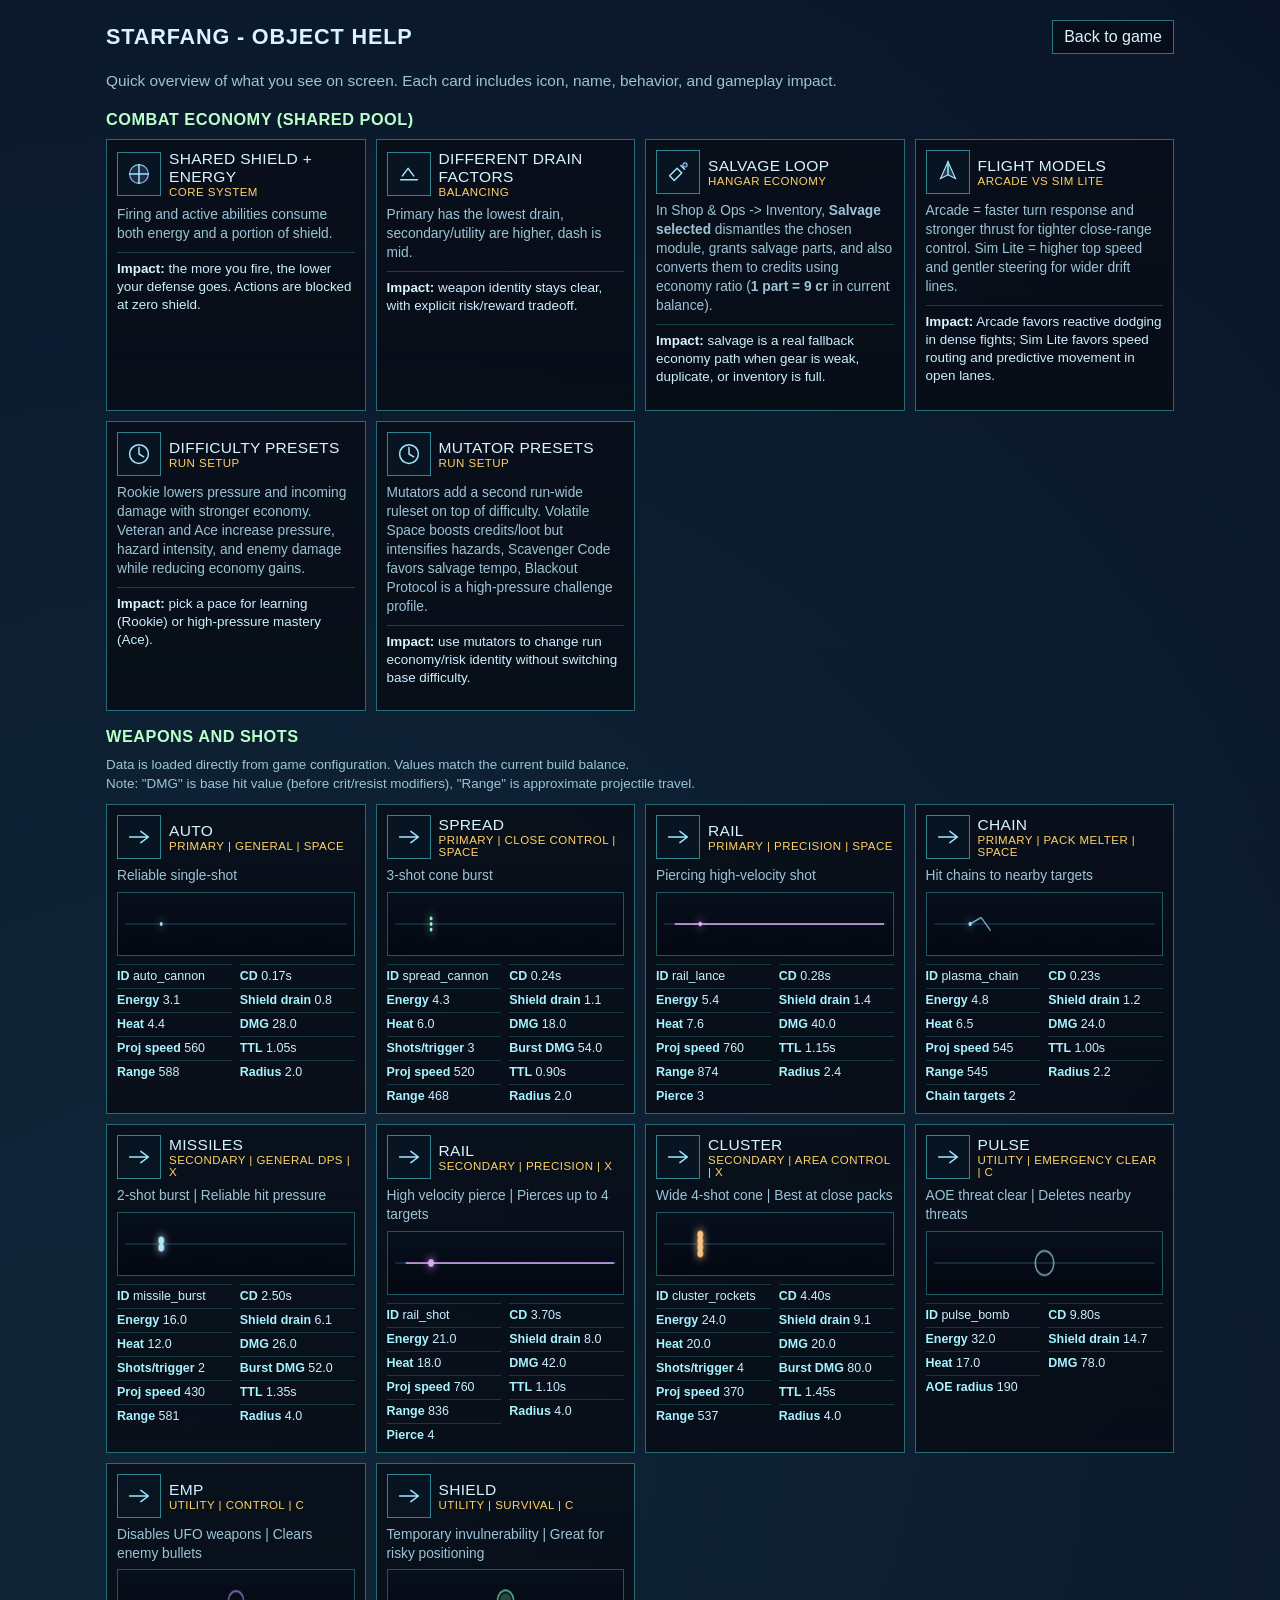
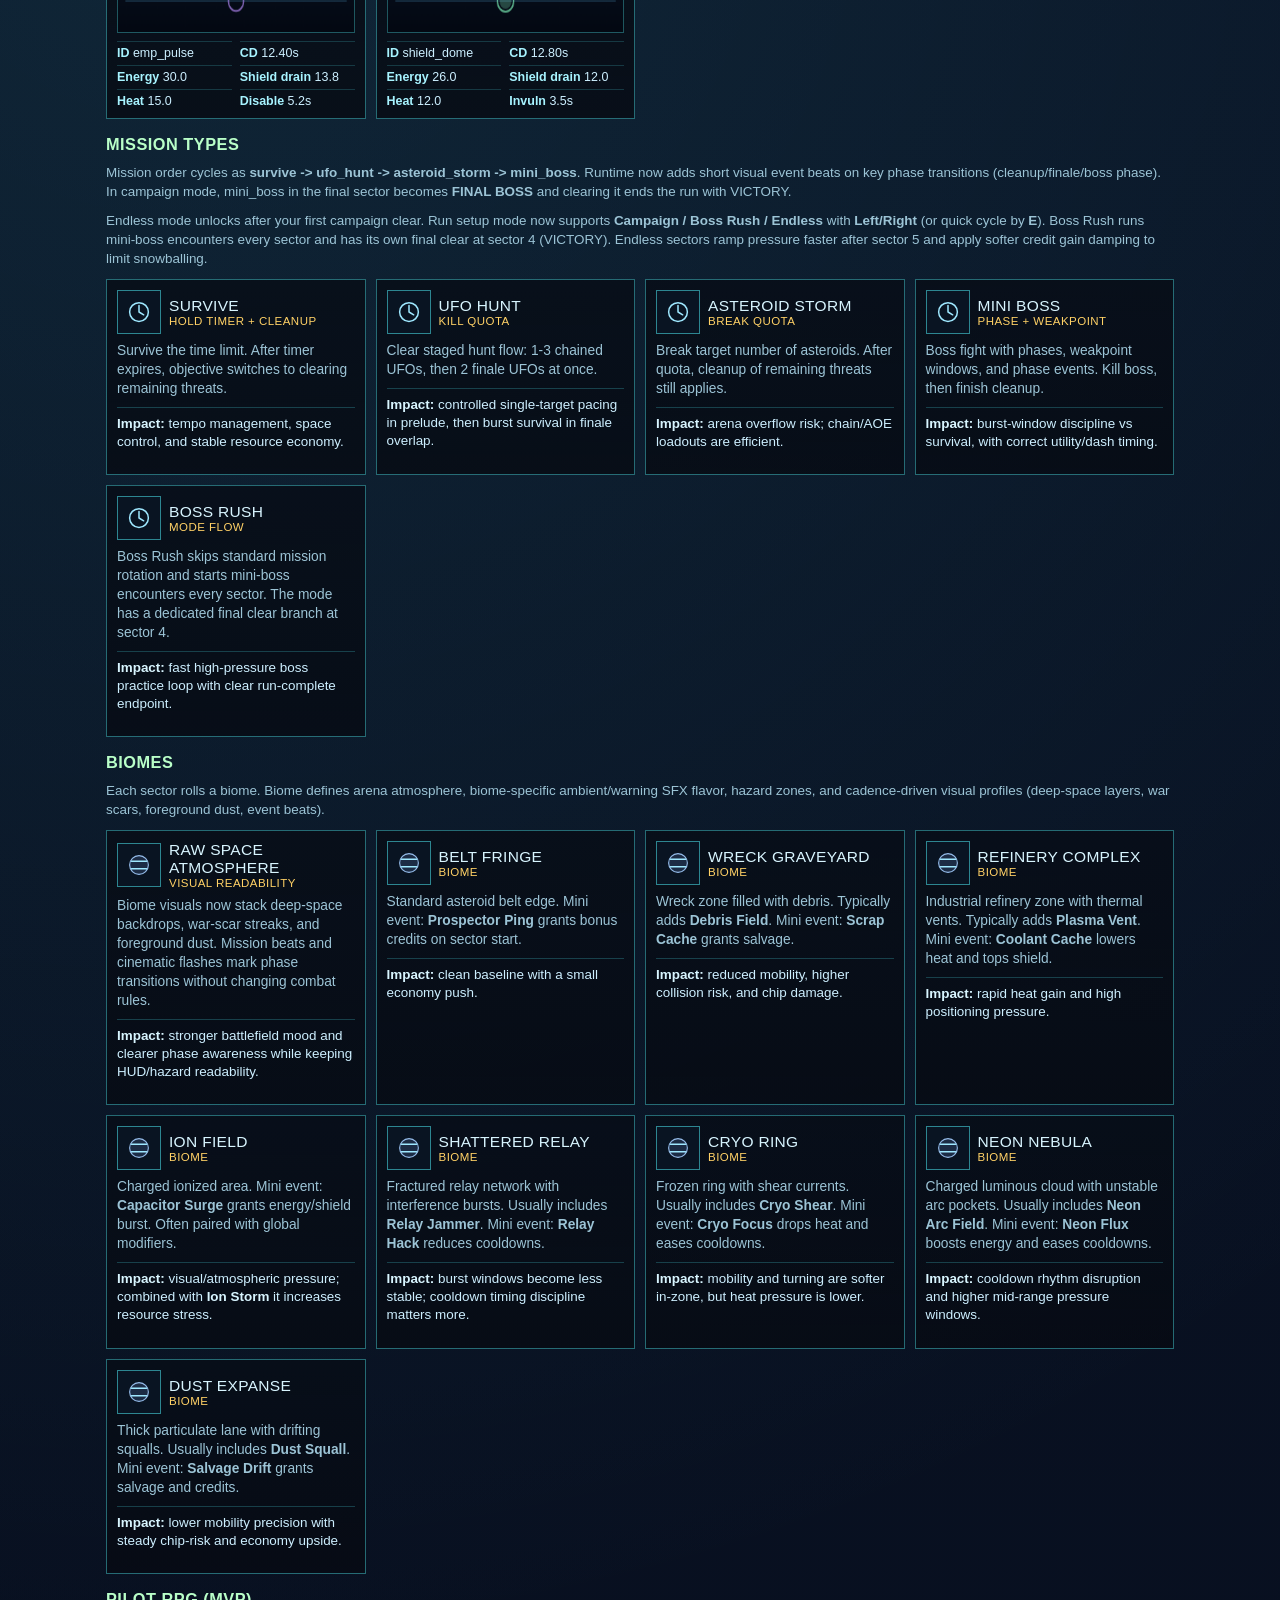
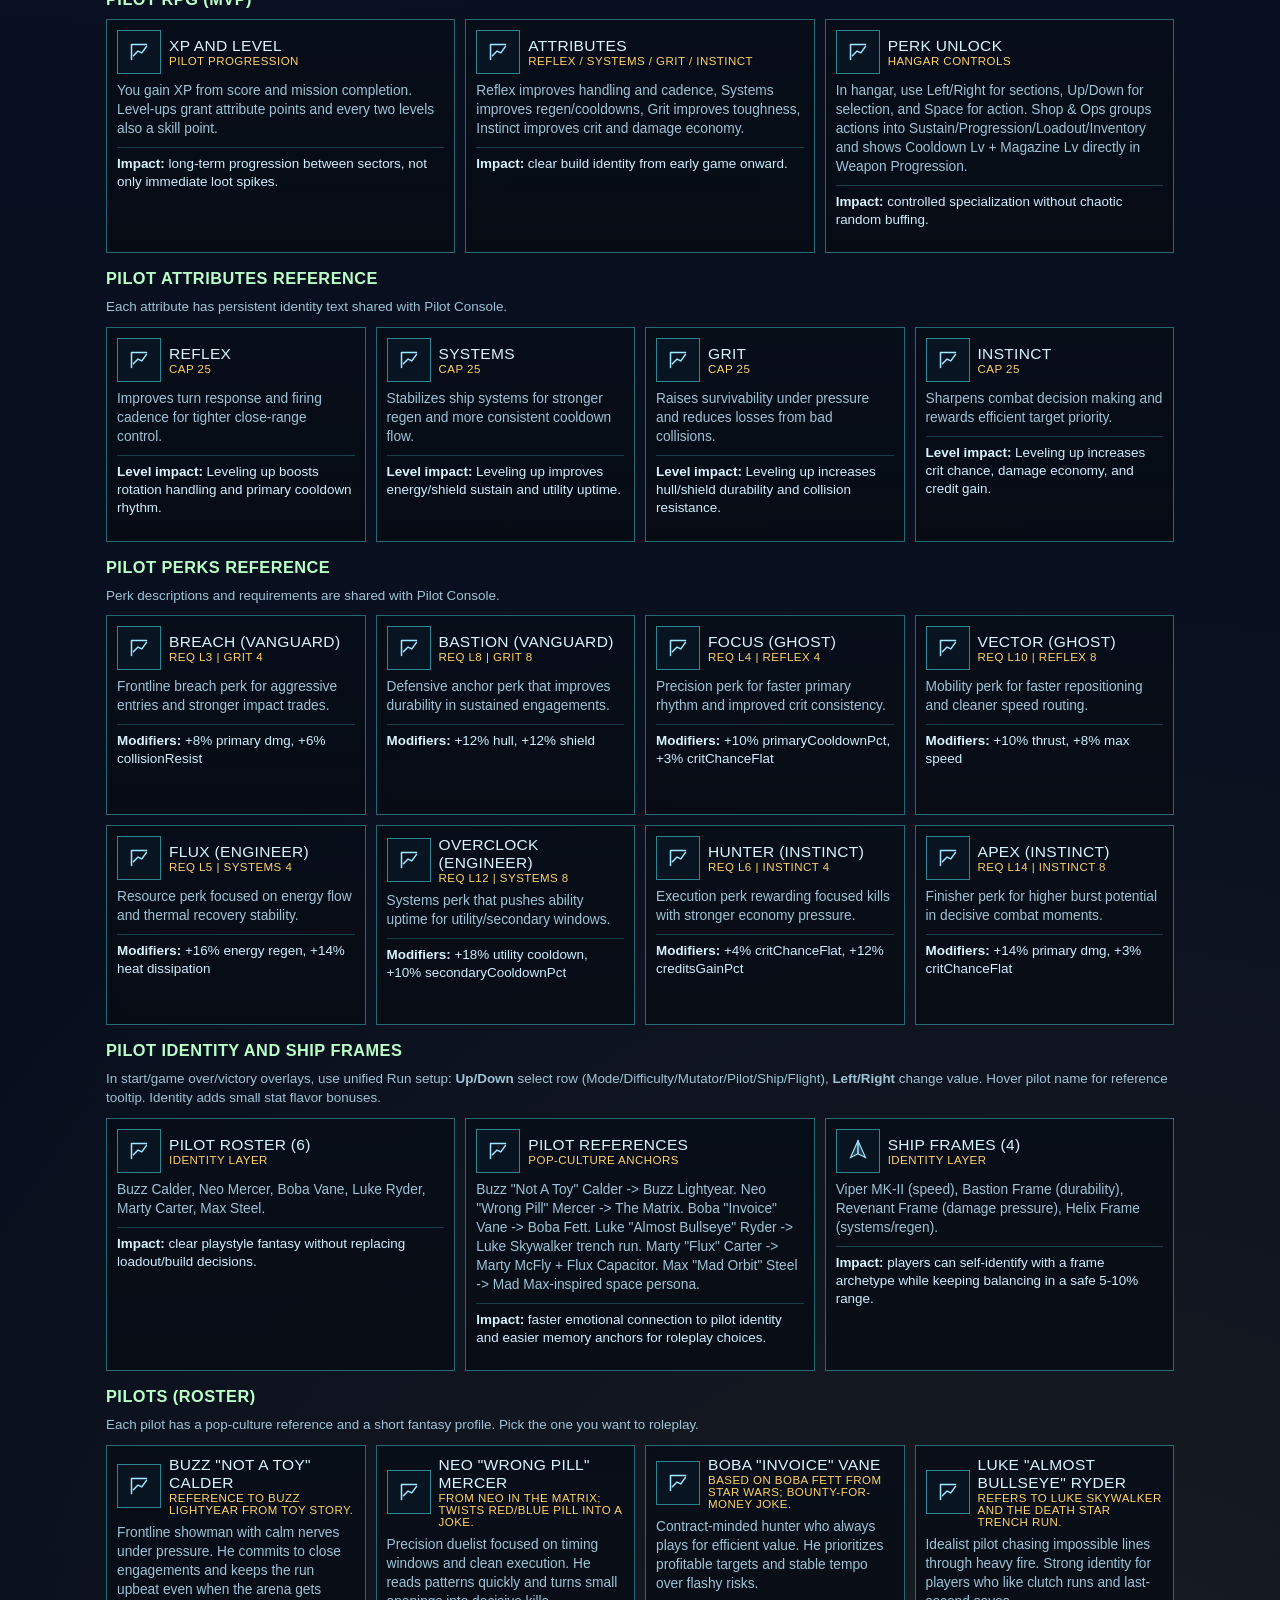
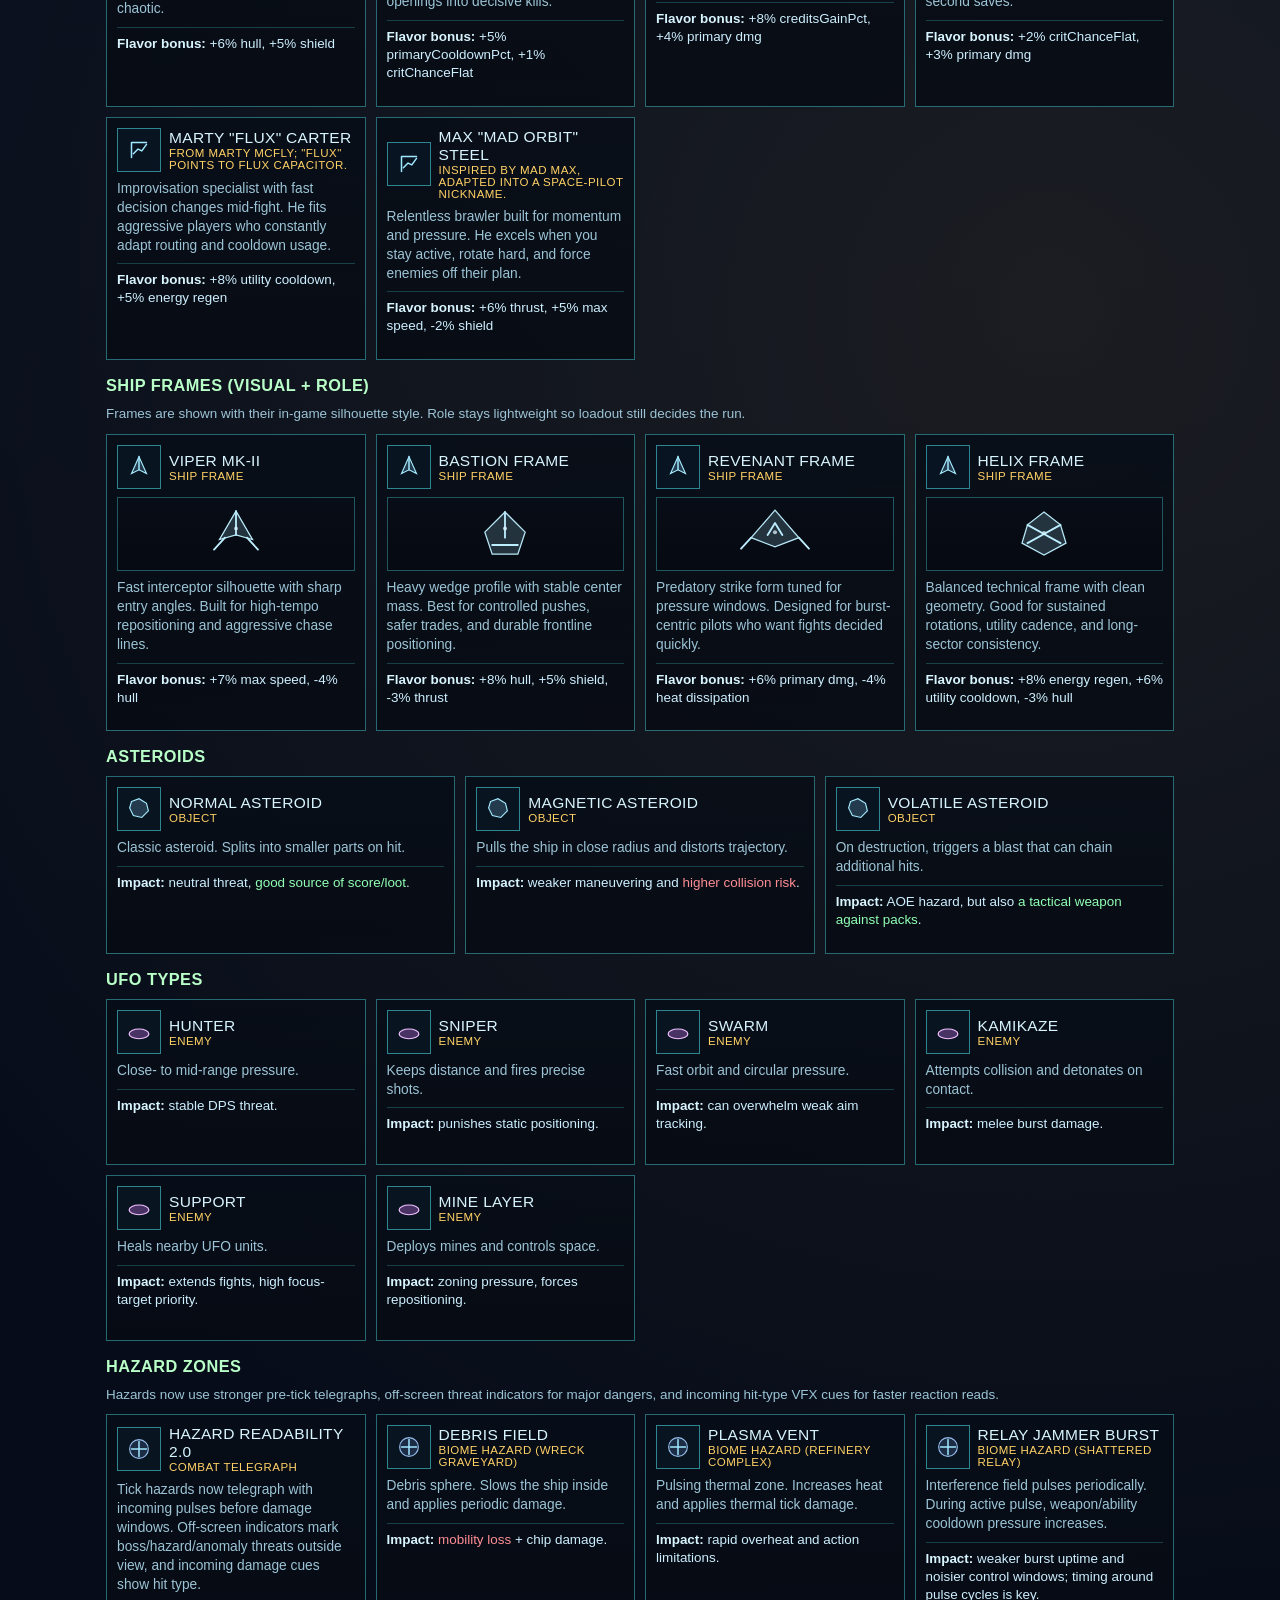
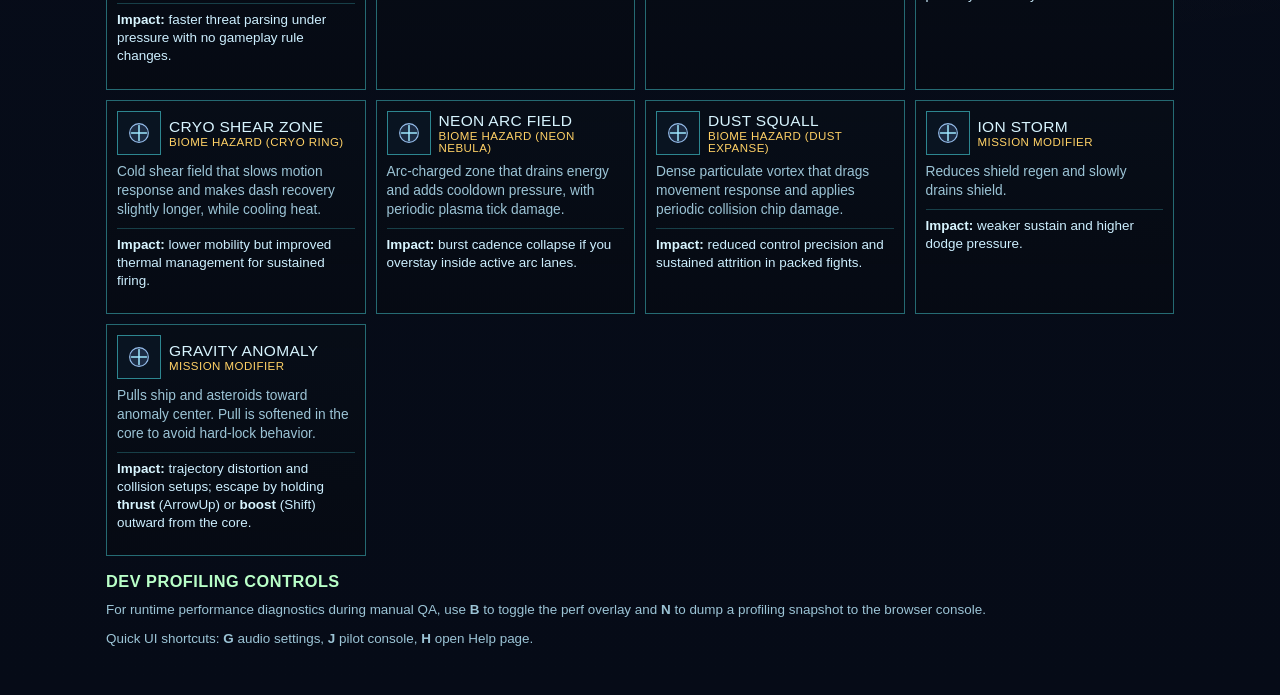
==== help.html @ f537389c "Expand biome roster to 8 with Neon and Dust full gameplay/audio/render pack [build:202603.10.2308]" ====
<!DOCTYPE html>
<html lang="en">
<head>
  <meta charset="UTF-8">
  <meta name="viewport" content="width=device-width, initial-scale=1.0">
  <meta http-equiv="Content-Security-Policy" content="default-src 'self'; script-src 'self' 'unsafe-inline'; style-src 'self' 'unsafe-inline'; img-src 'self' data:; object-src 'none'; base-uri 'self'; frame-ancestors 'self'; form-action 'self'">
  <meta name="referrer" content="no-referrer">
  <title>STARFANG - Help</title>
  <style>
    :root {
      --bg: #060b17;
      --bg2: #0a1428;
      --line: #53f7ff;
      --text: #d8f5ff;
      --muted: #9cc4d6;
      --warn: #ffd166;
      --bad: #ff8d95;
      --ok: #91ffb4;
    }
    * { box-sizing: border-box; }
    body {
      margin: 0;
      font-family: "Trebuchet MS", "Lucida Sans Unicode", sans-serif;
      color: var(--text);
      background:
        radial-gradient(circle at 15% 20%, rgba(83, 247, 255, 0.09), transparent 32%),
        radial-gradient(circle at 82% 72%, rgba(255, 209, 102, 0.08), transparent 26%),
        linear-gradient(180deg, var(--bg2), var(--bg));
    }
    .wrap {
      width: min(1100px, 100%);
      margin: 0 auto;
      padding: 20px 16px 36px;
    }
    .top {
      display: flex;
      gap: 12px;
      align-items: center;
      justify-content: space-between;
      flex-wrap: wrap;
      margin-bottom: 16px;
    }
    h1 {
      margin: 0;
      font-size: 1.35rem;
      letter-spacing: 0.04em;
      text-transform: uppercase;
    }
    .back {
      color: var(--text);
      text-decoration: none;
      border: 1px solid rgba(83, 247, 255, 0.45);
      padding: 7px 11px;
      background: rgba(6, 10, 18, 0.7);
    }
    .hint {
      margin: 0 0 18px;
      color: var(--muted);
      font-size: 0.96rem;
      line-height: 1.45;
    }
    .section {
      margin-top: 16px;
    }
    .section h2 {
      margin: 0 0 10px;
      font-size: 1.02rem;
      color: #b9ffc8;
      letter-spacing: 0.03em;
      text-transform: uppercase;
    }
    .grid {
      display: grid;
      grid-template-columns: repeat(auto-fit, minmax(240px, 1fr));
      gap: 10px;
    }
    .card {
      border: 1px solid rgba(83, 247, 255, 0.4);
      background: linear-gradient(180deg, rgba(7, 13, 23, 0.86), rgba(6, 10, 18, 0.8));
      padding: 10px;
      min-height: 166px;
    }
    .head {
      display: grid;
      grid-template-columns: 44px 1fr;
      gap: 8px;
      align-items: center;
      margin-bottom: 8px;
    }
    .icon {
      width: 44px;
      height: 44px;
      border: 1px solid rgba(83, 247, 255, 0.5);
      display: grid;
      place-items: center;
      background: rgba(10, 22, 36, 0.85);
    }
    .glyph {
      width: 30px;
      height: 30px;
      display: block;
    }
    .g-stroke {
      fill: none;
      stroke: #9fe8ff;
      stroke-width: 1.6;
      stroke-linecap: round;
      stroke-linejoin: round;
    }
    .g-fill {
      fill: rgba(140, 215, 255, 0.2);
      stroke: #a6ecff;
      stroke-width: 1.2;
    }
    .g-hot {
      fill: rgba(255, 145, 112, 0.32);
      stroke: #ffc58a;
      stroke-width: 1.2;
    }
    .g-ufo {
      fill: rgba(223, 122, 255, 0.3);
      stroke: #f0c1ff;
      stroke-width: 1.3;
    }
    .g-hazard {
      fill: rgba(132, 174, 255, 0.16);
      stroke: rgba(164, 206, 255, 0.9);
      stroke-width: 1.2;
    }
    .name {
      margin: 0;
      font-size: 0.97rem;
      letter-spacing: 0.02em;
      text-transform: uppercase;
    }
    .tag {
      color: var(--warn);
      font-size: 0.72rem;
      letter-spacing: 0.04em;
      text-transform: uppercase;
    }
    .line {
      margin: 7px 0 0;
      font-size: 0.86rem;
      color: var(--muted);
      line-height: 1.38;
    }
    .impact {
      margin-top: 8px;
      font-size: 0.84rem;
      line-height: 1.34;
      border-top: 1px solid rgba(83, 247, 255, 0.22);
      padding-top: 7px;
      color: #cdefff;
    }
    .impact strong { color: var(--text); }
    .bad { color: var(--bad); }
    .ok { color: var(--ok); }
    .small-hint {
      margin: 0 0 10px;
      color: var(--muted);
      font-size: 0.84rem;
      line-height: 1.4;
    }
    .weapon-card {
      min-height: 230px;
    }
    .identity-card {
      min-height: 200px;
    }
    .ship-preview {
      width: 100%;
      height: 74px;
      border: 1px solid rgba(83, 247, 255, 0.32);
      background: linear-gradient(180deg, rgba(7, 13, 23, 0.9), rgba(5, 9, 16, 0.92));
      margin: 8px 0;
      display: grid;
      place-items: center;
    }
    .ship-glyph {
      width: 110px;
      height: 58px;
      display: block;
    }
    .ship-stroke {
      fill: none;
      stroke: #bdeeff;
      stroke-width: 2;
      stroke-linecap: round;
      stroke-linejoin: round;
    }
    .ship-fill {
      fill: rgba(166, 232, 255, 0.18);
      stroke: rgba(190, 240, 255, 0.96);
      stroke-width: 1.4;
    }
    .ship-core {
      fill: rgba(220, 245, 255, 0.74);
    }
    .weapon-preview {
      width: 100%;
      height: 64px;
      border: 1px solid rgba(83, 247, 255, 0.32);
      background: linear-gradient(180deg, rgba(7, 13, 23, 0.9), rgba(5, 9, 16, 0.92));
      margin: 6px 0 8px;
      display: block;
    }
    .stats {
      margin: 4px 0 0;
      display: grid;
      grid-template-columns: repeat(2, minmax(0, 1fr));
      gap: 5px 8px;
      font-size: 0.78rem;
      color: #ccefff;
    }
    .stat {
      border-top: 1px solid rgba(83, 247, 255, 0.18);
      padding-top: 4px;
      white-space: nowrap;
      overflow: hidden;
      text-overflow: ellipsis;
    }
    .stat b {
      color: #a7f3ff;
      font-weight: 700;
    }
  </style>
</head>
<body>
  <main class="wrap">
    <div class="top">
      <h1 data-i18n="help.page_title">STARFANG - Object Help</h1>
      <a class="back" href="./index.html" data-i18n="help.back_to_game">Back to game</a>
    </div>
    <p class="hint" data-i18n="help.page_hint">
      Quick overview of what you see on screen. Each card includes icon, name, behavior, and gameplay impact.
    </p>

    <div id="helpSections"></div>
  </main>

  <script src="./js/version.js"></script>
  <script src="./js/content-data.js"></script>
  <script src="./js/balance-data.js"></script>
  <script src="./js/balance-presets.js"></script>
  <script src="./js/config.js"></script>
  <script src="./js/i18n.js"></script>
  <script>
    (() => {
      if (window.Asteroids?.i18n) window.Asteroids.i18n.applyTranslations(document);
      const tr = (key, params = {}) => (typeof window.Asteroids?.t === "function" ? window.Asteroids.t(key, params) : key);
      const setRichText = (node, value) => {
        if (!node) return;
        if (typeof window.Asteroids?.i18n?.setRichText === "function") {
          window.Asteroids.i18n.setRichText(node, value);
          return;
        }
        node.textContent = String(value ?? "");
      };
      document.title = tr("help.document_title");

      const cfg = window.Asteroids?.GAME_CONFIG;
      const asteroidTypes = window.Asteroids?.ASTEROID_TYPES || {};
      const root = document.getElementById("helpSections");
      if (!cfg || !root) return;

      const hasTranslation = (key) => tr(key) !== key;

      const iconSvg = (iconKey) => {
        const map = {
          shared_pool: '<svg viewBox="0 0 32 32" class="glyph"><circle class="g-hazard" cx="16" cy="16" r="10"/><path class="g-stroke" d="M16 6 L16 26 M6 16 L26 16"/></svg>',
          drain_factors: '<svg viewBox="0 0 32 32" class="glyph"><path d="M7 22 L25 22" class="g-stroke"/><path d="M9 18 L15 10 L21 18" class="g-stroke"/></svg>',
          mission: '<svg viewBox="0 0 32 32" class="glyph"><circle class="g-stroke" cx="16" cy="16" r="10"/><path class="g-stroke" d="M16 9 L16 16 L21 19"/></svg>',
          asteroid: '<svg viewBox="0 0 32 32" class="glyph"><path class="g-fill" d="M8 8 L16 5 L24 10 L26 18 L19 25 L10 23 L6 15 Z"/></svg>',
          biome: '<svg viewBox="0 0 32 32" class="glyph"><circle class="g-hazard" cx="16" cy="16" r="10"/><path class="g-stroke" d="M8 12 L24 12 M8 20 L24 20"/></svg>',
          pilot: '<svg viewBox="0 0 32 32" class="glyph"><path class="g-stroke" d="M8 24 L8 8 L24 8"/><path class="g-stroke" d="M10 20 L15 15 L19 17 L24 10"/></svg>',
          ship: '<svg viewBox="0 0 32 32" class="glyph"><path class="g-fill" d="M16 5 L24 23 L16 19 L8 23 Z"/><path class="g-stroke" d="M16 5 L16 19"/></svg>',
          salvage: '<svg viewBox="0 0 32 32" class="glyph"><path class="g-stroke" d="M7 20 L15 12 L20 17 L12 25 Z"/><path class="g-stroke" d="M19 9 L23 13"/><circle class="g-hazard" cx="23.5" cy="8.5" r="2.2"/></svg>',
          ufo: '<svg viewBox="0 0 32 32" class="glyph"><ellipse class="g-ufo" cx="16" cy="18" rx="10.5" ry="5.2"/></svg>',
          hazard: '<svg viewBox="0 0 32 32" class="glyph"><circle class="g-hazard" cx="16" cy="16" r="10"/><path class="g-stroke" d="M8 16 L24 16 M16 8 L16 24"/></svg>',
          dev: '<svg viewBox="0 0 32 32" class="glyph"><path class="g-stroke" d="M6 26 L6 8 L26 8"/><path class="g-stroke" d="M9 21 L13 17 L17 18 L23 12"/></svg>'
        };
        return map[iconKey] || map.asteroid;
      };

      const cardIconByKey = {
        shared_pool: "shared_pool",
        salvage_loop: "salvage",
        drain_factors: "drain_factors",
        flight_models: "ship",
        difficulty_presets: "mission",
        mutator_presets: "mission",
        mission_survive: "mission",
        mission_ufo_hunt: "mission",
        mission_asteroid_storm: "mission",
        mission_mini_boss: "mission",
        boss_rush_mode: "mission",
        raw_space_atmosphere: "biome",
        biome_belt_fringe: "biome",
        biome_wreck_graveyard: "biome",
        biome_refinery: "biome",
        biome_ion_field: "biome",
        biome_shattered_relay: "biome",
        biome_cryo_ring: "biome",
        biome_neon_nebula: "biome",
        biome_dust_expanse: "biome",
        pilot_xp: "pilot",
        pilot_attributes: "pilot",
        pilot_perk_unlock: "pilot",
        identity_pilots: "pilot",
        identity_references: "pilot",
        identity_ships: "ship",
        asteroid_normal: "asteroid",
        asteroid_magnetic: "asteroid",
        asteroid_volatile: "asteroid",
        ufo_hunter: "ufo",
        ufo_sniper: "ufo",
        ufo_swarm: "ufo",
        ufo_kamikaze: "ufo",
        ufo_support: "ufo",
        ufo_mine_layer: "ufo",
        hazard_readability_telegraph: "hazard",
        hazard_debris_field: "hazard",
        hazard_plasma_vent: "hazard",
        hazard_gravity_anomaly: "hazard",
        hazard_ion_storm: "hazard",
        hazard_relay_jammer_burst: "hazard",
        hazard_cryo_shear_zone: "hazard",
        hazard_neon_arc_field: "hazard",
        hazard_dust_squall: "hazard"
      };

      const appendCard = (grid, cardKey) => {
        const nameKey = `help.card.${cardKey}.name`;
        if (!hasTranslation(nameKey)) return;
        const card = document.createElement("article");
        card.className = "card";

        const head = document.createElement("div");
        head.className = "head";
        const icon = cardIconByKey[cardKey] || "asteroid";
        const iconNode = document.createElement("div");
        iconNode.className = "icon";
        iconNode.innerHTML = iconSvg(icon);
        const titleWrap = document.createElement("div");
        const name = document.createElement("p");
        name.className = "name";
        name.textContent = tr(nameKey);
        const tag = document.createElement("div");
        tag.className = "tag";
        tag.textContent = tr(`help.card.${cardKey}.tag`);
        titleWrap.appendChild(name);
        titleWrap.appendChild(tag);
        head.appendChild(iconNode);
        head.appendChild(titleWrap);

        const line = document.createElement("p");
        line.className = "line";
        setRichText(line, tr(`help.card.${cardKey}.line`));

        const impact = document.createElement("p");
        impact.className = "impact";
        setRichText(impact, tr(`help.card.${cardKey}.impact`));

        card.appendChild(head);
        card.appendChild(line);
        card.appendChild(impact);
        grid.appendChild(card);
      };

      const appendSection = (opts) => {
        const section = document.createElement("section");
        section.className = "section";

        const title = document.createElement("h2");
        title.textContent = tr(opts.titleKey);
        section.appendChild(title);

        if (opts.hintKey) {
          const hint = document.createElement("p");
          hint.className = "small-hint";
          if (opts.hintHtml) setRichText(hint, tr(opts.hintKey));
          else hint.textContent = tr(opts.hintKey);
          section.appendChild(hint);
        }

        if (Array.isArray(opts.extraHints)) {
          for (const extra of opts.extraHints) {
            const hint = document.createElement("p");
            hint.className = "small-hint";
            if (extra.html) setRichText(hint, tr(extra.key));
            else hint.textContent = tr(extra.key);
            section.appendChild(hint);
          }
        }

        if (Array.isArray(opts.cards) && opts.cards.length > 0) {
          const grid = document.createElement("div");
          grid.className = "grid";
          for (const cardKey of opts.cards) appendCard(grid, cardKey);
          section.appendChild(grid);
        }

        root.appendChild(section);
        return section;
      };

      const toMissionCard = (type) => {
        if (type === "ufo_hunt") return "mission_ufo_hunt";
        if (type === "asteroid_storm") return "mission_asteroid_storm";
        if (type === "mini_boss") return "mission_mini_boss";
        return "mission_survive";
      };

      const biomeCardById = {
        belt: "biome_belt_fringe",
        graveyard: "biome_wreck_graveyard",
        refinery: "biome_refinery",
        ion_field: "biome_ion_field",
        shattered_relay: "biome_shattered_relay",
        cryo_ring: "biome_cryo_ring",
        neon_nebula: "biome_neon_nebula",
        dust_expanse: "biome_dust_expanse"
      };

      const hazardCardBySource = {
        debris_field: "hazard_debris_field",
        plasma_vent: "hazard_plasma_vent",
        gravity_anomaly: "hazard_gravity_anomaly",
        ion_storm: "hazard_ion_storm",
        relay_jammer_burst: "hazard_relay_jammer_burst",
        cryo_shear_zone: "hazard_cryo_shear_zone",
        neon_arc_field: "hazard_neon_arc_field",
        dust_squall: "hazard_dust_squall"
      };

      const shipFrameSvg = (shipId) => {
        const map = {
          viper_mk2:
            '<svg viewBox="0 0 120 60" class="ship-glyph"><path class="ship-fill" d="M60 5 L78 36 L60 31 L42 36 Z"/><path class="ship-stroke" d="M60 5 L60 31"/><path class="ship-stroke" d="M48 34 L36 47 M72 34 L84 47"/><circle class="ship-core" cx="60" cy="24" r="2.1"/></svg>',
          bastion_frame:
            '<svg viewBox="0 0 120 60" class="ship-glyph"><path class="ship-fill" d="M60 6 L82 28 L74 52 L46 52 L38 28 Z"/><path class="ship-stroke" d="M46 42 L74 42"/><path class="ship-stroke" d="M60 6 L60 34"/><circle class="ship-core" cx="60" cy="24" r="2.2"/></svg>',
          revenant_frame:
            '<svg viewBox="0 0 120 60" class="ship-glyph"><path class="ship-fill" d="M60 4 L86 34 L60 44 L34 34 Z"/><path class="ship-stroke" d="M34 34 L23 46 M86 34 L97 46"/><path class="ship-stroke" d="M52 31 L60 18 L68 31"/><circle class="ship-core" cx="60" cy="28" r="2.2"/></svg>',
          helix_frame:
            '<svg viewBox="0 0 120 60" class="ship-glyph"><path class="ship-fill" d="M60 6 L78 20 L84 40 L60 53 L36 40 L42 20 Z"/><path class="ship-stroke" d="M42 20 L78 40"/><path class="ship-stroke" d="M78 20 L42 40"/><circle class="ship-core" cx="60" cy="29" r="2.2"/></svg>'
        };
        return map[shipId] || map.viper_mk2;
      };

      const modifierLabel = {
        maxSpeedPct: "max speed",
        hullPct: "hull",
        shieldPct: "shield",
        thrustPct: "thrust",
        primaryDamagePct: "primary dmg",
        heatDissipationPct: "heat dissipation",
        energyRegenPct: "energy regen",
        utilityCooldownPct: "utility cooldown"
      };

      const formatModifierValue = (value) => {
        if (!Number.isFinite(value)) return "0%";
        const pct = Math.round(value * 100);
        return `${pct > 0 ? "+" : ""}${pct}%`;
      };

      const formatModifierLine = (modifiers = {}) => {
        const entries = Object.entries(modifiers)
          .filter(([, value]) => Number.isFinite(value) && value !== 0)
          .map(([key, value]) => `${formatModifierValue(value)} ${modifierLabel[key] || key}`);
        return entries.length ? entries.join(", ") : "-";
      };

      const appendPilotRosterSection = () => {
        const section = appendSection({
          titleKey: "help.section.pilot_roster",
          hintKey: "help.section.pilot_roster_hint"
        });
        const grid = document.createElement("div");
        grid.className = "grid";

        const pilots = cfg.identity?.pilots || [];
        for (const pilot of pilots) {
          const card = document.createElement("article");
          card.className = "card identity-card";

          const head = document.createElement("div");
          head.className = "head";
          const iconNode = document.createElement("div");
          iconNode.className = "icon";
          iconNode.innerHTML = iconSvg("pilot");
          const titleWrap = document.createElement("div");
          const name = document.createElement("p");
          name.className = "name";
          name.textContent = tr(`identity.pilot.${pilot.id}.callsign`);
          const tag = document.createElement("div");
          tag.className = "tag";
          tag.textContent = tr(`identity.pilot.${pilot.id}.reference`);
          titleWrap.appendChild(name);
          titleWrap.appendChild(tag);
          head.appendChild(iconNode);
          head.appendChild(titleWrap);

          const line = document.createElement("p");
          line.className = "line";
          line.textContent = tr(`help.pilot.${pilot.id}.bio`);

          const impact = document.createElement("p");
          impact.className = "impact";
          impact.innerHTML = `<strong>${tr("help.identity.flavor_bonus")}:</strong> ${formatModifierLine(pilot.modifiers || {})}`;

          card.appendChild(head);
          card.appendChild(line);
          card.appendChild(impact);
          grid.appendChild(card);
        }

        section.appendChild(grid);
      };

      const appendShipFrameSection = () => {
        const section = appendSection({
          titleKey: "help.section.ship_frames",
          hintKey: "help.section.ship_frames_hint"
        });
        const grid = document.createElement("div");
        grid.className = "grid";

        const ships = cfg.identity?.ships || [];
        for (const ship of ships) {
          const card = document.createElement("article");
          card.className = "card identity-card";

          const head = document.createElement("div");
          head.className = "head";
          const iconNode = document.createElement("div");
          iconNode.className = "icon";
          iconNode.innerHTML = iconSvg("ship");
          const titleWrap = document.createElement("div");
          const name = document.createElement("p");
          name.className = "name";
          name.textContent = tr(`identity.ship.${ship.id}.name`);
          const tag = document.createElement("div");
          tag.className = "tag";
          tag.textContent = tr("help.identity.ship_tag");
          titleWrap.appendChild(name);
          titleWrap.appendChild(tag);
          head.appendChild(iconNode);
          head.appendChild(titleWrap);

          const preview = document.createElement("div");
          preview.className = "ship-preview";
          preview.innerHTML = shipFrameSvg(ship.id);

          const line = document.createElement("p");
          line.className = "line";
          line.textContent = tr(`help.ship.${ship.id}.bio`);

          const impact = document.createElement("p");
          impact.className = "impact";
          impact.innerHTML = `<strong>${tr("help.identity.flavor_bonus")}:</strong> ${formatModifierLine(ship.modifiers || {})}`;

          card.appendChild(head);
          card.appendChild(preview);
          card.appendChild(line);
          card.appendChild(impact);
          grid.appendChild(card);
        }

        section.appendChild(grid);
      };

      const appendPilotAttributeReferenceSection = () => {
        const section = appendSection({
          titleKey: "help.section.pilot_attributes_ref",
          hintKey: "help.section.pilot_attributes_ref_hint"
        });
        const grid = document.createElement("div");
        grid.className = "grid";
        const order = ["reflex", "systems", "grit", "instinct"];
        for (const key of order) {
          const card = document.createElement("article");
          card.className = "card identity-card";
          const head = document.createElement("div");
          head.className = "head";
          const iconNode = document.createElement("div");
          iconNode.className = "icon";
          iconNode.innerHTML = iconSvg("pilot");
          const titleWrap = document.createElement("div");
          const name = document.createElement("p");
          name.className = "name";
          name.textContent = tr(`pilot.attribute.${key}.name`);
          const tag = document.createElement("div");
          tag.className = "tag";
          const cap = Math.max(1, Math.floor(cfg.pilot?.attributeCaps?.[key] || 25));
          tag.textContent = `Cap ${cap}`;
          titleWrap.appendChild(name);
          titleWrap.appendChild(tag);
          head.appendChild(iconNode);
          head.appendChild(titleWrap);
          const line = document.createElement("p");
          line.className = "line";
          line.textContent = tr(`pilot.attribute.${key}.desc`);
          const impact = document.createElement("p");
          impact.className = "impact";
          impact.innerHTML = `<strong>Level impact:</strong> ${tr(`pilot.attribute.${key}.effect`)}`;
          card.appendChild(head);
          card.appendChild(line);
          card.appendChild(impact);
          grid.appendChild(card);
        }
        section.appendChild(grid);
      };

      const appendPilotPerkReferenceSection = () => {
        const section = appendSection({
          titleKey: "help.section.pilot_perks_ref",
          hintKey: "help.section.pilot_perks_ref_hint"
        });
        const grid = document.createElement("div");
        grid.className = "grid";
        const perks = cfg.pilot?.perks || [];
        for (const perk of perks) {
          const card = document.createElement("article");
          card.className = "card identity-card";
          const head = document.createElement("div");
          head.className = "head";
          const iconNode = document.createElement("div");
          iconNode.className = "icon";
          iconNode.innerHTML = iconSvg("pilot");
          const titleWrap = document.createElement("div");
          const name = document.createElement("p");
          name.className = "name";
          name.textContent = `${perk.label} (${String(perk.branch || "").toUpperCase()})`;
          const tag = document.createElement("div");
          tag.className = "tag";
          const reqAttrKey = Object.keys(perk.requires || {})[0] || "reflex";
          const reqAttrVal = Math.floor(perk.requires?.[reqAttrKey] || 0);
          tag.textContent = `Req L${Math.floor(perk.levelReq || 1)} | ${tr(`pilot.attribute.${reqAttrKey}.name`)} ${reqAttrVal}`;
          titleWrap.appendChild(name);
          titleWrap.appendChild(tag);
          head.appendChild(iconNode);
          head.appendChild(titleWrap);
          const line = document.createElement("p");
          line.className = "line";
          line.textContent = tr(`pilot.perk.${perk.id}.desc`);
          const impact = document.createElement("p");
          impact.className = "impact";
          impact.innerHTML = `<strong>Modifiers:</strong> ${formatModifierLine(perk.modifiers || {})}`;
          card.appendChild(head);
          card.appendChild(line);
          card.appendChild(impact);
          grid.appendChild(card);
        }
        section.appendChild(grid);
      };

      appendSection({
        titleKey: "help.section.combat_economy",
          cards: ["shared_pool", "drain_factors", "salvage_loop", "flight_models", "difficulty_presets", "mutator_presets"]
        });

      const weaponSection = appendSection({
        titleKey: "help.section.weapons",
        hintKey: "help.section.weapons_hint",
        hintHtml: true
      });
      const weaponCardsMount = document.createElement("div");
      weaponCardsMount.id = "weaponCards";
      weaponCardsMount.className = "grid";
      weaponSection.appendChild(weaponCardsMount);

      const missionCards = Array.from(new Set((cfg.mission?.order || []).map(toMissionCard)));
      if (!missionCards.includes("mission_mini_boss")) missionCards.push("mission_mini_boss");
      if (!missionCards.includes("boss_rush_mode")) missionCards.push("boss_rush_mode");
      appendSection({
        titleKey: "help.section.mission_types",
        hintKey: "help.section.mission_types_hint",
        hintHtml: true,
        extraHints: [{ key: "help.section.mission_endless_hint", html: true }],
        cards: missionCards
      });

      const biomes = cfg.missionDirector?.biomes || [];
      const biomeCards = ["raw_space_atmosphere"];
      for (const biome of biomes) {
        const key = biomeCardById[biome.id];
        if (key && !biomeCards.includes(key)) biomeCards.push(key);
      }
      appendSection({
        titleKey: "help.section.biomes",
        hintKey: "help.section.biomes_hint",
        cards: biomeCards
      });

      appendSection({
        titleKey: "help.section.pilot_rpg",
        cards: ["pilot_xp", "pilot_attributes", "pilot_perk_unlock"]
      });
      appendPilotAttributeReferenceSection();
      appendPilotPerkReferenceSection();

      appendSection({
        titleKey: "help.section.pilot_identity",
        hintKey: "help.section.pilot_identity_hint",
        hintHtml: true,
        cards: ["identity_pilots", "identity_references", "identity_ships"]
      });
      appendPilotRosterSection();
      appendShipFrameSection();

      const asteroidCards = ["asteroid_normal"];
      for (const type of Object.keys(asteroidTypes)) {
        if (type === "normal") continue;
        const key = `asteroid_${type}`;
        if (!asteroidCards.includes(key)) asteroidCards.push(key);
      }
      appendSection({
        titleKey: "help.section.asteroids",
        cards: asteroidCards
      });

      const ufoCards = [];
      for (const mode of Object.keys(cfg.ufo?.modeWeights || {})) {
        const key = `ufo_${mode}`;
        if (!ufoCards.includes(key)) ufoCards.push(key);
      }
      appendSection({
        titleKey: "help.section.ufo_types",
        cards: ufoCards
      });

      const hazards = ["hazard_readability_telegraph"];
      for (const biome of biomes) {
        const key = hazardCardBySource[biome.hazards?.type];
        if (key && !hazards.includes(key)) hazards.push(key);
      }
      for (const modifierKey of Object.keys(cfg.missionDirector?.modifiers || {})) {
        const key = hazardCardBySource[modifierKey];
        if (key && !hazards.includes(key)) hazards.push(key);
      }
      appendSection({
        titleKey: "help.section.hazards",
        hintKey: "help.section.hazards_hint",
        hintHtml: true,
        cards: hazards
      });

      appendSection({
        titleKey: "help.section.dev_profiling",
        hintKey: "help.section.dev_profiling_hint",
        hintHtml: true,
        extraHints: [{ key: "help.section.ui_shortcuts_hint", html: true }]
      });

      const previews = [];
      const slotDefs = [
        { slot: "primary", label: tr("help.weapon.slot.primary"), hotkey: "Space", action: "primary" },
        { slot: "secondary", label: tr("help.weapon.slot.secondary"), hotkey: "X", action: "secondary" },
        { slot: "utility", label: tr("help.weapon.slot.utility"), hotkey: "C", action: "utility" }
      ];

      function toFixed(value, digits = 1) {
        if (!Number.isFinite(value)) return "-";
        return Number(value).toFixed(digits);
      }

      function calcShieldDrain(action, energyCost) {
        const shared = cfg.ship.sharedPool || {};
        if (!shared.enabled) return 0;
        const factorByAction = {
          primary: shared.primaryShieldCostFactor ?? 0,
          secondary: shared.secondaryShieldCostFactor ?? 0,
          utility: shared.utilityShieldCostFactor ?? 0,
          dash: shared.dashShieldCostFactor ?? 0
        };
        return (energyCost || 0) * (factorByAction[action] || 0);
      }

      function calcRange(spec) {
        const speed = spec.projectileSpeed;
        const ttl = spec.ttlSeconds;
        if (!Number.isFinite(speed) || !Number.isFinite(ttl)) return null;
        return Math.round(speed * ttl);
      }

      function createStat(label, value) {
        const div = document.createElement("div");
        div.className = "stat";
        const key = document.createElement("b");
        key.textContent = label;
        div.appendChild(key);
        div.appendChild(document.createTextNode(` ${value}`));
        return div;
      }

      function colorForKind(kind) {
        if (kind.includes("rail")) return "rgba(228,172,255,0.95)";
        if (kind.includes("spread")) return "rgba(162,255,214,0.95)";
        if (kind.includes("chain")) return "rgba(148,226,255,0.95)";
        if (kind.includes("cluster")) return "rgba(255,202,136,0.95)";
        if (kind.includes("emp")) return "rgba(187,142,255,0.95)";
        if (kind.includes("shield")) return "rgba(132,255,194,0.95)";
        return "rgba(180,238,255,0.95)";
      }

      function drawPreview(preview, timeMs) {
        const { canvas, spec, slot } = preview;
        const ctx = canvas.getContext("2d");
        const w = canvas.width;
        const h = canvas.height;
        const t = (timeMs % 1300) / 1300;
        const pulse = 0.68 + Math.sin(timeMs / 130) * 0.24;

        ctx.clearRect(0, 0, w, h);
        const bg = ctx.createLinearGradient(0, 0, 0, h);
        bg.addColorStop(0, "rgba(8,16,30,0.95)");
        bg.addColorStop(1, "rgba(3,8,18,0.98)");
        ctx.fillStyle = bg;
        ctx.fillRect(0, 0, w, h);

        ctx.strokeStyle = "rgba(102,199,255,0.32)";
        ctx.lineWidth = 1;
        ctx.beginPath();
        ctx.moveTo(10, h / 2);
        ctx.lineTo(w - 10, h / 2);
        ctx.stroke();

        const kind = spec.kind || "auto";
        const color = colorForKind(kind);
        const baseX = 24;
        const travelX = baseX + t * (w - 50);
        const count = spec.count || 1;

        if (slot === "utility") {
          const radius = kind === "pulse" ? 10 + 20 * t : kind === "emp" ? 8 + 18 * t : 10 + 8 * t;
          ctx.strokeStyle = color;
          ctx.lineWidth = 2;
          ctx.globalAlpha = 0.25 + 0.5 * (1 - t);
          ctx.beginPath();
          ctx.arc(w / 2, h / 2, radius, 0, Math.PI * 2);
          ctx.stroke();
          ctx.globalAlpha = 1;
          if (kind === "shield") {
            ctx.fillStyle = "rgba(138,255,201,0.25)";
            ctx.beginPath();
            ctx.arc(w / 2, h / 2, 8, 0, Math.PI * 2);
            ctx.fill();
          }
          return;
        }

        for (let i = 0; i < count; i += 1) {
          const spread = spec.spread || 0;
          const rel = count === 1 ? 0 : i / (count - 1) - 0.5;
          const y = h / 2 + rel * Math.sin(spread) * 48;
          if (kind === "rail") {
            ctx.strokeStyle = color;
            ctx.globalAlpha = 0.8;
            ctx.lineWidth = 2;
            ctx.beginPath();
            ctx.moveTo(baseX, y);
            ctx.lineTo(w - 12, y);
            ctx.stroke();
            ctx.globalAlpha = 1;
          }

          ctx.fillStyle = color;
          ctx.shadowColor = color;
          ctx.shadowBlur = 10;
          ctx.beginPath();
          ctx.arc(travelX, y, Math.max(2, spec.radius || 2), 0, Math.PI * 2);
          ctx.fill();
          ctx.shadowBlur = 0;
        }

        if (kind === "chain") {
          ctx.strokeStyle = "rgba(151,232,255,0.85)";
          ctx.lineWidth = 1.4;
          ctx.beginPath();
          ctx.moveTo(travelX, h / 2);
          ctx.lineTo(travelX + 15, h / 2 - 8 * pulse);
          ctx.lineTo(travelX + 28, h / 2 + 8 * pulse);
          ctx.stroke();
        }
      }

      function buildWeaponCard(slotDef, id, spec) {
        const card = document.createElement("article");
        card.className = "card weapon-card";

        const head = document.createElement("div");
        head.className = "head";
        const icon = document.createElement("div");
        icon.className = "icon";
        icon.innerHTML =
          '<svg viewBox="0 0 32 32" class="glyph"><path class="g-stroke" d="M6 16 L26 16 M18 10 L26 16 L18 22"/></svg>';
        const info = document.createElement("div");
        const name = document.createElement("p");
        name.className = "name";
        name.textContent = spec.label;
        const tag = document.createElement("div");
        tag.className = "tag";
        tag.textContent = `${slotDef.label} | ${spec.role} | ${slotDef.hotkey}`;
        info.appendChild(name);
        info.appendChild(tag);
        head.appendChild(icon);
        head.appendChild(info);

        const desc = document.createElement("p");
        desc.className = "line";
        desc.textContent = `${spec.effectText || ""}${spec.impactText ? ` | ${spec.impactText}` : ""}`;

        const preview = document.createElement("canvas");
        preview.className = "weapon-preview";
        preview.width = 320;
        preview.height = 64;

        const stats = document.createElement("div");
        stats.className = "stats";

        const cooldown = spec.cooldownSeconds;
        const energy = spec.energyCost || 0;
        const heat = spec.heatGain || 0;
        const shieldDrain = calcShieldDrain(slotDef.action, energy);
        const count = spec.count || 1;
        const dmg = spec.bossDamage;
        const ttl = spec.ttlSeconds;
        const speed = spec.projectileSpeed;
        const range = calcRange(spec);

        stats.appendChild(createStat(tr("help.weapon.stat.id"), id));
        stats.appendChild(createStat(tr("help.weapon.stat.cooldown"), `${toFixed(cooldown, 2)}s`));
        stats.appendChild(createStat(tr("help.weapon.stat.energy"), toFixed(energy, 1)));
        stats.appendChild(createStat(tr("help.weapon.stat.shield_drain"), toFixed(shieldDrain, 1)));
        stats.appendChild(createStat(tr("help.weapon.stat.heat"), toFixed(heat, 1)));

        if (Number.isFinite(dmg)) stats.appendChild(createStat(tr("help.weapon.stat.dmg"), toFixed(dmg, 1)));
        if (count > 1) stats.appendChild(createStat(tr("help.weapon.stat.shots_per_trigger"), String(count)));
        if (count > 1 && Number.isFinite(dmg)) stats.appendChild(createStat(tr("help.weapon.stat.burst_dmg"), toFixed(dmg * count, 1)));
        if (Number.isFinite(speed)) stats.appendChild(createStat(tr("help.weapon.stat.proj_speed"), Math.round(speed).toString()));
        if (Number.isFinite(ttl)) stats.appendChild(createStat(tr("help.weapon.stat.ttl"), `${toFixed(ttl, 2)}s`));
        if (Number.isFinite(range)) stats.appendChild(createStat(tr("help.weapon.stat.range"), range.toString()));
        if (Number.isFinite(spec.radius)) stats.appendChild(createStat(tr("help.weapon.stat.radius"), toFixed(spec.radius, 1)));
        if ((spec.pierce || 0) > 0) stats.appendChild(createStat(tr("help.weapon.stat.pierce"), String(spec.pierce)));
        if ((spec.chainTargets || 0) > 0) stats.appendChild(createStat(tr("help.weapon.stat.chain_targets"), String(spec.chainTargets)));
        if ((spec.pulseRadius || 0) > 0) stats.appendChild(createStat(tr("help.weapon.stat.aoe_radius"), String(Math.round(spec.pulseRadius))));
        if ((spec.disableSeconds || 0) > 0) stats.appendChild(createStat(tr("help.weapon.stat.disable"), `${toFixed(spec.disableSeconds, 1)}s`));
        if ((spec.shieldSeconds || 0) > 0) stats.appendChild(createStat(tr("help.weapon.stat.invuln"), `${toFixed(spec.shieldSeconds, 1)}s`));

        card.appendChild(head);
        card.appendChild(desc);
        card.appendChild(preview);
        card.appendChild(stats);
        previews.push({ canvas: preview, spec, slot: slotDef.slot });
        weaponCardsMount.appendChild(card);
      }

      for (const slotDef of slotDefs) {
        const byId = cfg.loadout[slotDef.slot] || {};
        for (const id of Object.keys(byId)) buildWeaponCard(slotDef, id, byId[id]);
      }

      function animate(timeMs) {
        for (const preview of previews) drawPreview(preview, timeMs);
        requestAnimationFrame(animate);
      }
      requestAnimationFrame(animate);
    })();
  </script>
</body>
</html>
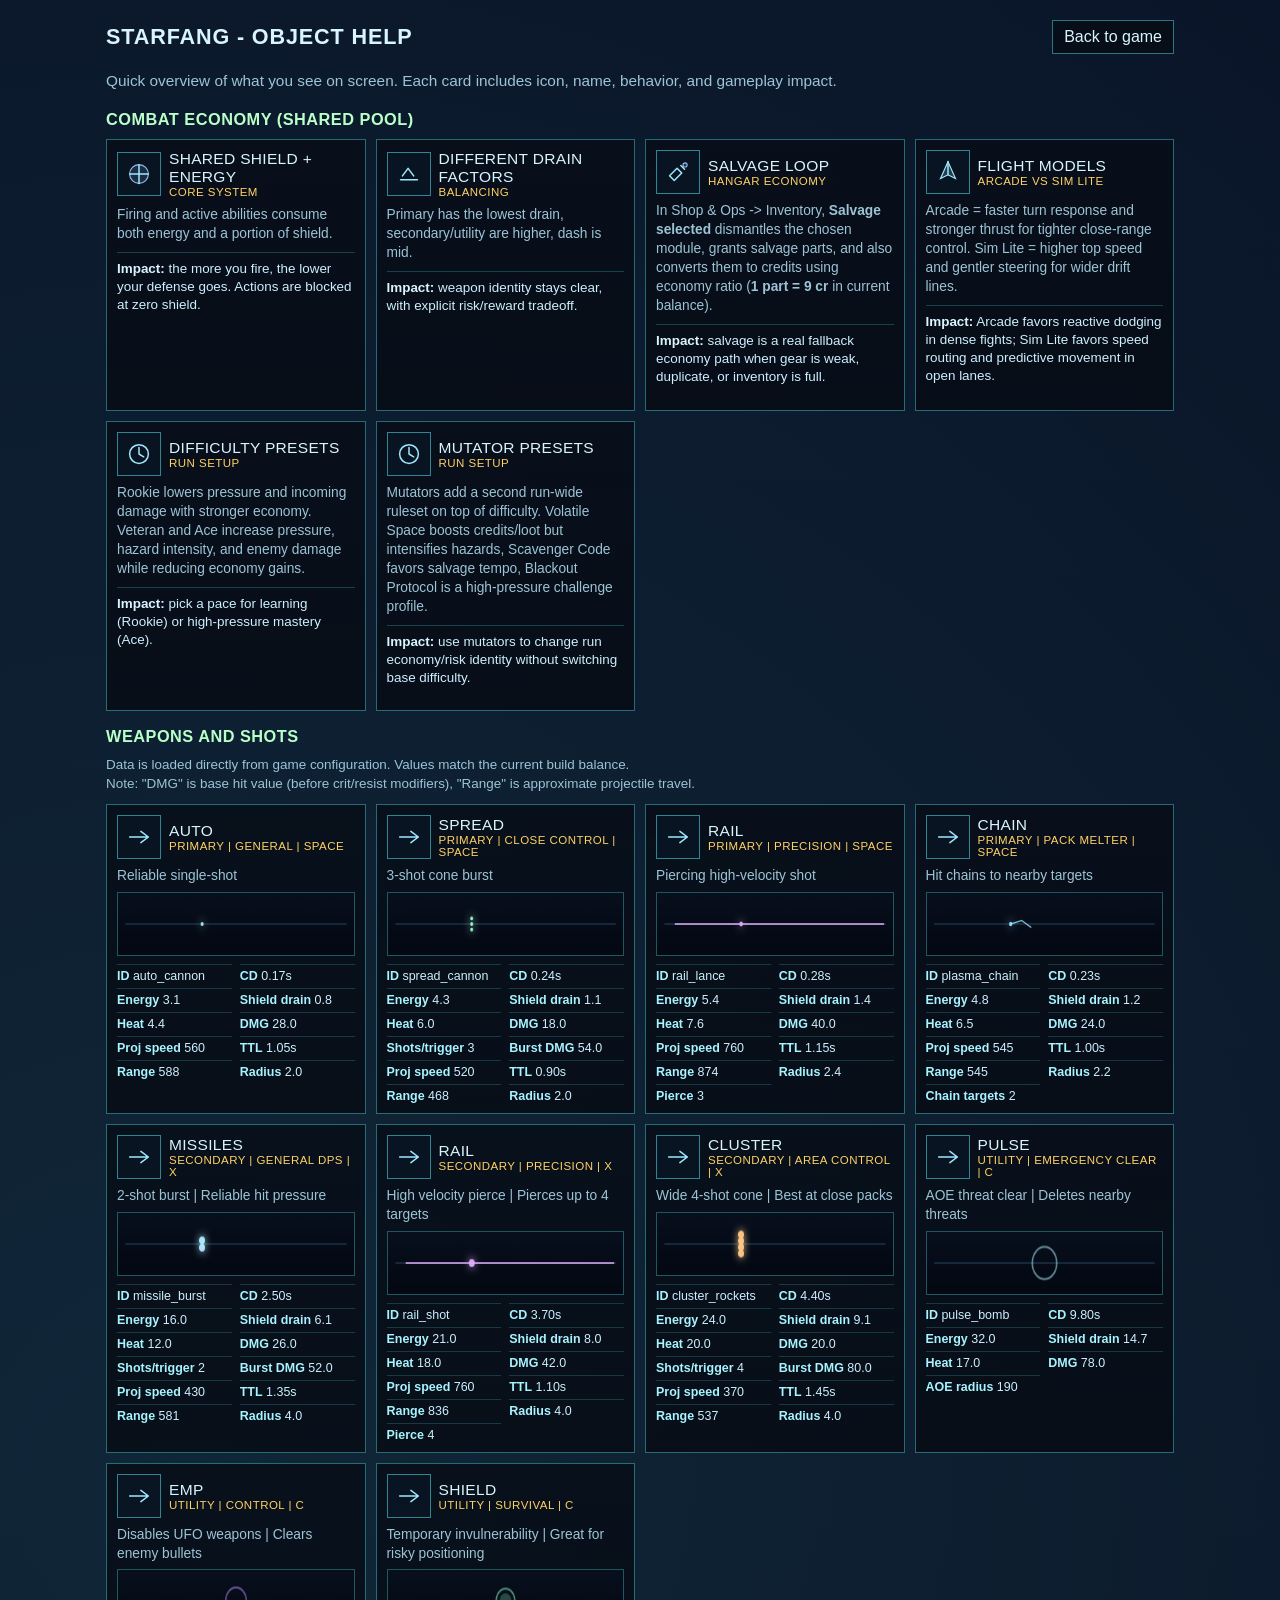
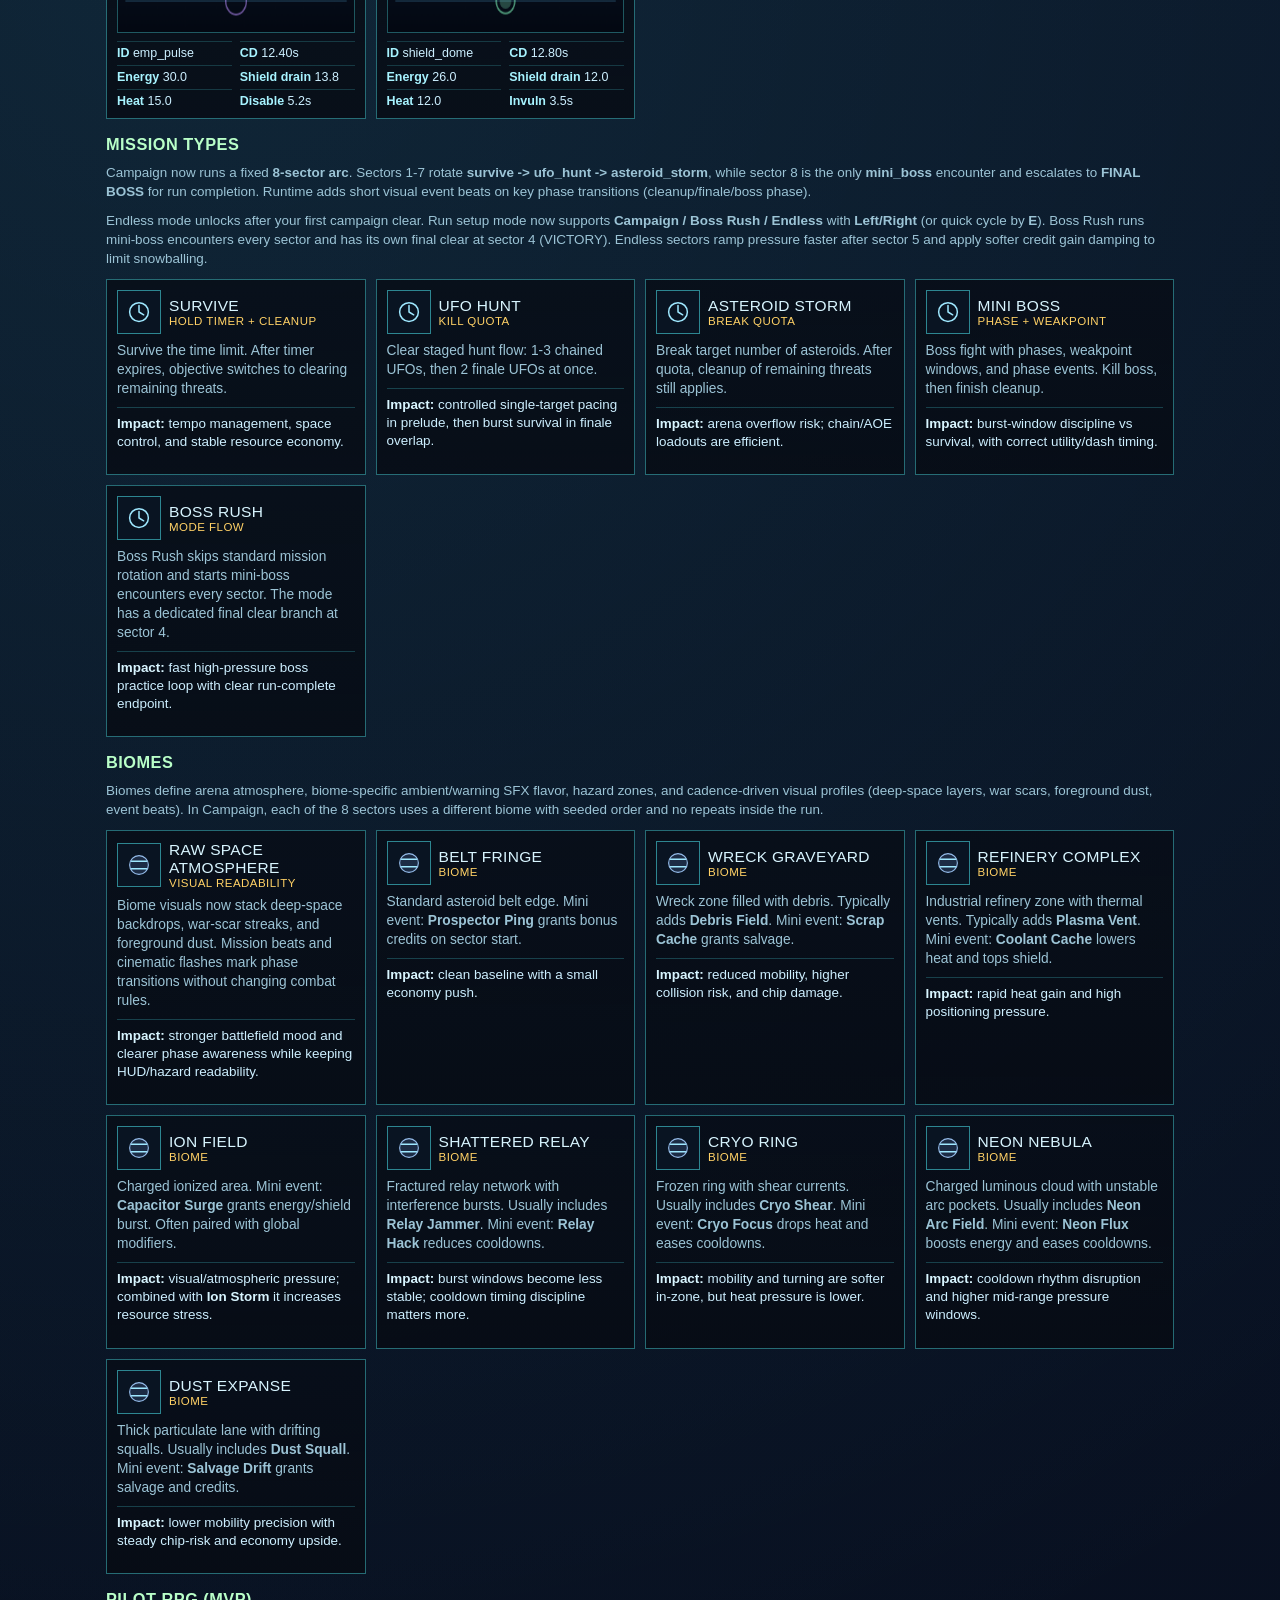
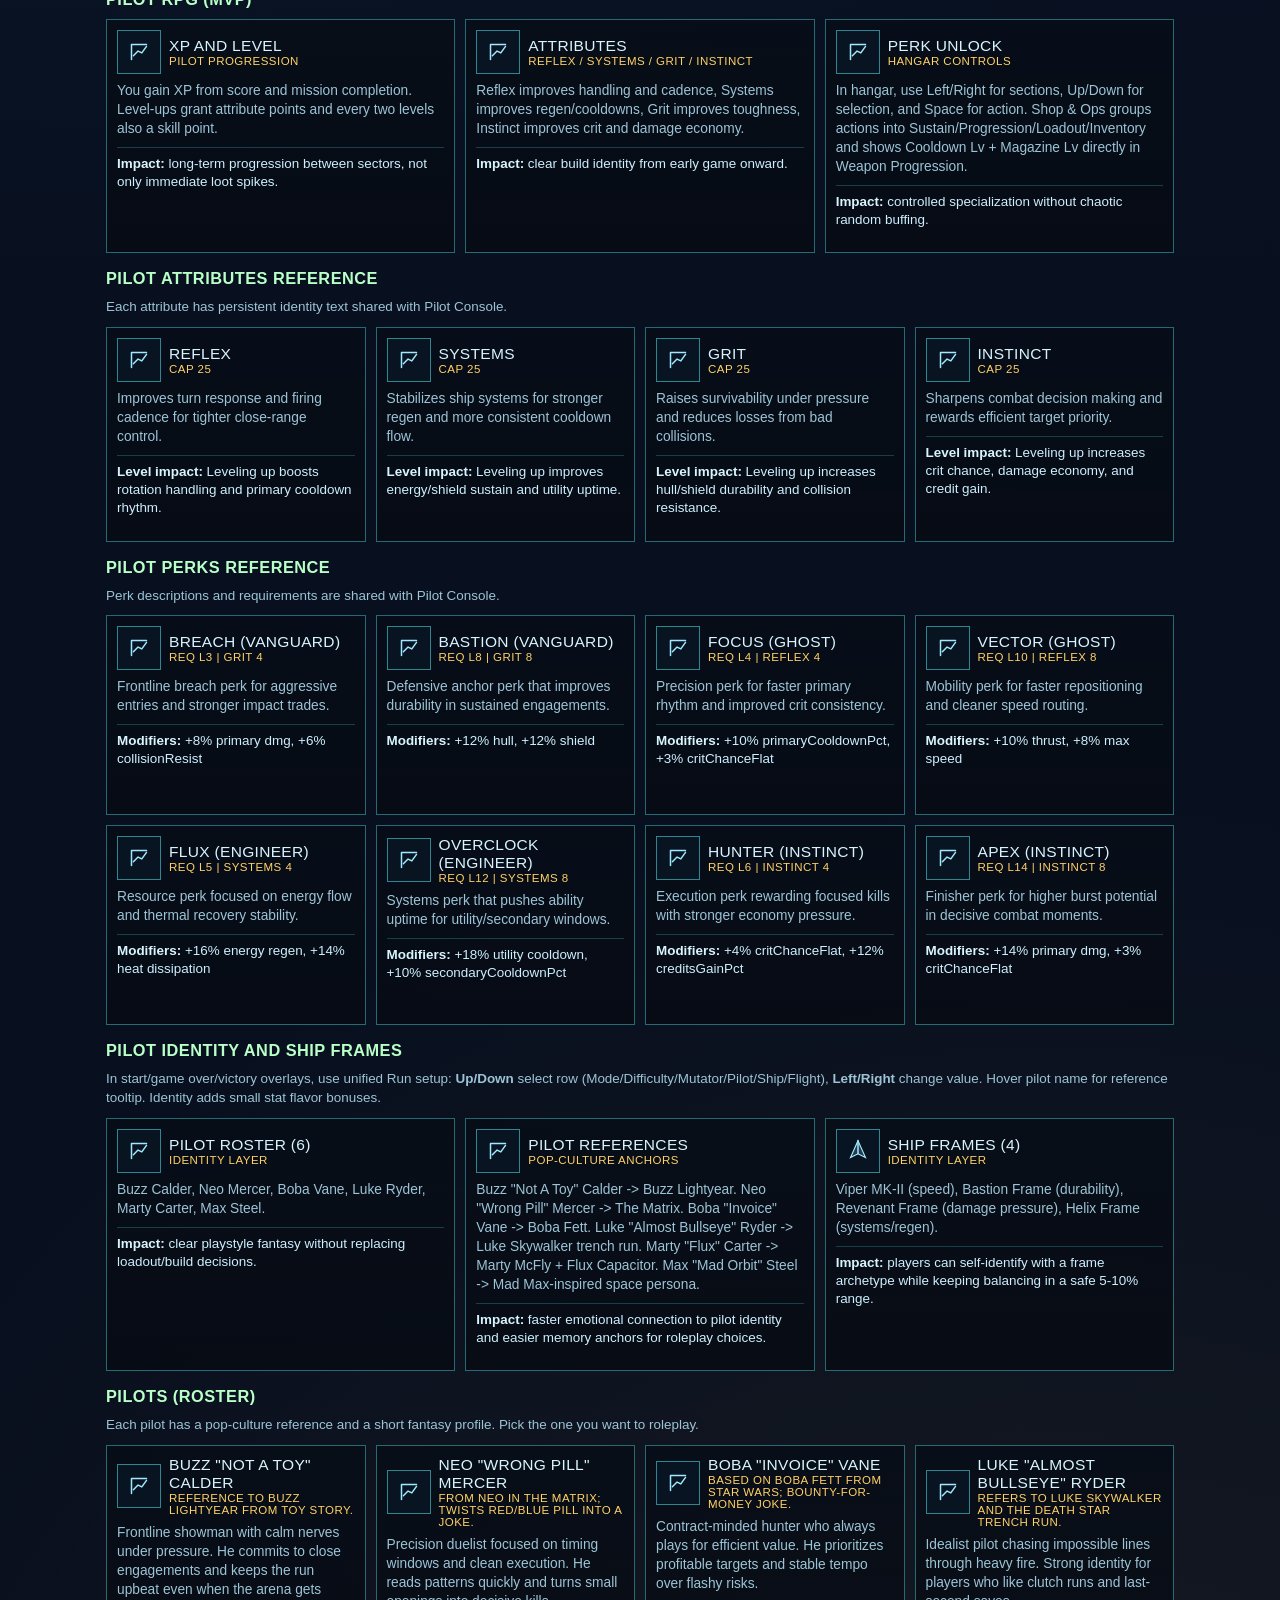
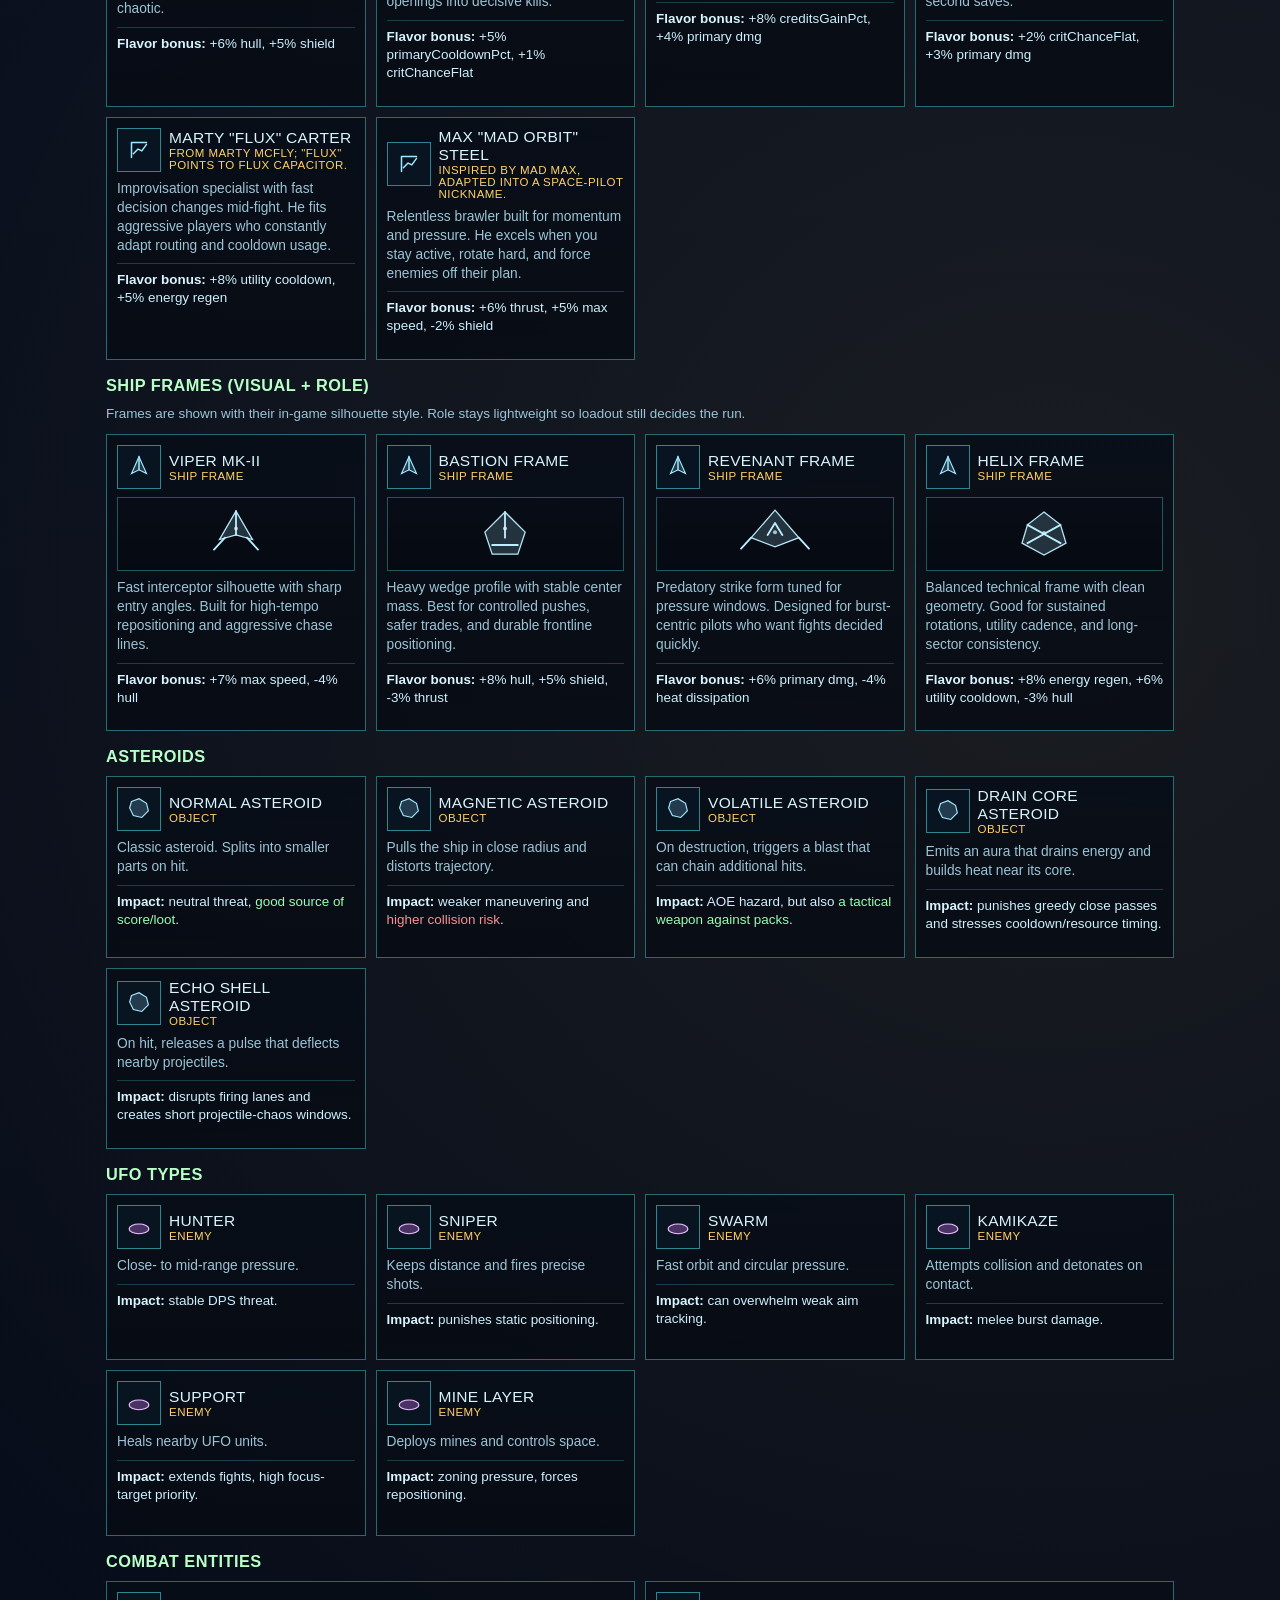
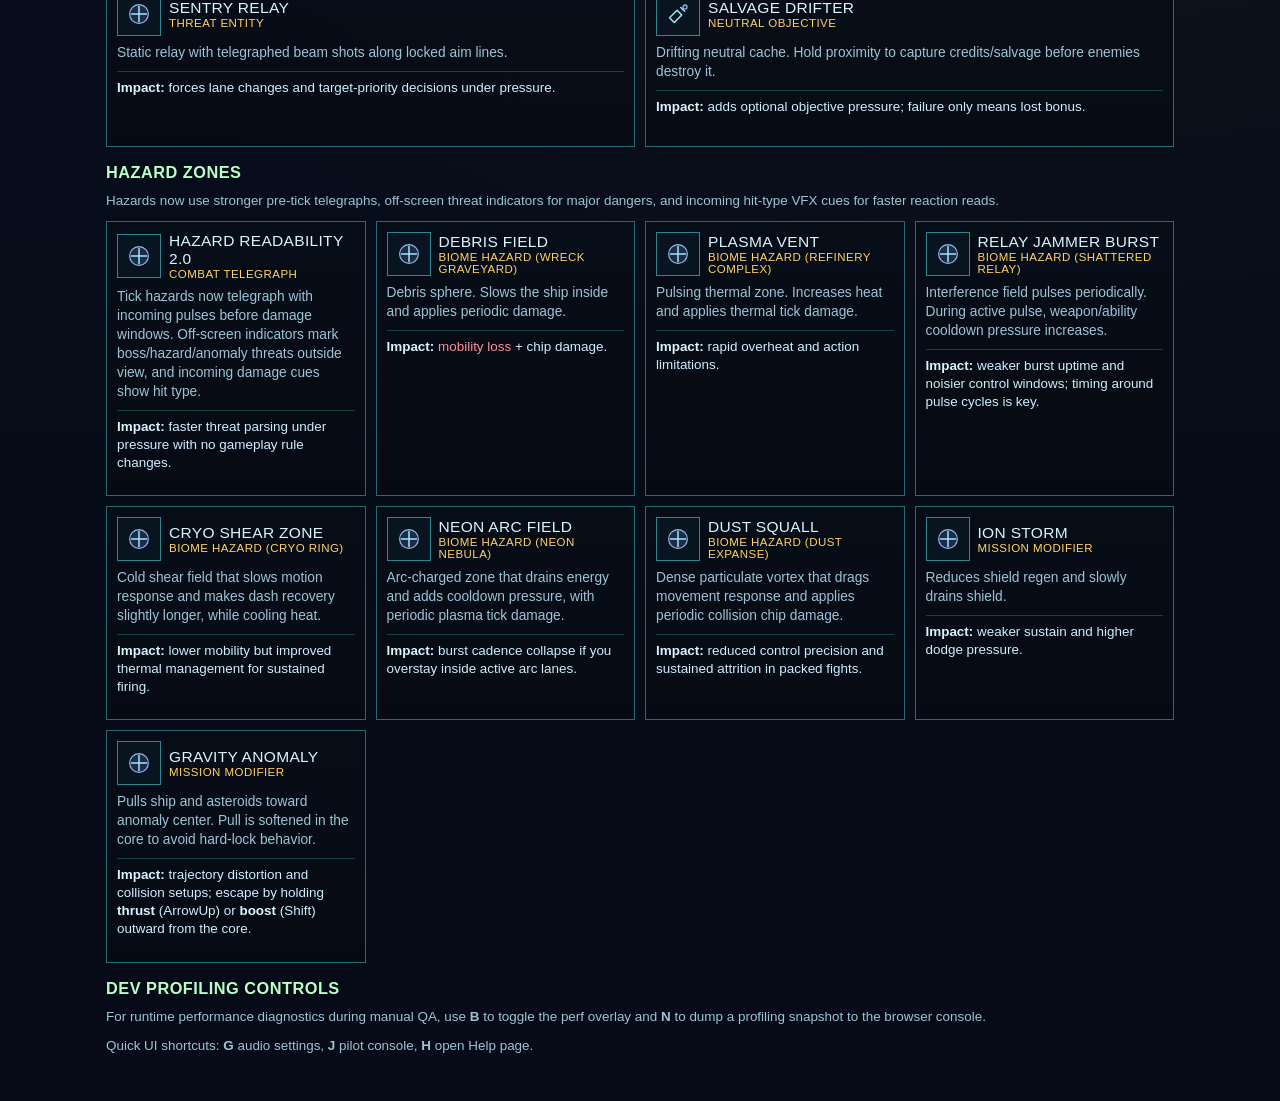
==== commit a2833f9e: "Add drain/echo asteroids and mission entities for sentry relay and salvage drifter [build:202603.10." ====
--- a/help.html
+++ b/help.html
@@ -313,6 +313,10 @@
         asteroid_normal: "asteroid",
         asteroid_magnetic: "asteroid",
         asteroid_volatile: "asteroid",
+        asteroid_drain_core: "asteroid",
+        asteroid_echo_shell: "asteroid",
+        entity_sentry_relay: "hazard",
+        entity_salvage_drifter: "salvage",
         ufo_hunter: "ufo",
         ufo_sniper: "ufo",
         ufo_swarm: "ufo",
@@ -731,6 +735,11 @@
         cards: ufoCards
       });
 
+      appendSection({
+        titleKey: "help.section.entities",
+        cards: ["entity_sentry_relay", "entity_salvage_drifter"]
+      });
+
       const hazards = ["hazard_readability_telegraph"];
       for (const biome of biomes) {
         const key = hazardCardBySource[biome.hazards?.type];
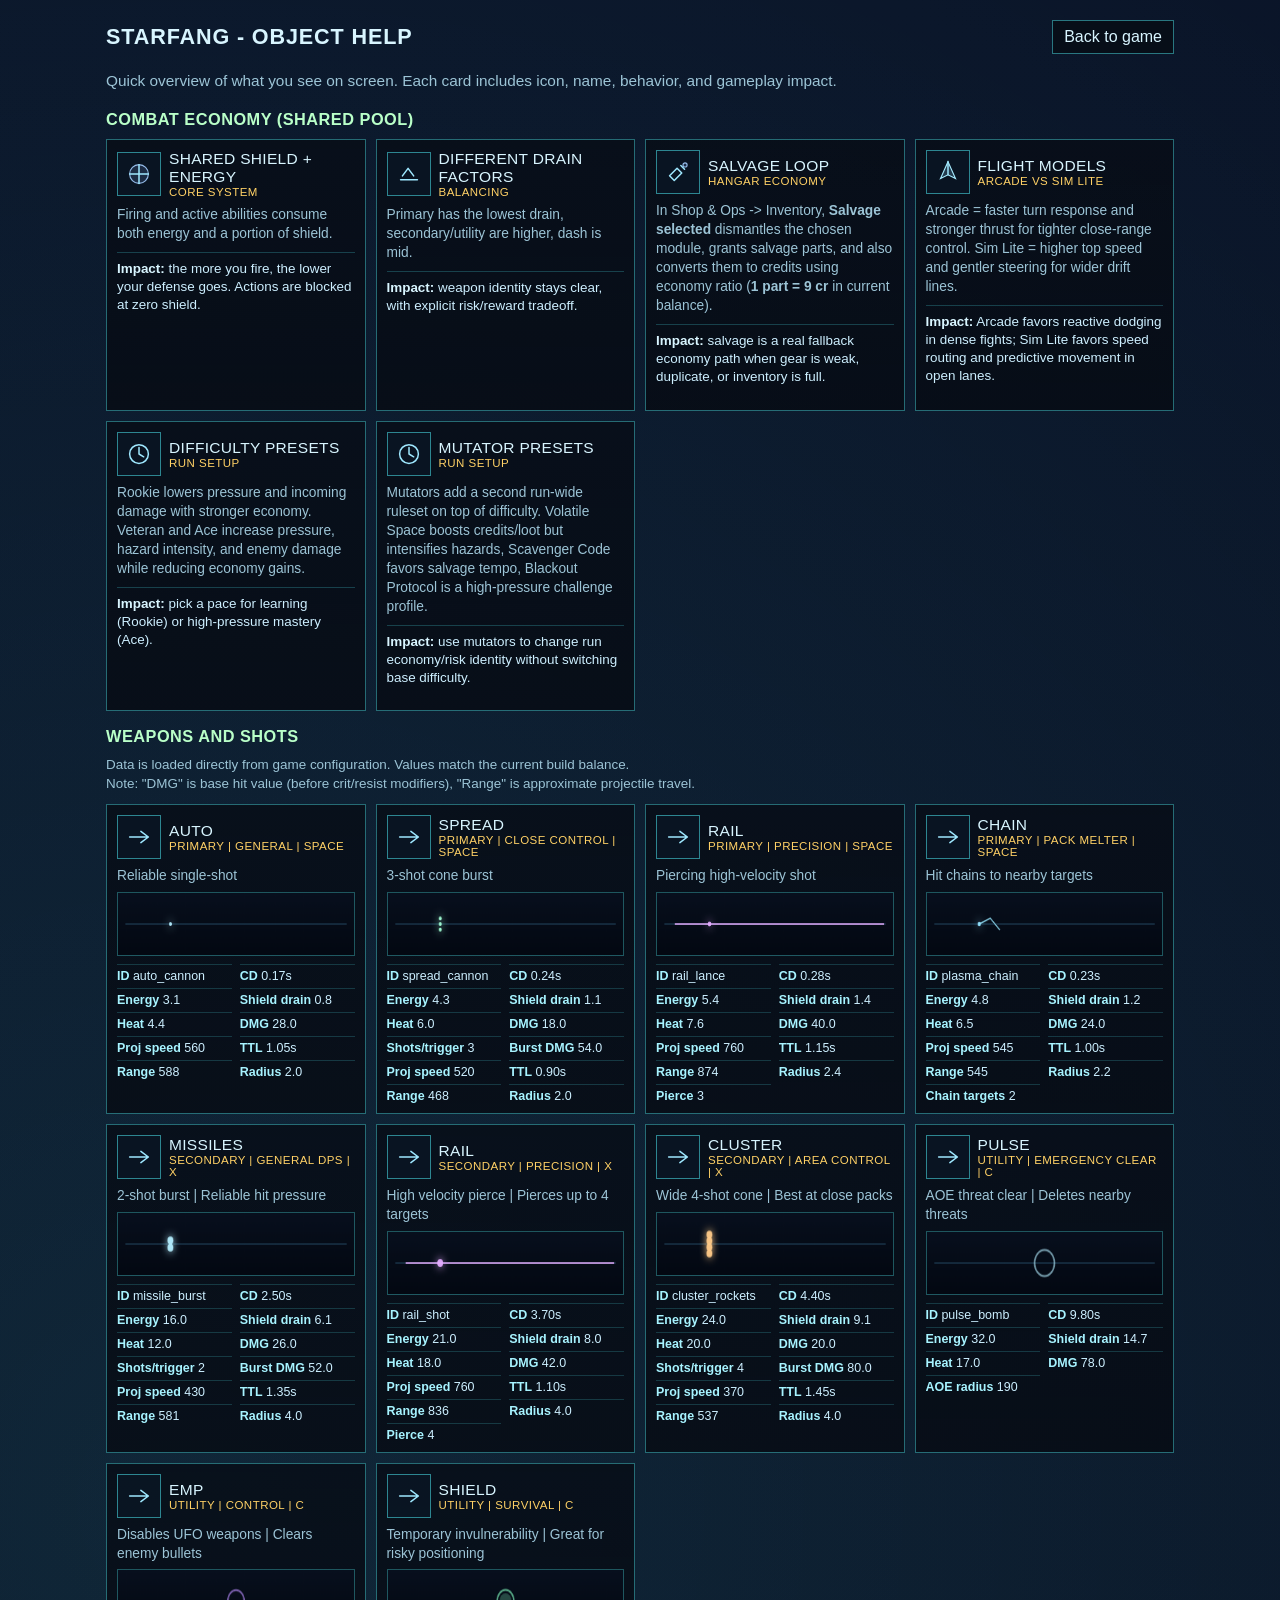
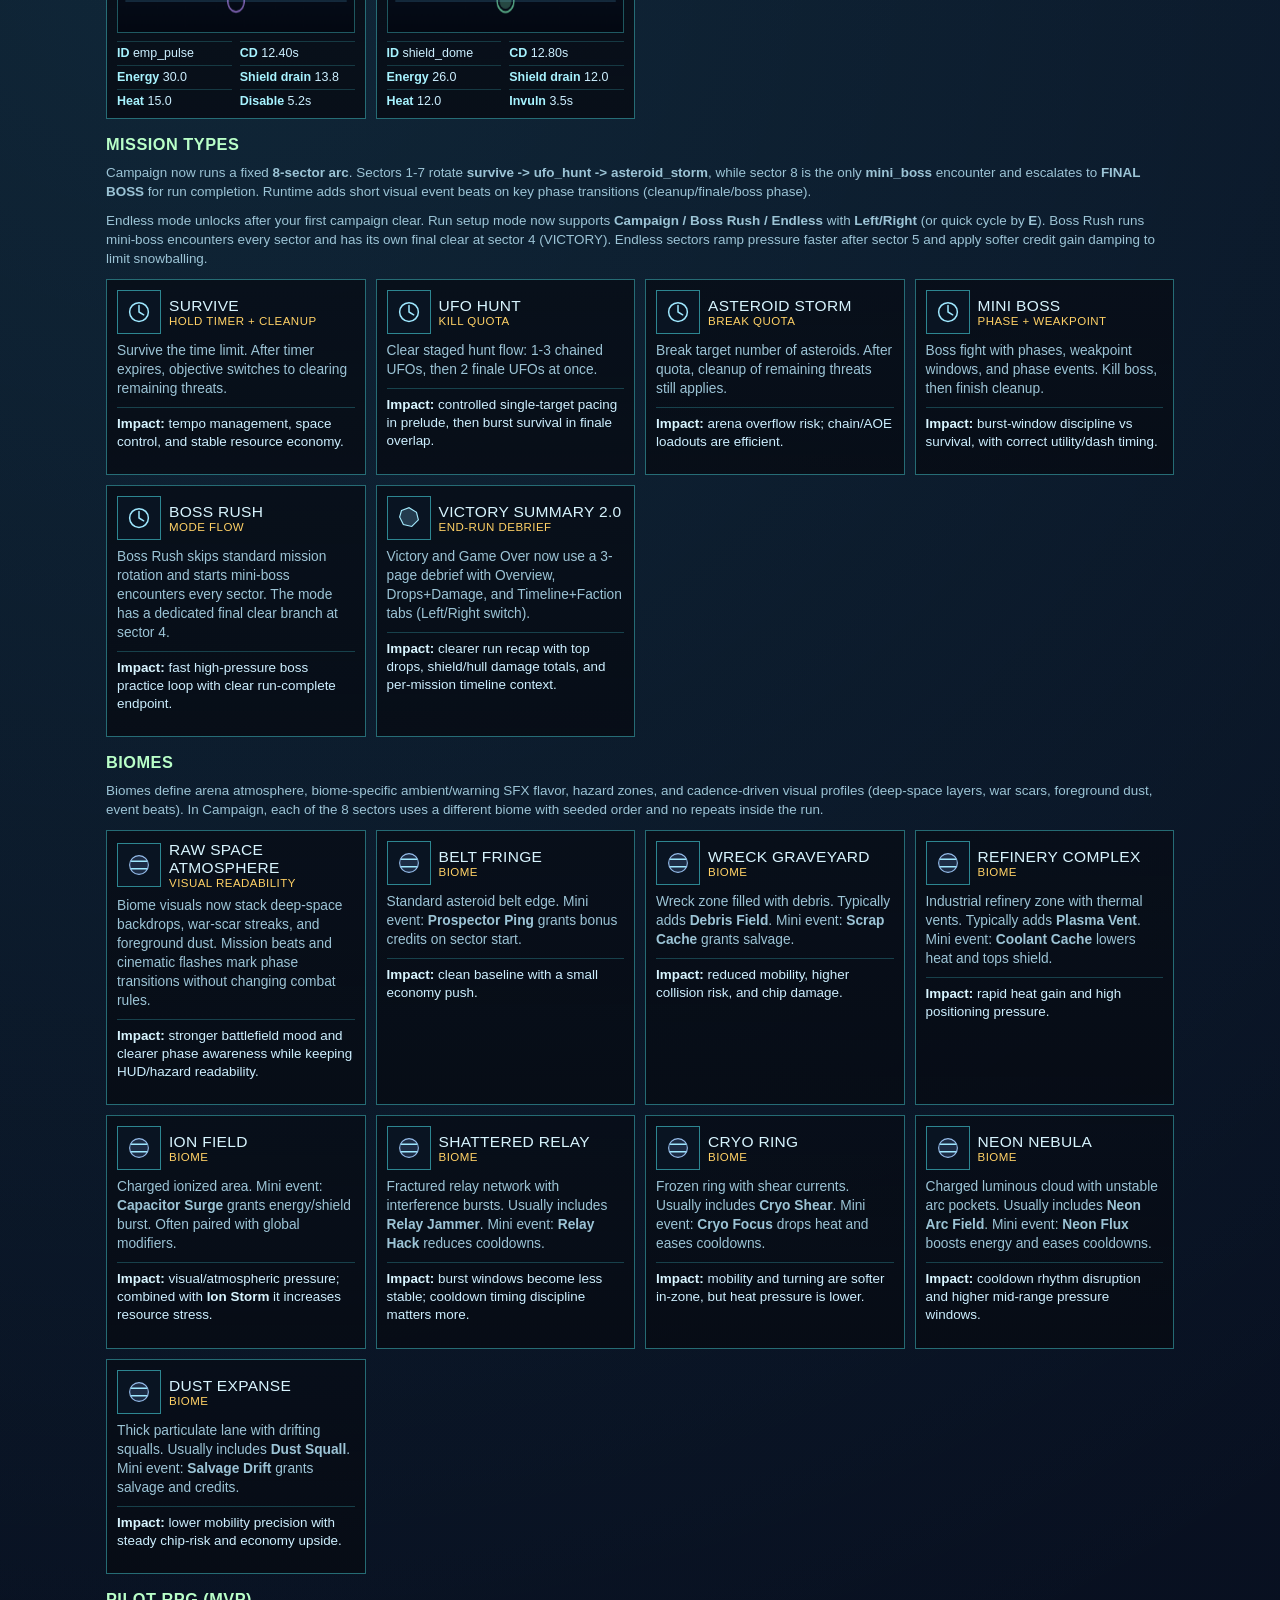
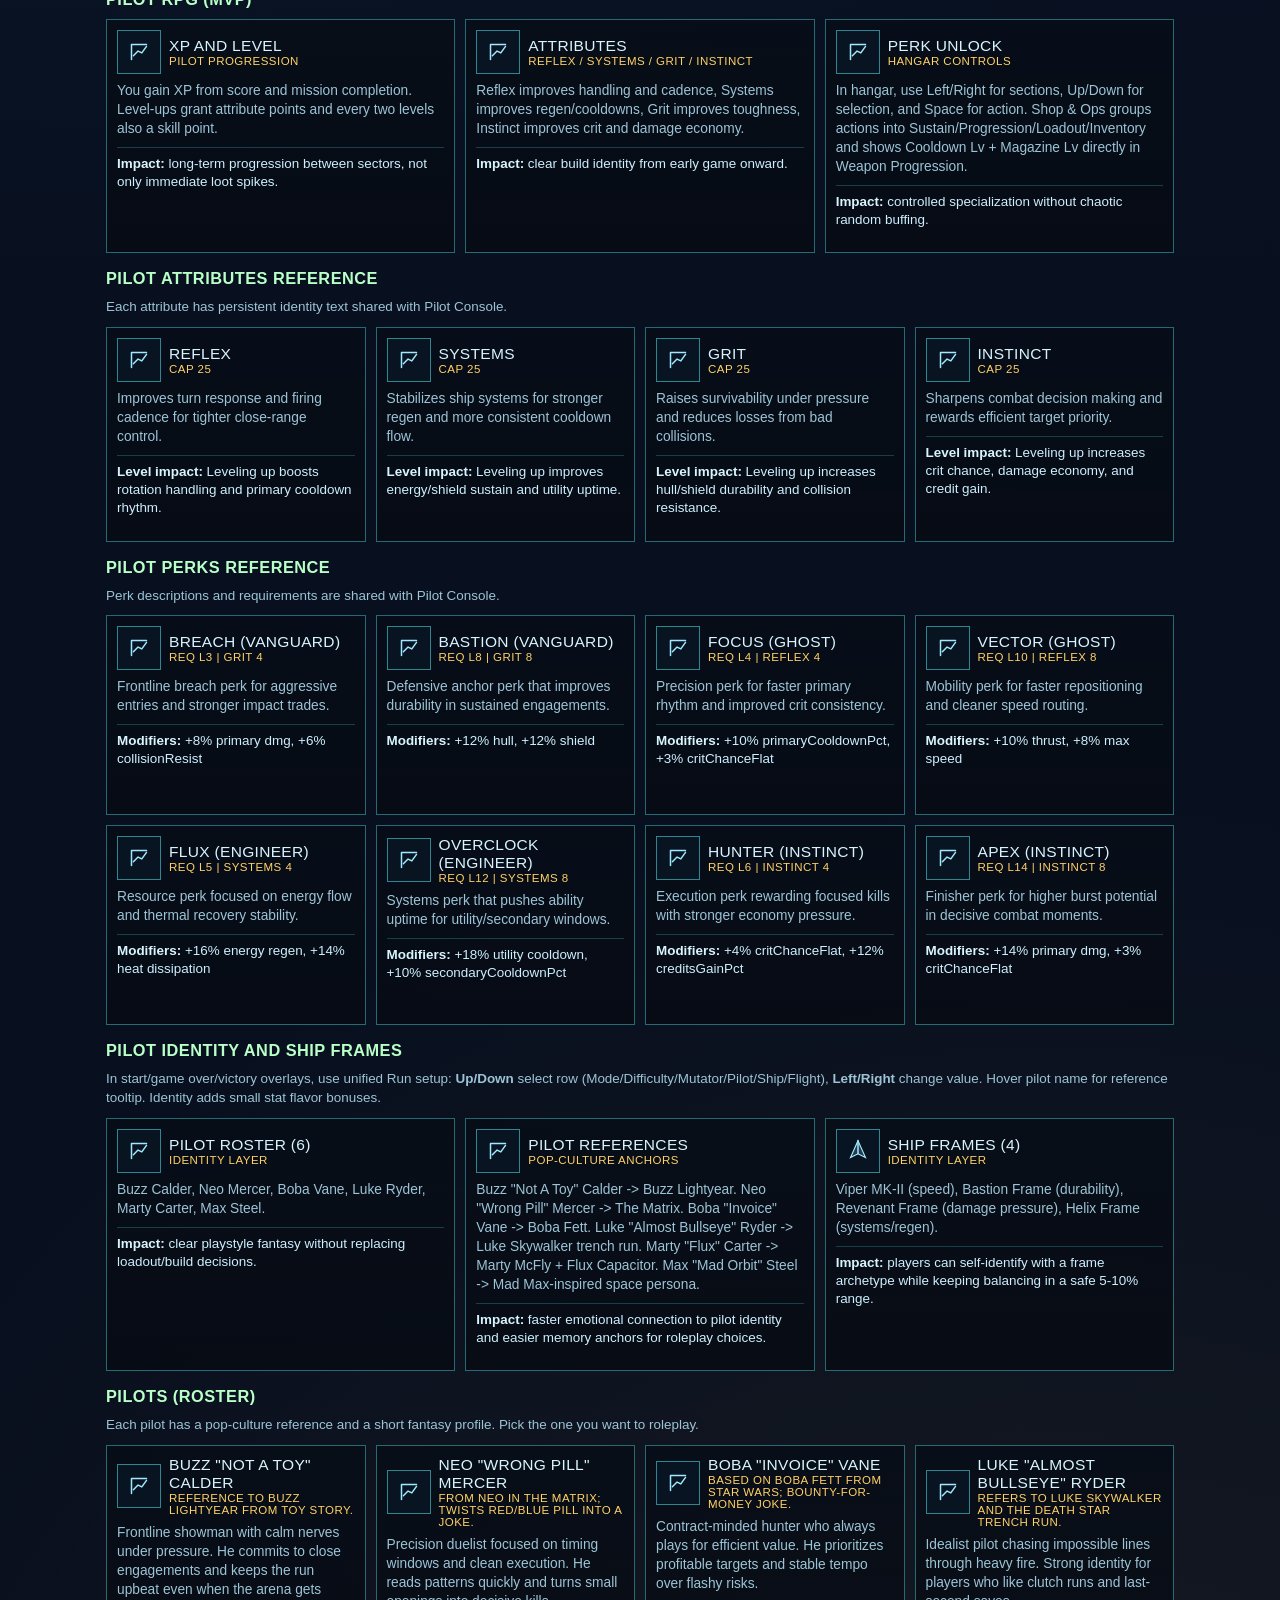
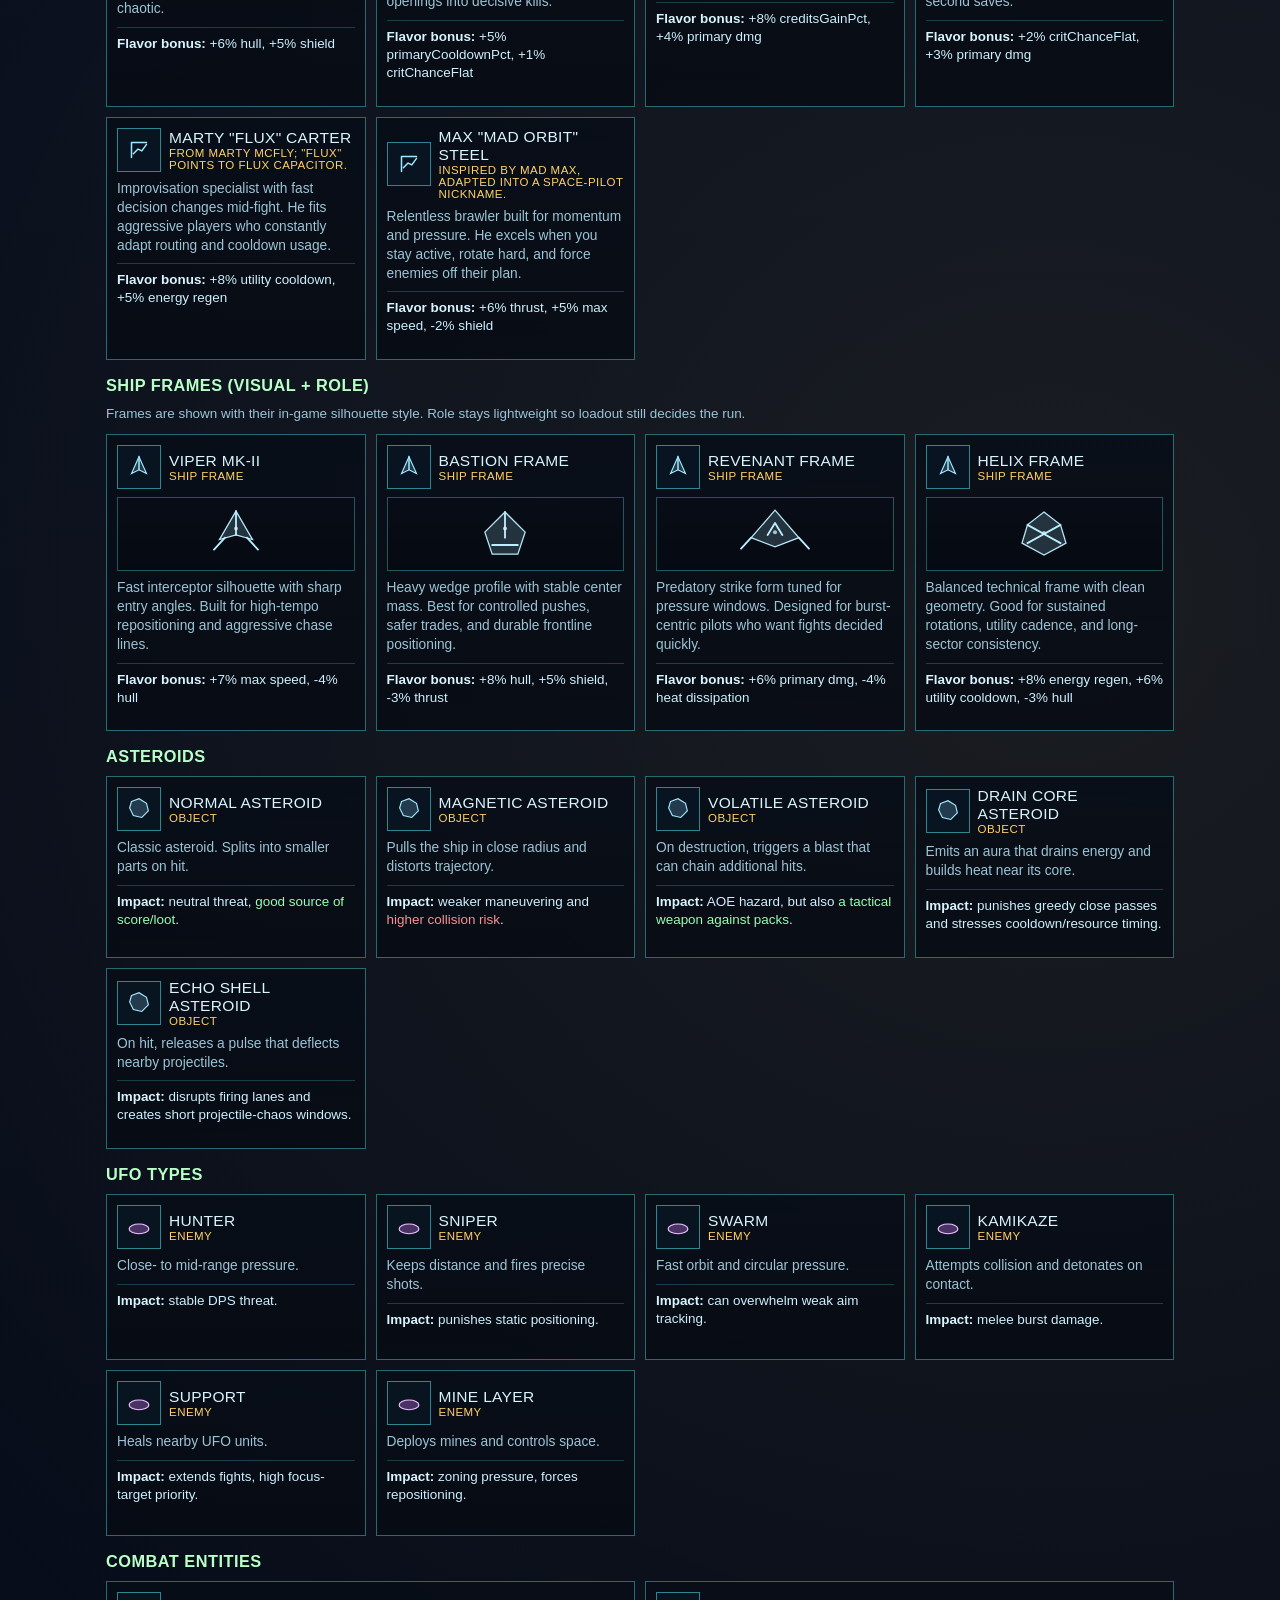
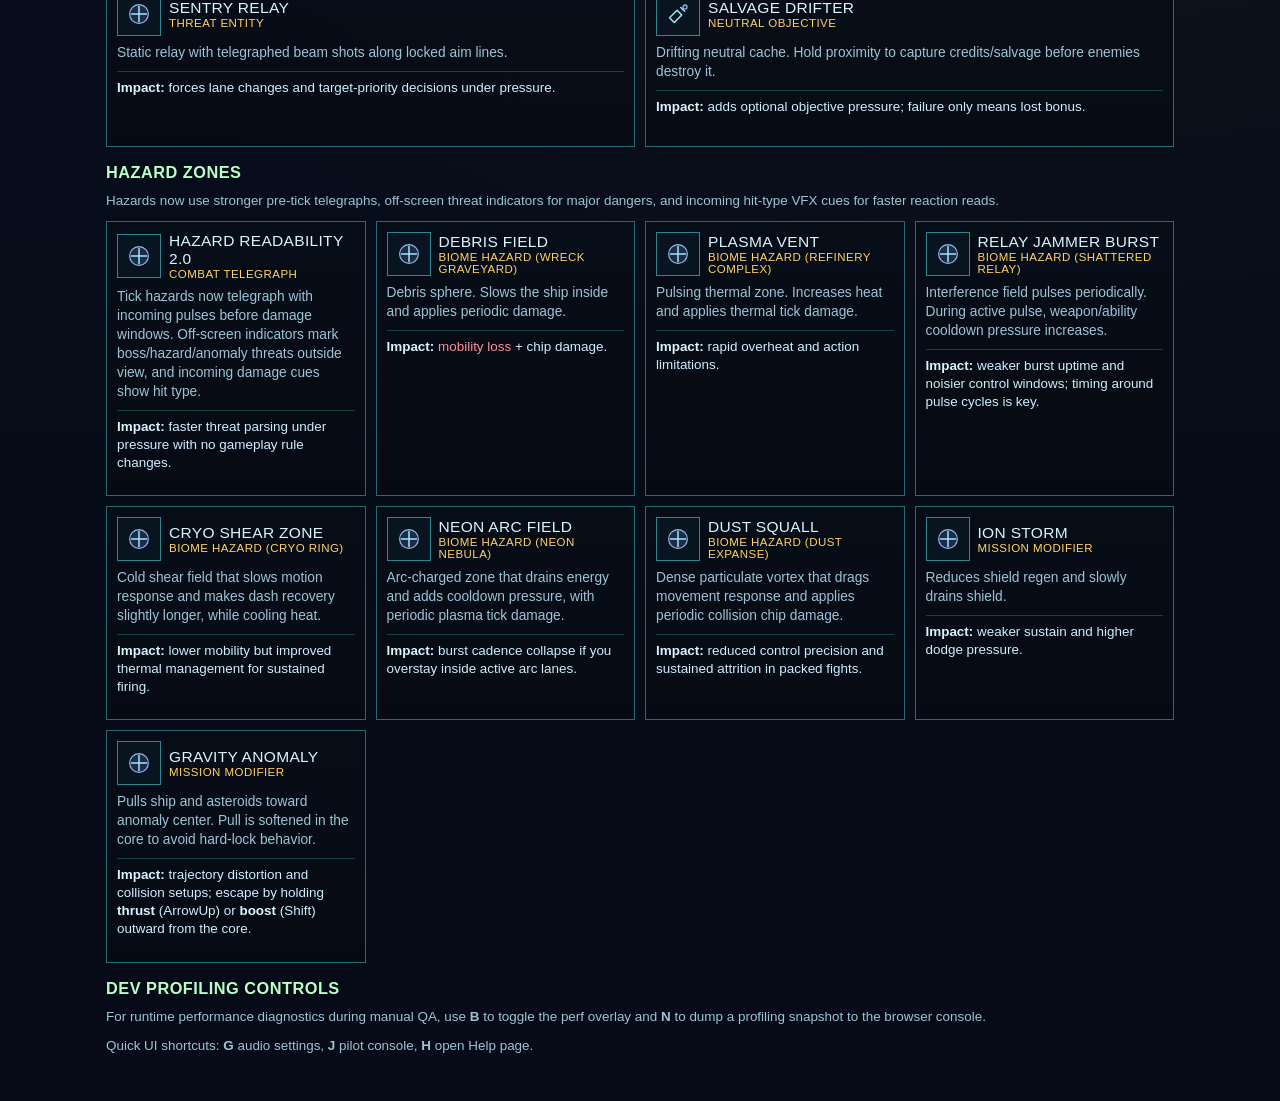
==== commit e7375136: "Add Victory Summary 2.0 tabs with run-wide drops, damage, and mission timeline [build:202603.11.1042" ====
--- a/help.html
+++ b/help.html
@@ -678,6 +678,7 @@
       const missionCards = Array.from(new Set((cfg.mission?.order || []).map(toMissionCard)));
       if (!missionCards.includes("mission_mini_boss")) missionCards.push("mission_mini_boss");
       if (!missionCards.includes("boss_rush_mode")) missionCards.push("boss_rush_mode");
+      if (!missionCards.includes("end_run_summary")) missionCards.push("end_run_summary");
       appendSection({
         titleKey: "help.section.mission_types",
         hintKey: "help.section.mission_types_hint",
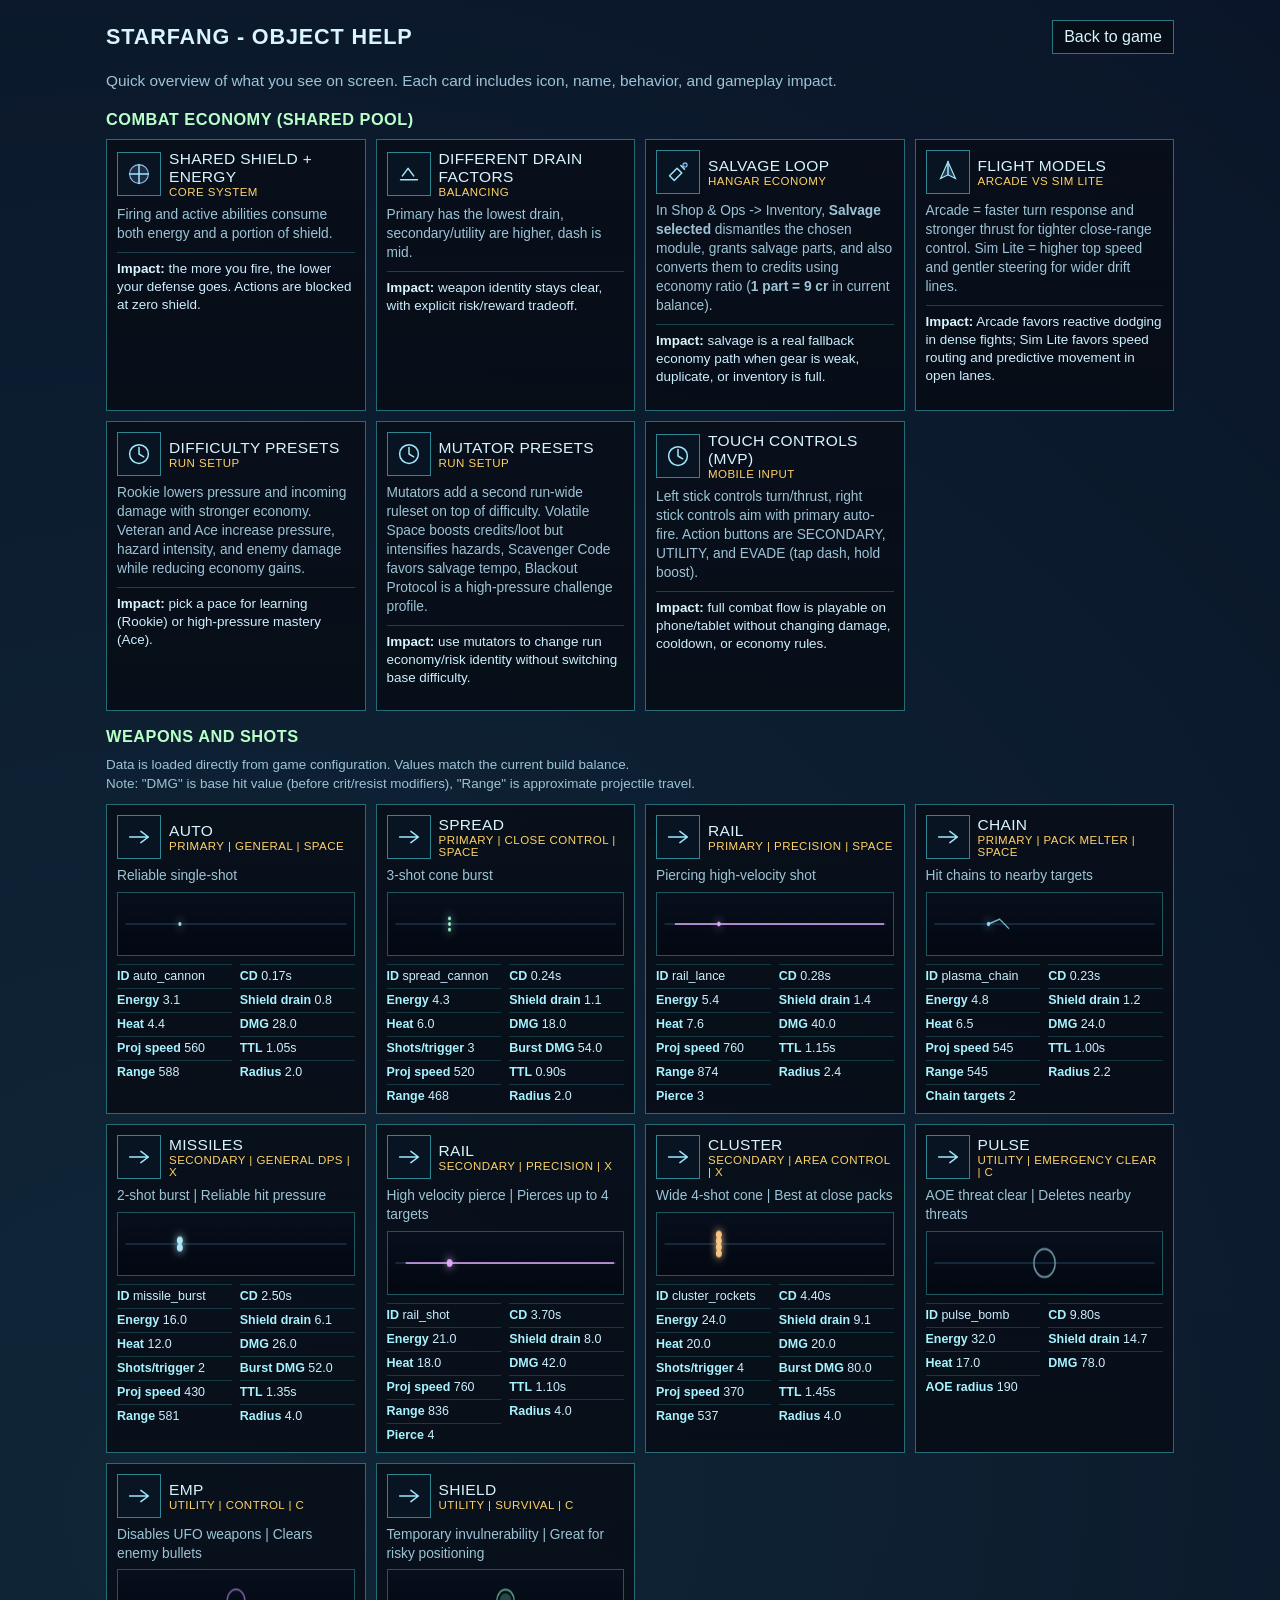
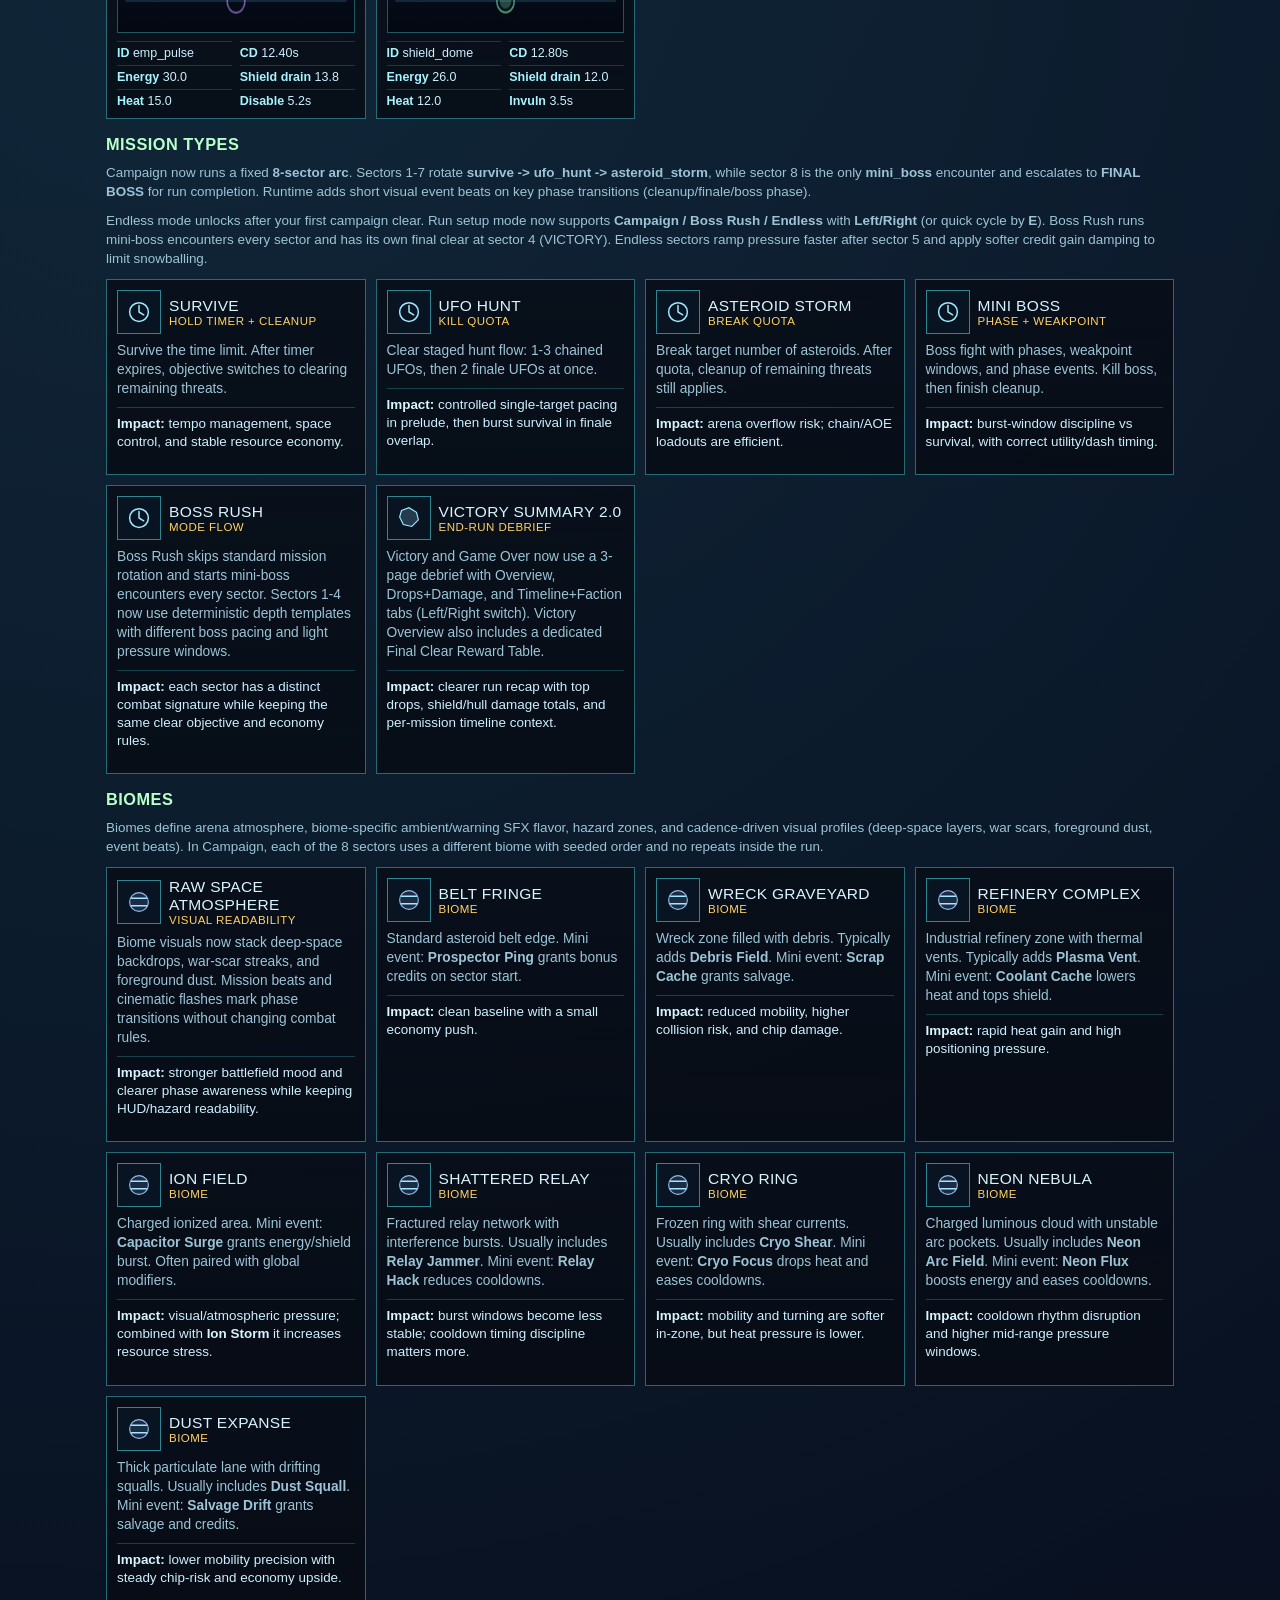
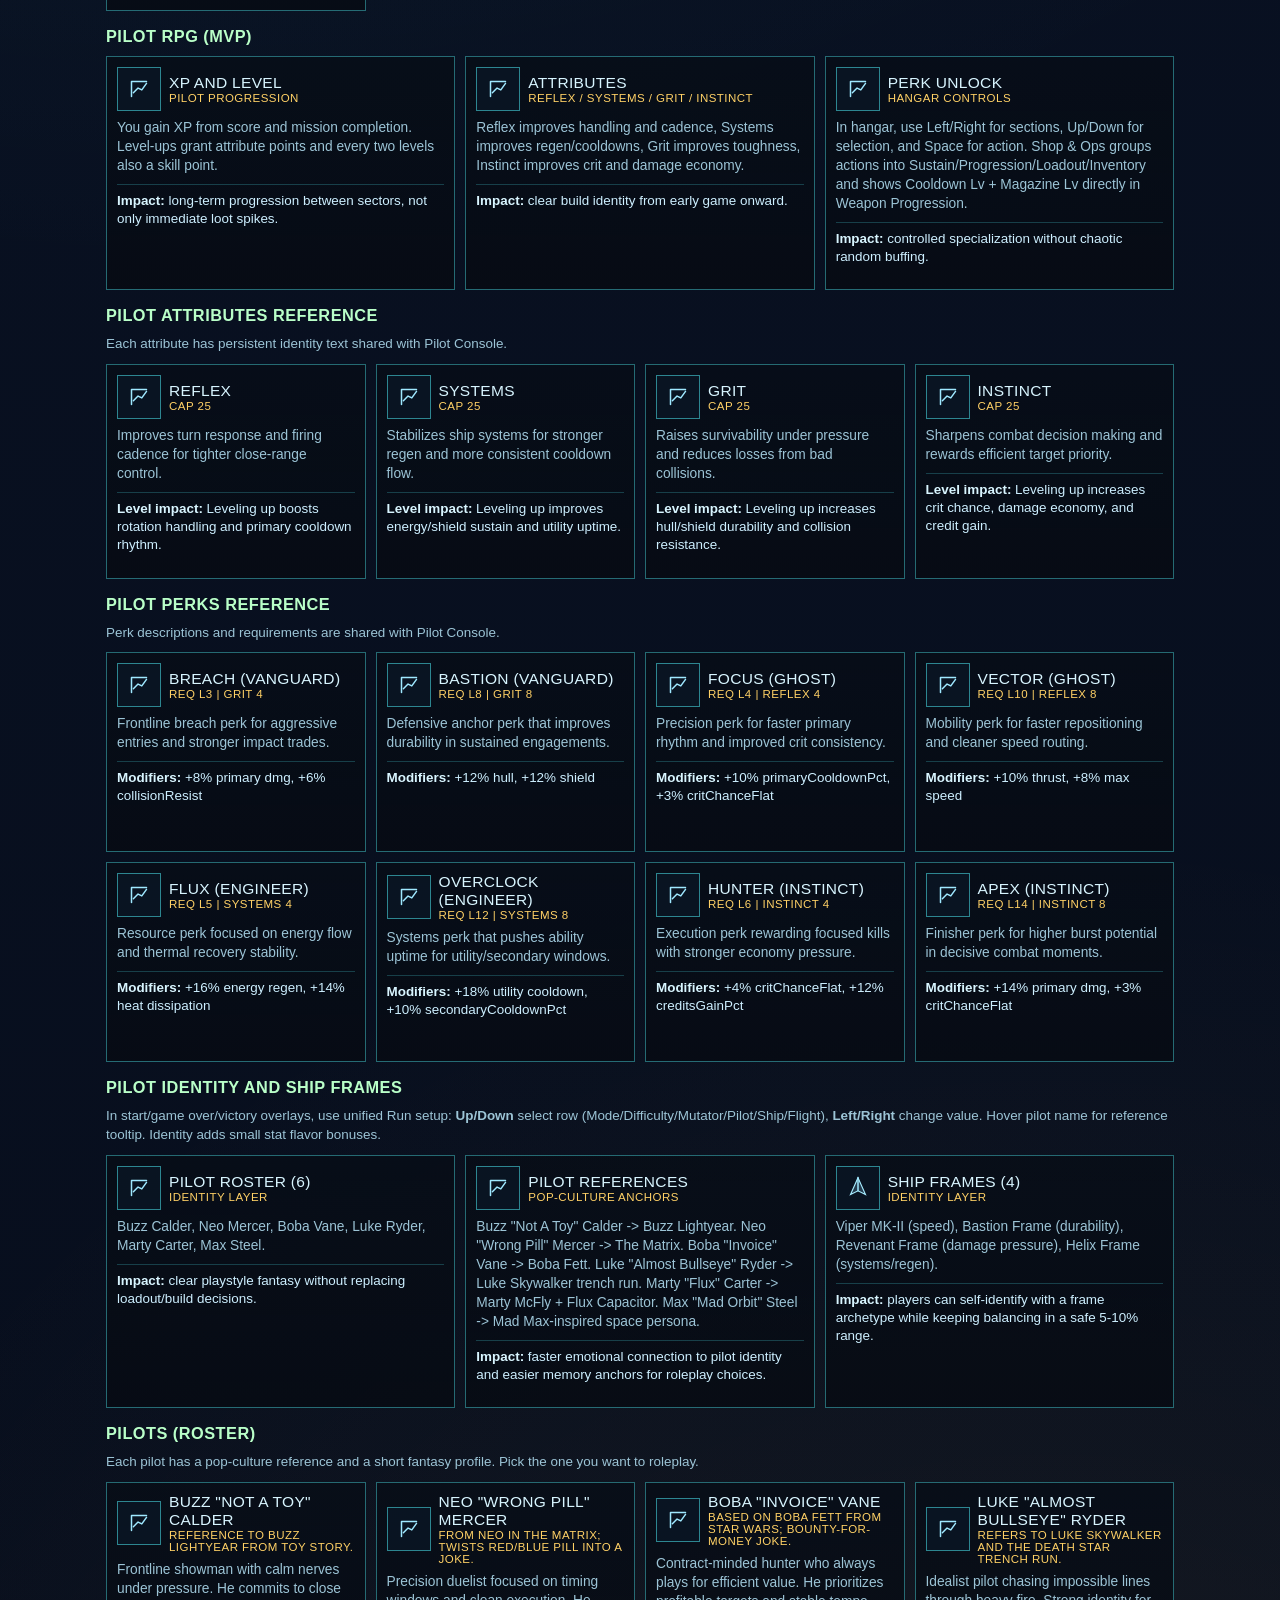
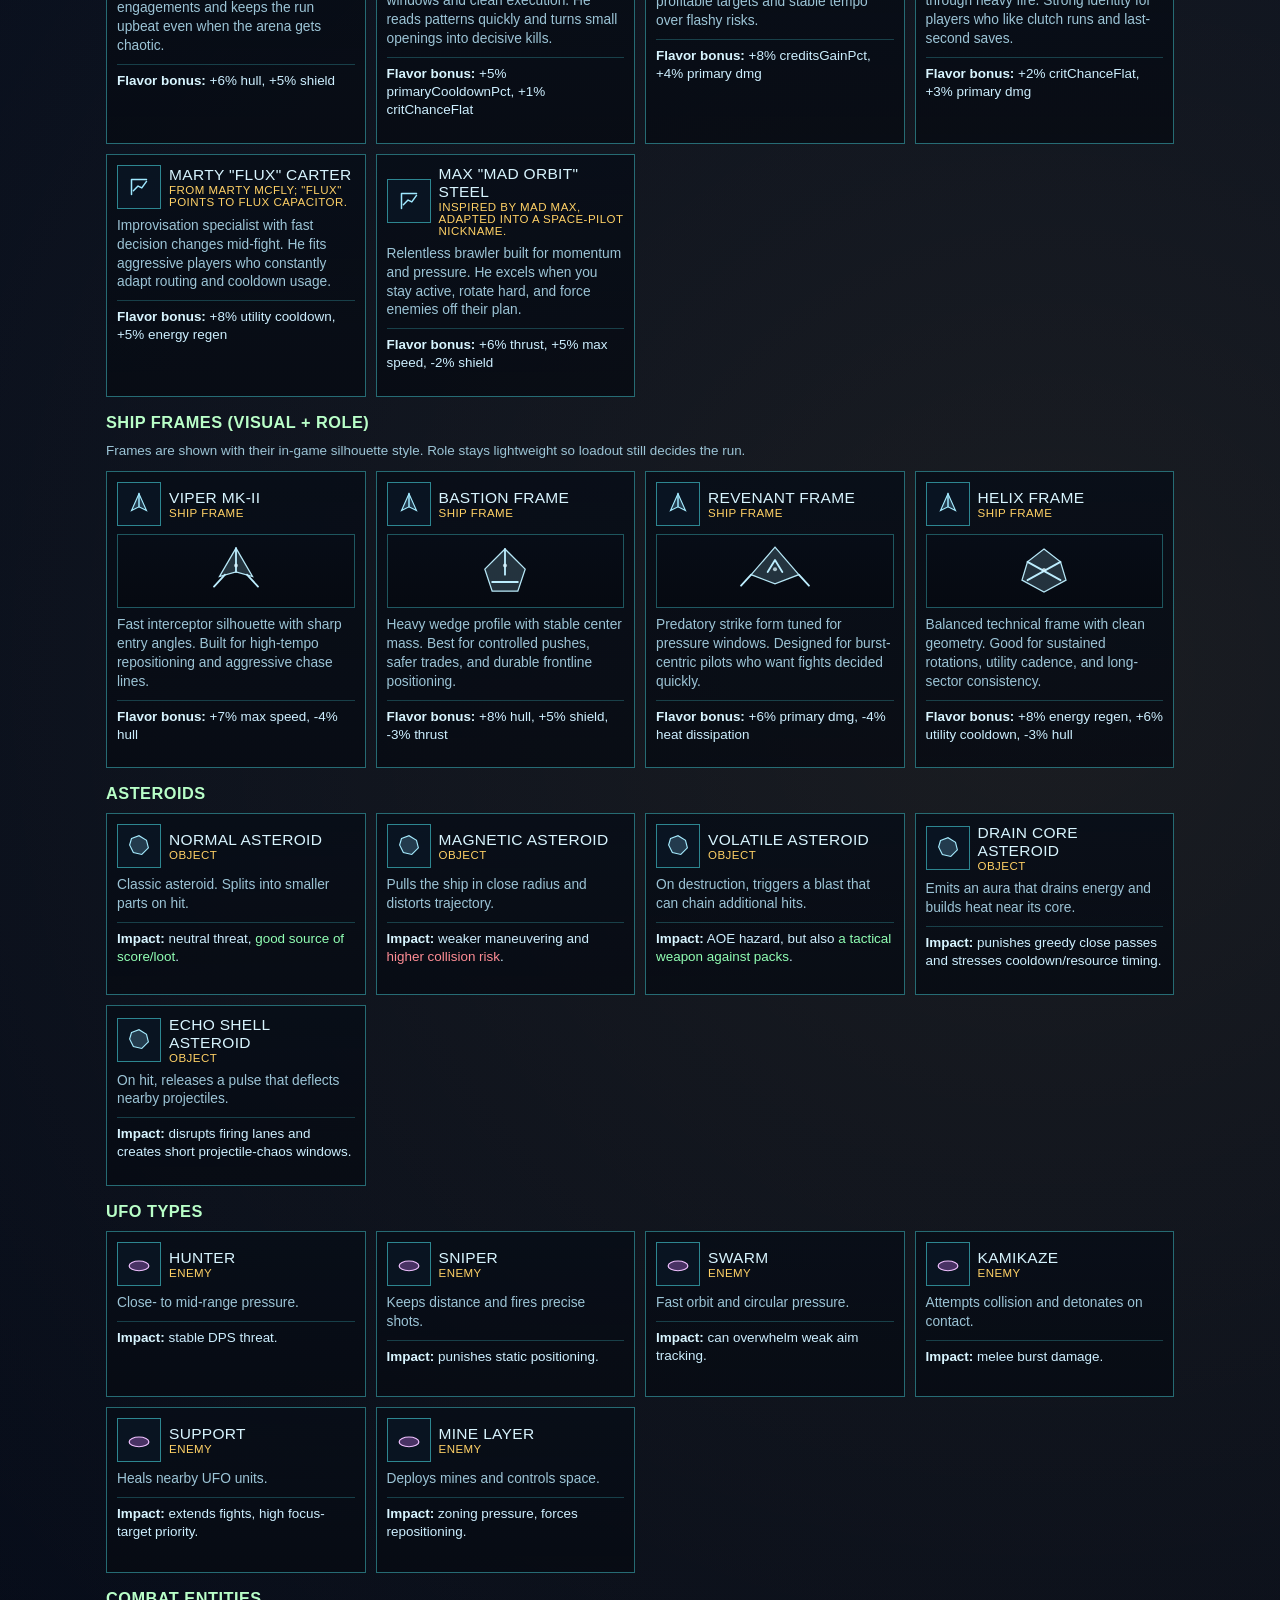
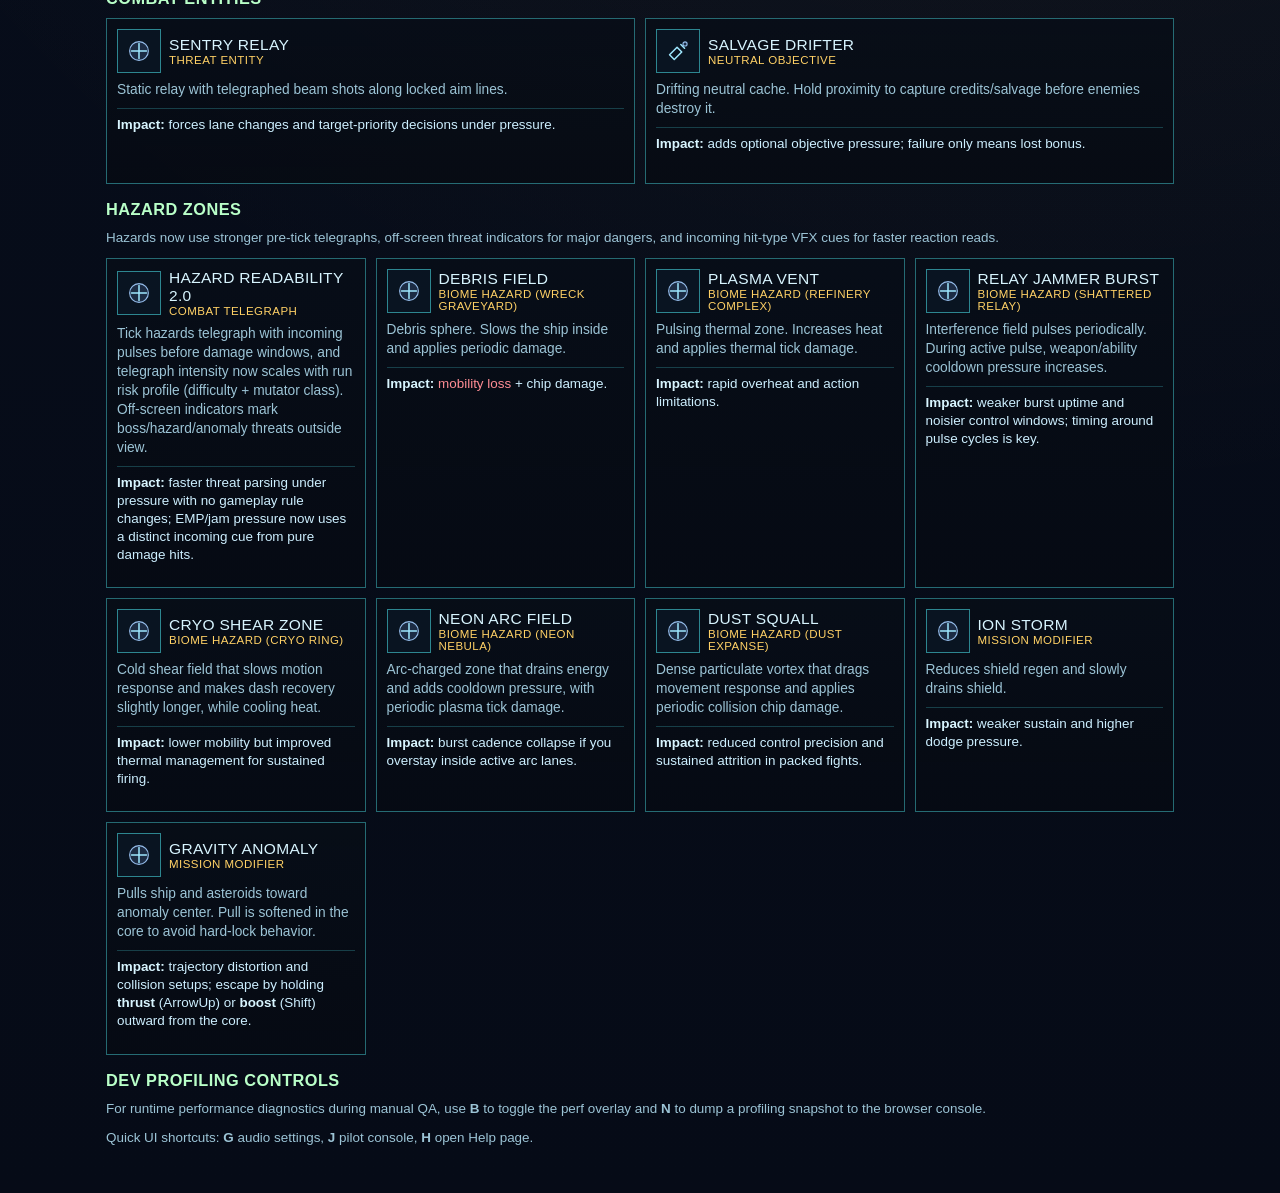
==== commit 2f1f4392: "Add touch controls MVP with combat, overlay, and hangar input support [build:202603.11.2124]" ====
--- a/help.html
+++ b/help.html
@@ -290,6 +290,7 @@
         flight_models: "ship",
         difficulty_presets: "mission",
         mutator_presets: "mission",
+        touch_controls_mvp: "mission",
         mission_survive: "mission",
         mission_ufo_hunt: "mission",
         mission_asteroid_storm: "mission",
@@ -662,7 +663,7 @@
 
       appendSection({
         titleKey: "help.section.combat_economy",
-          cards: ["shared_pool", "drain_factors", "salvage_loop", "flight_models", "difficulty_presets", "mutator_presets"]
+          cards: ["shared_pool", "drain_factors", "salvage_loop", "flight_models", "difficulty_presets", "mutator_presets", "touch_controls_mvp"]
         });
 
       const weaponSection = appendSection({
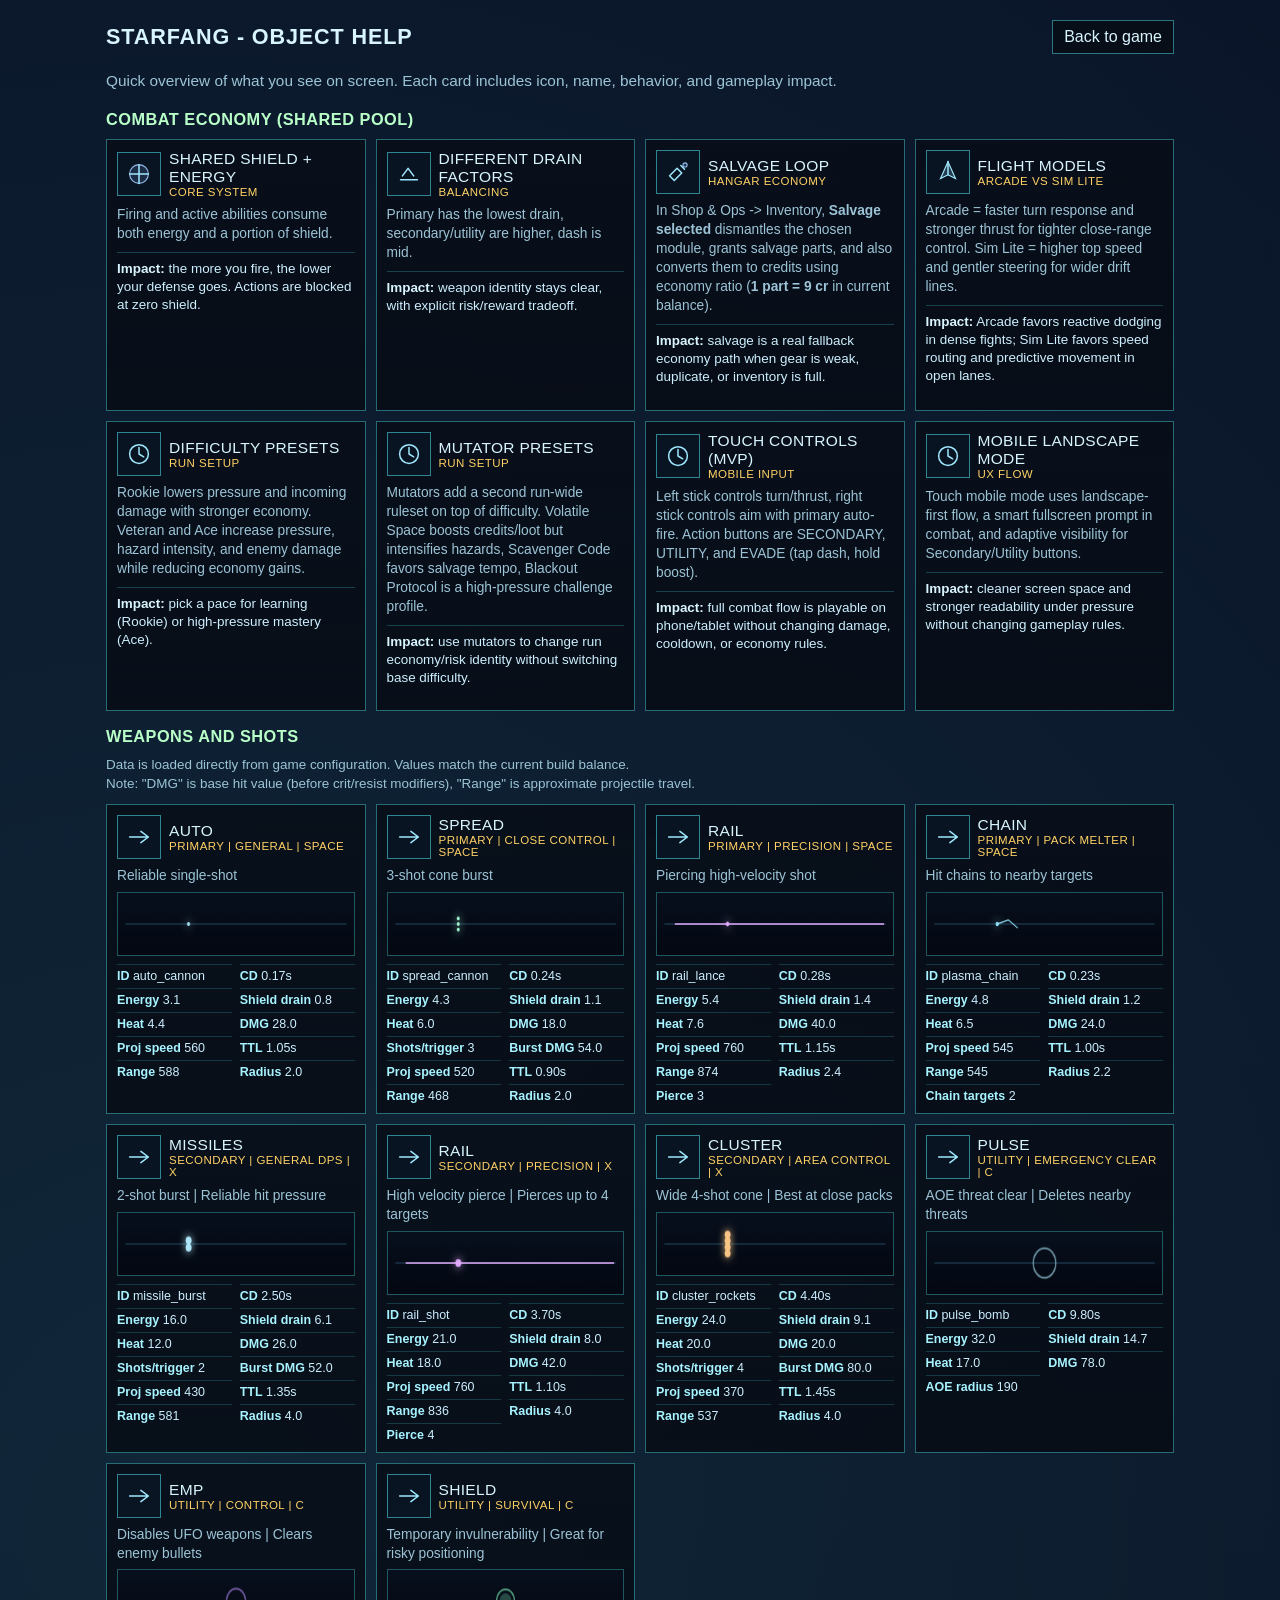
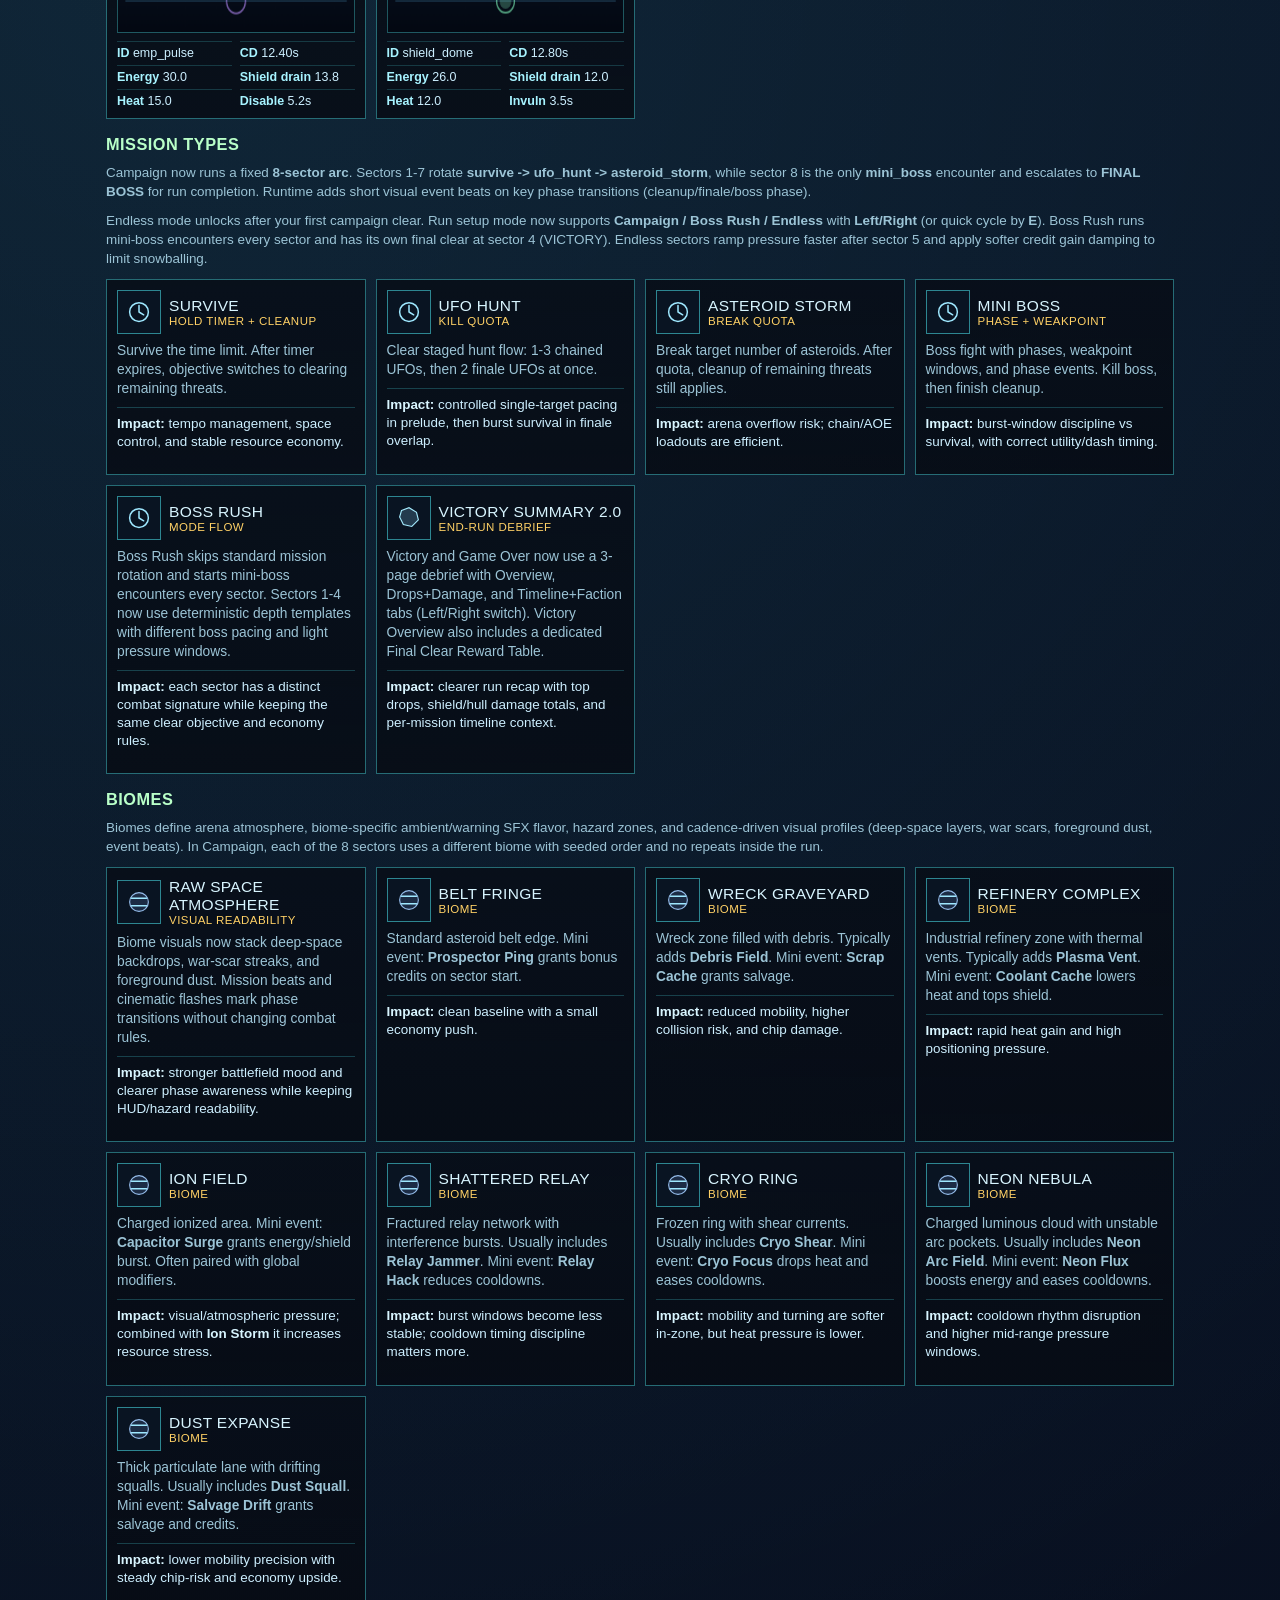
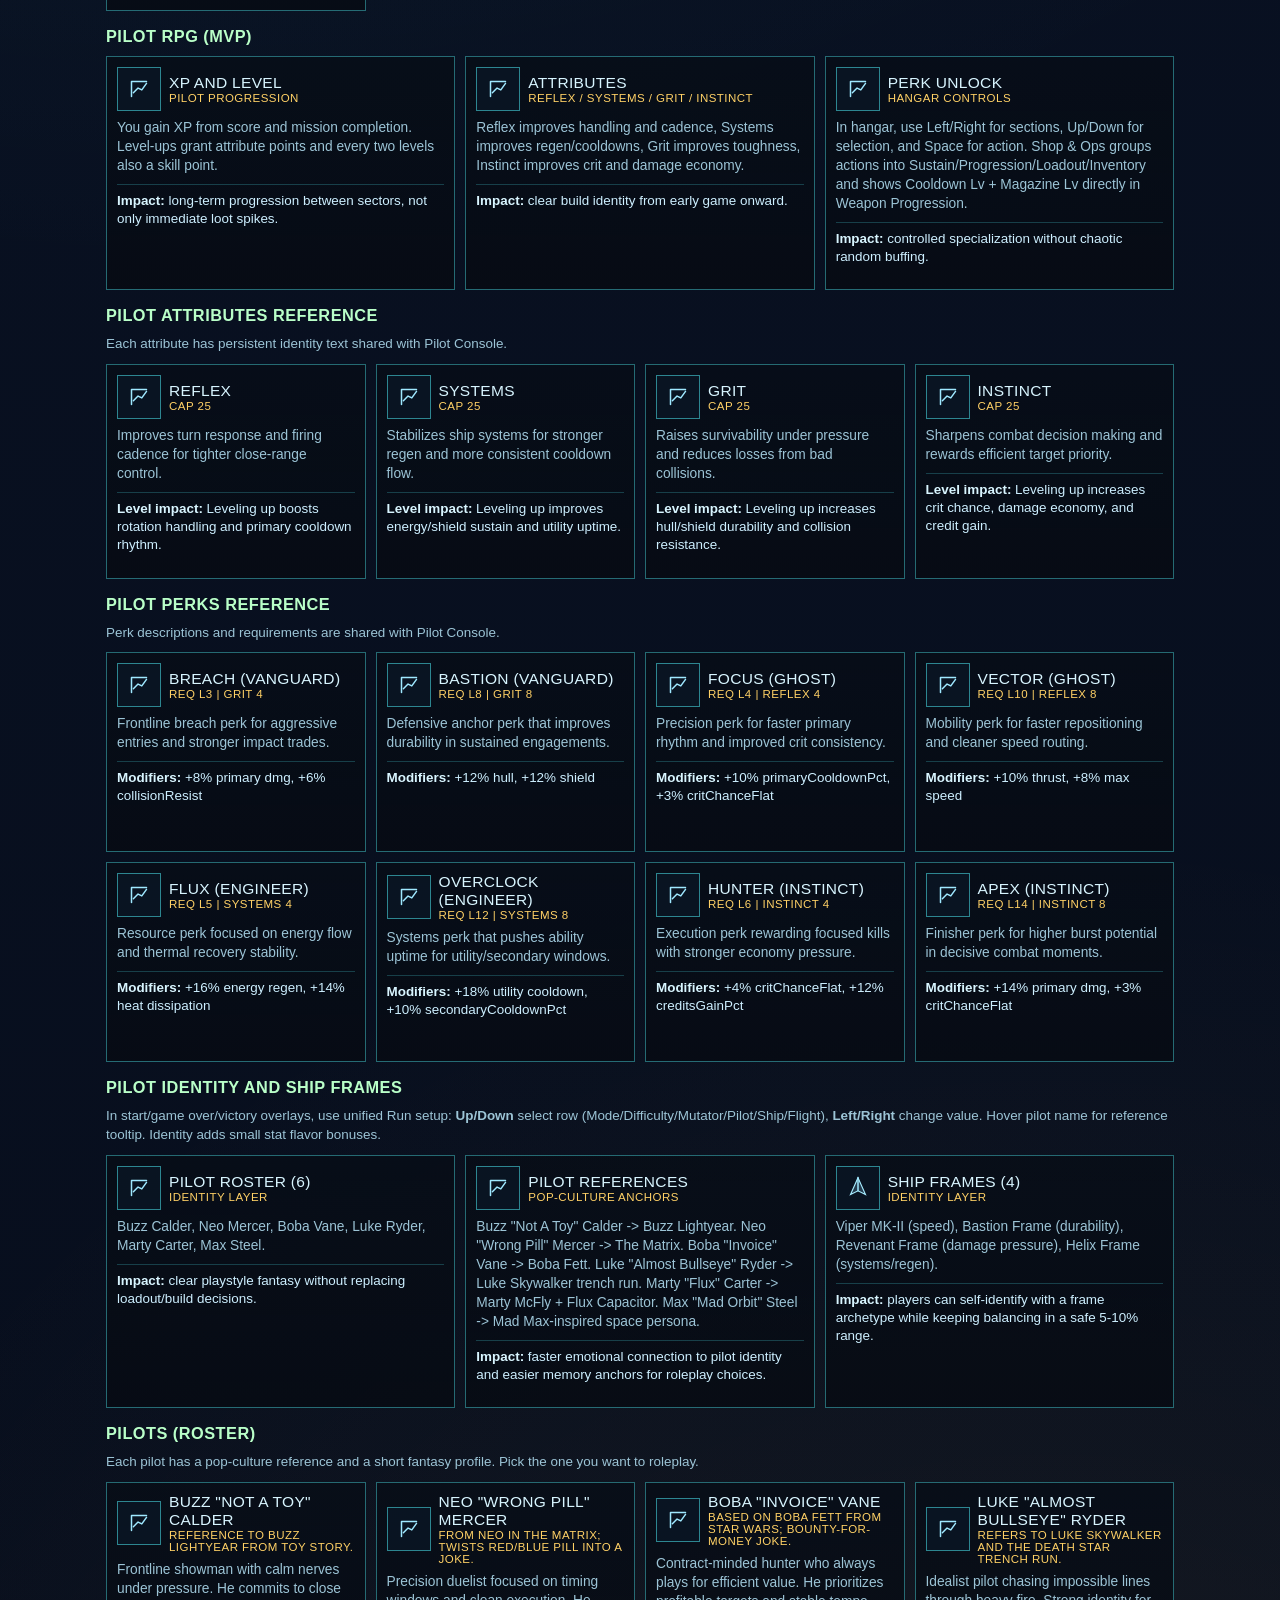
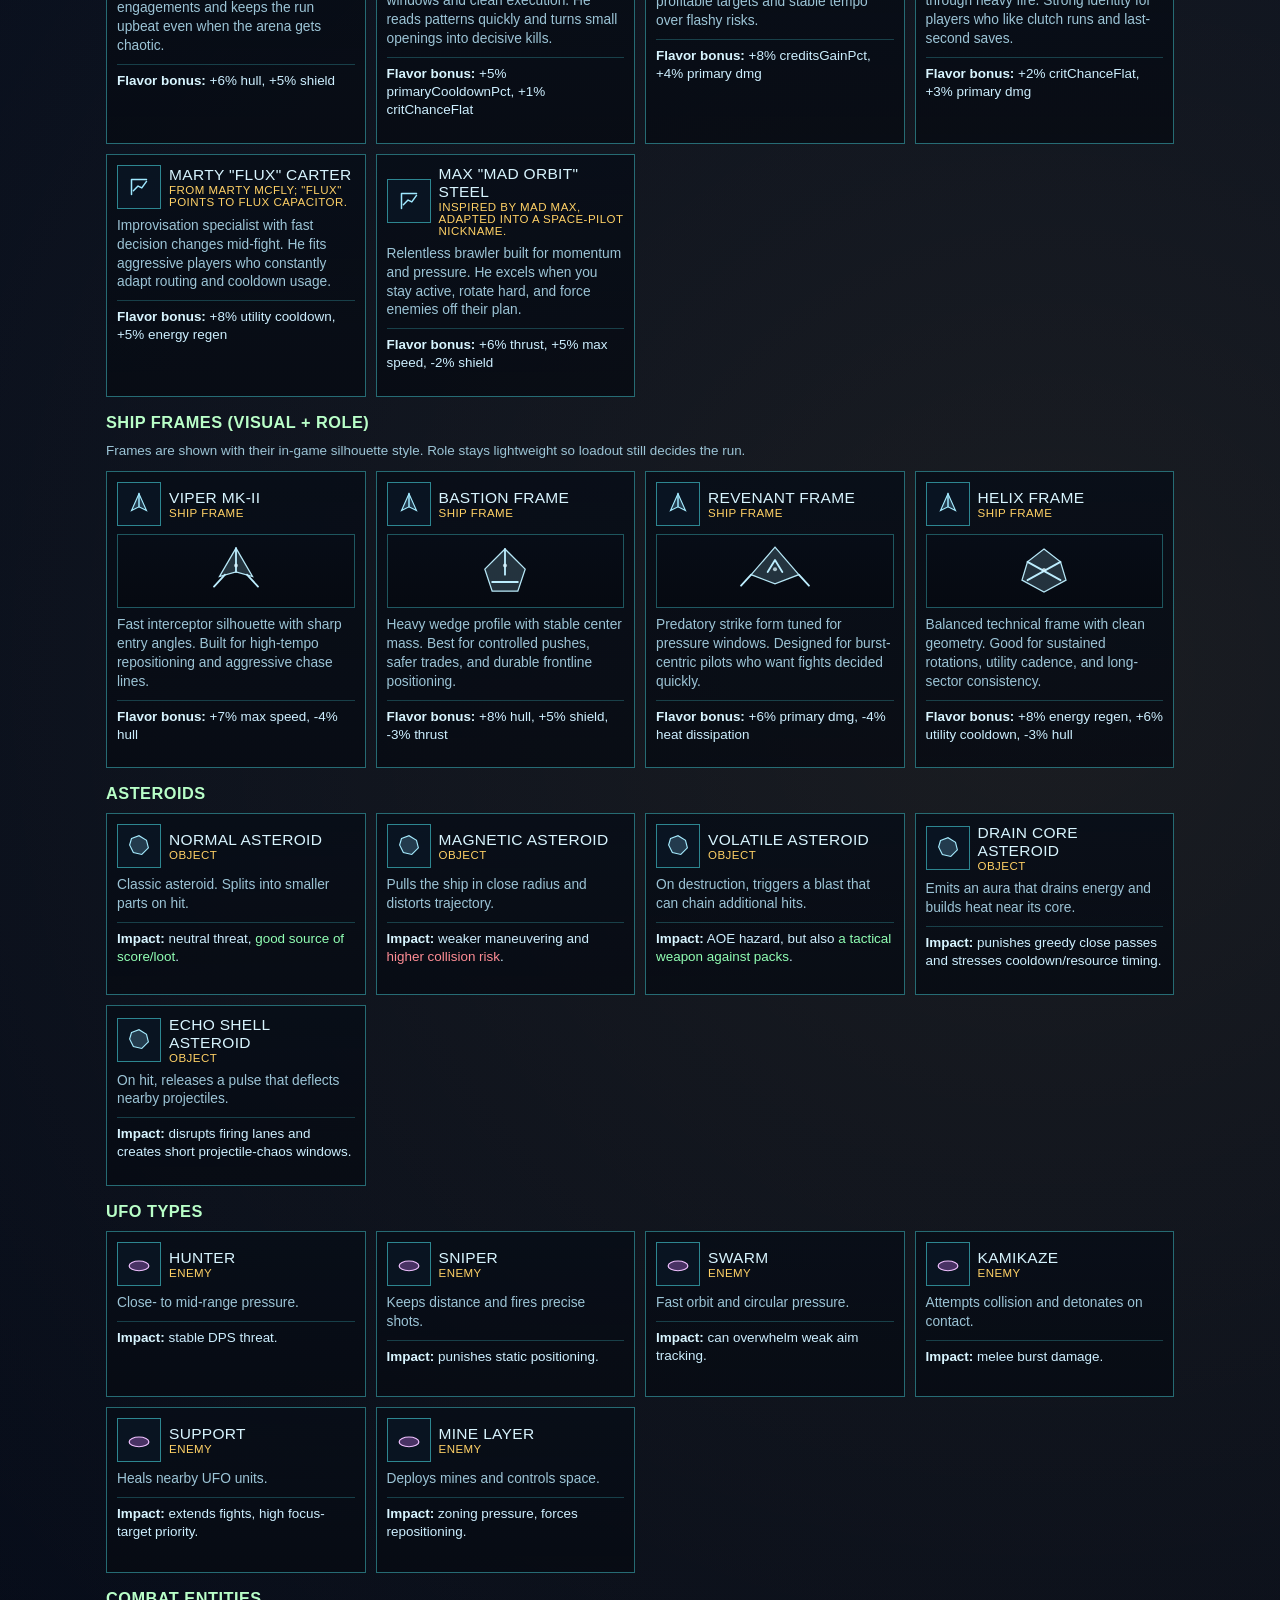
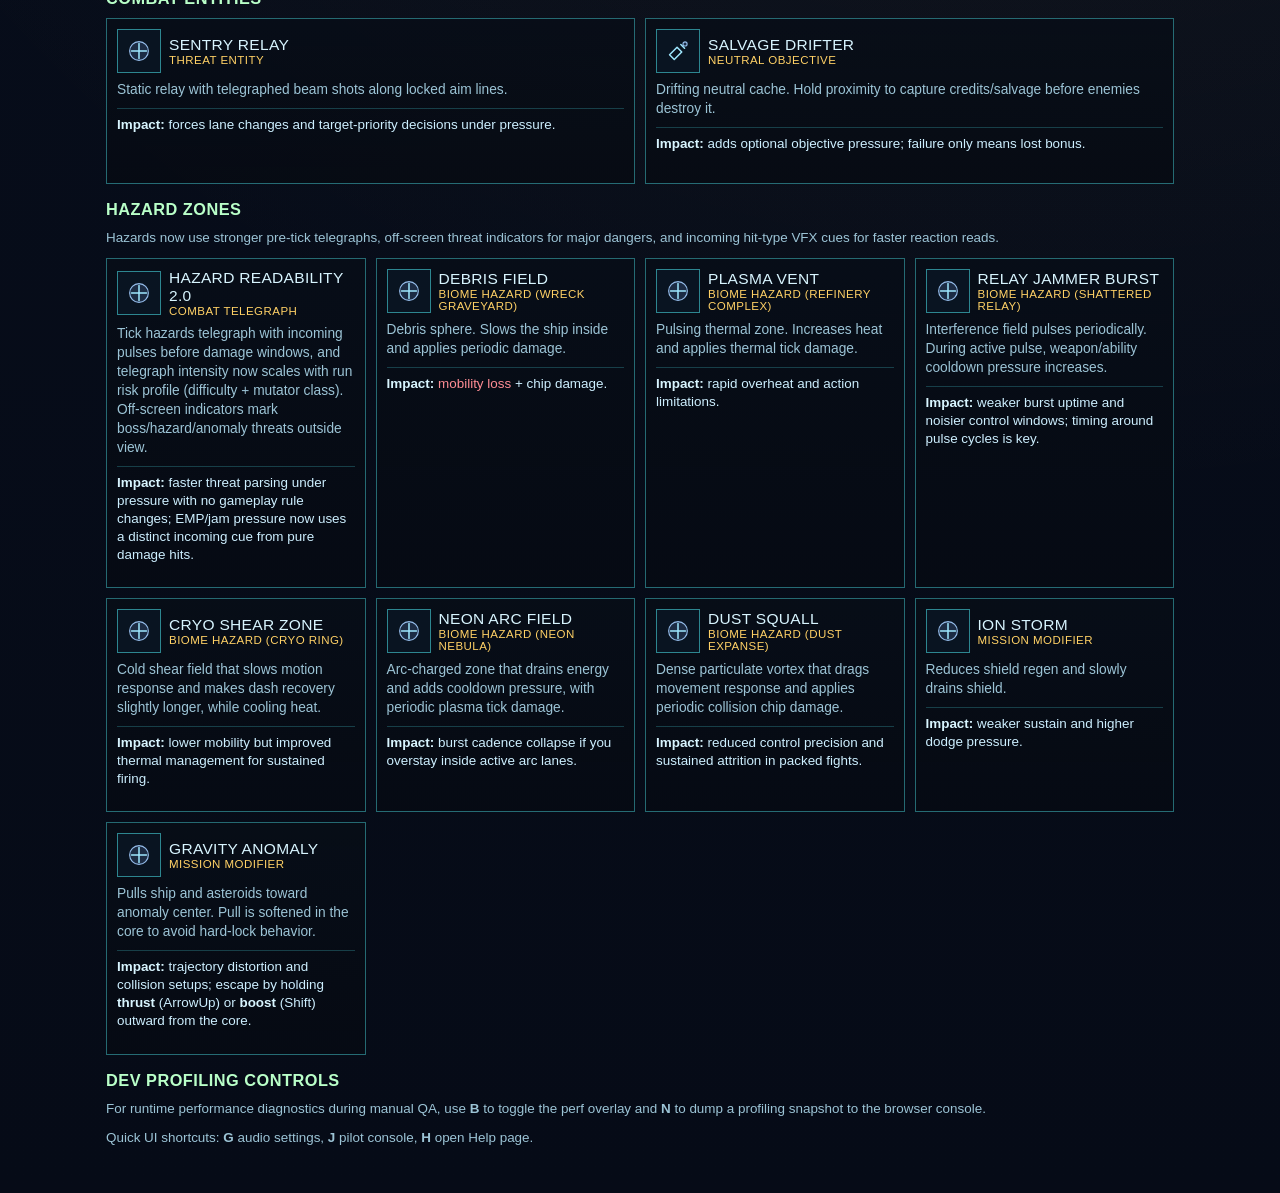
==== commit cf691365: "Add landscape-first mobile UX with smart fullscreen and adaptive touch [build:202603.11.2146]" ====
--- a/help.html
+++ b/help.html
@@ -291,6 +291,7 @@
         difficulty_presets: "mission",
         mutator_presets: "mission",
         touch_controls_mvp: "mission",
+        mobile_landscape_mode: "mission",
         mission_survive: "mission",
         mission_ufo_hunt: "mission",
         mission_asteroid_storm: "mission",
@@ -663,7 +664,7 @@
 
       appendSection({
         titleKey: "help.section.combat_economy",
-          cards: ["shared_pool", "drain_factors", "salvage_loop", "flight_models", "difficulty_presets", "mutator_presets", "touch_controls_mvp"]
+          cards: ["shared_pool", "drain_factors", "salvage_loop", "flight_models", "difficulty_presets", "mutator_presets", "touch_controls_mvp", "mobile_landscape_mode"]
         });
 
       const weaponSection = appendSection({
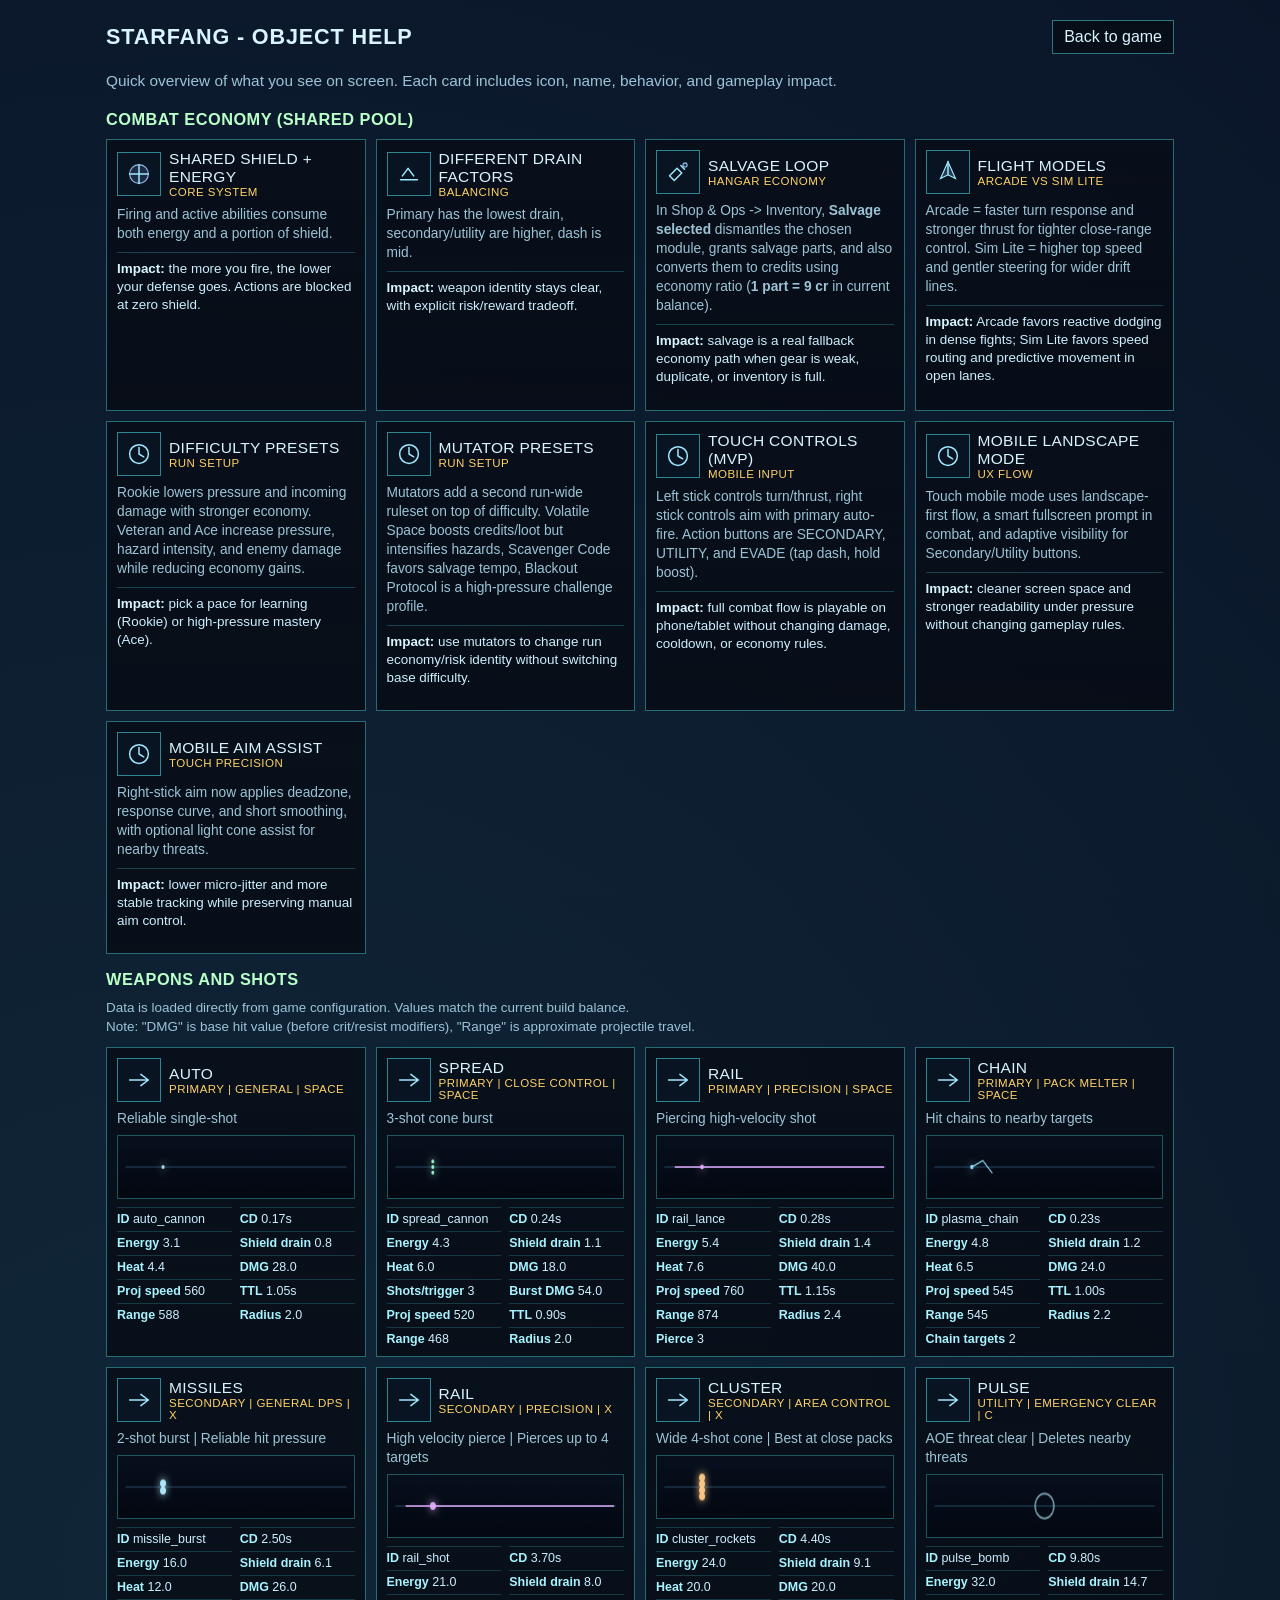
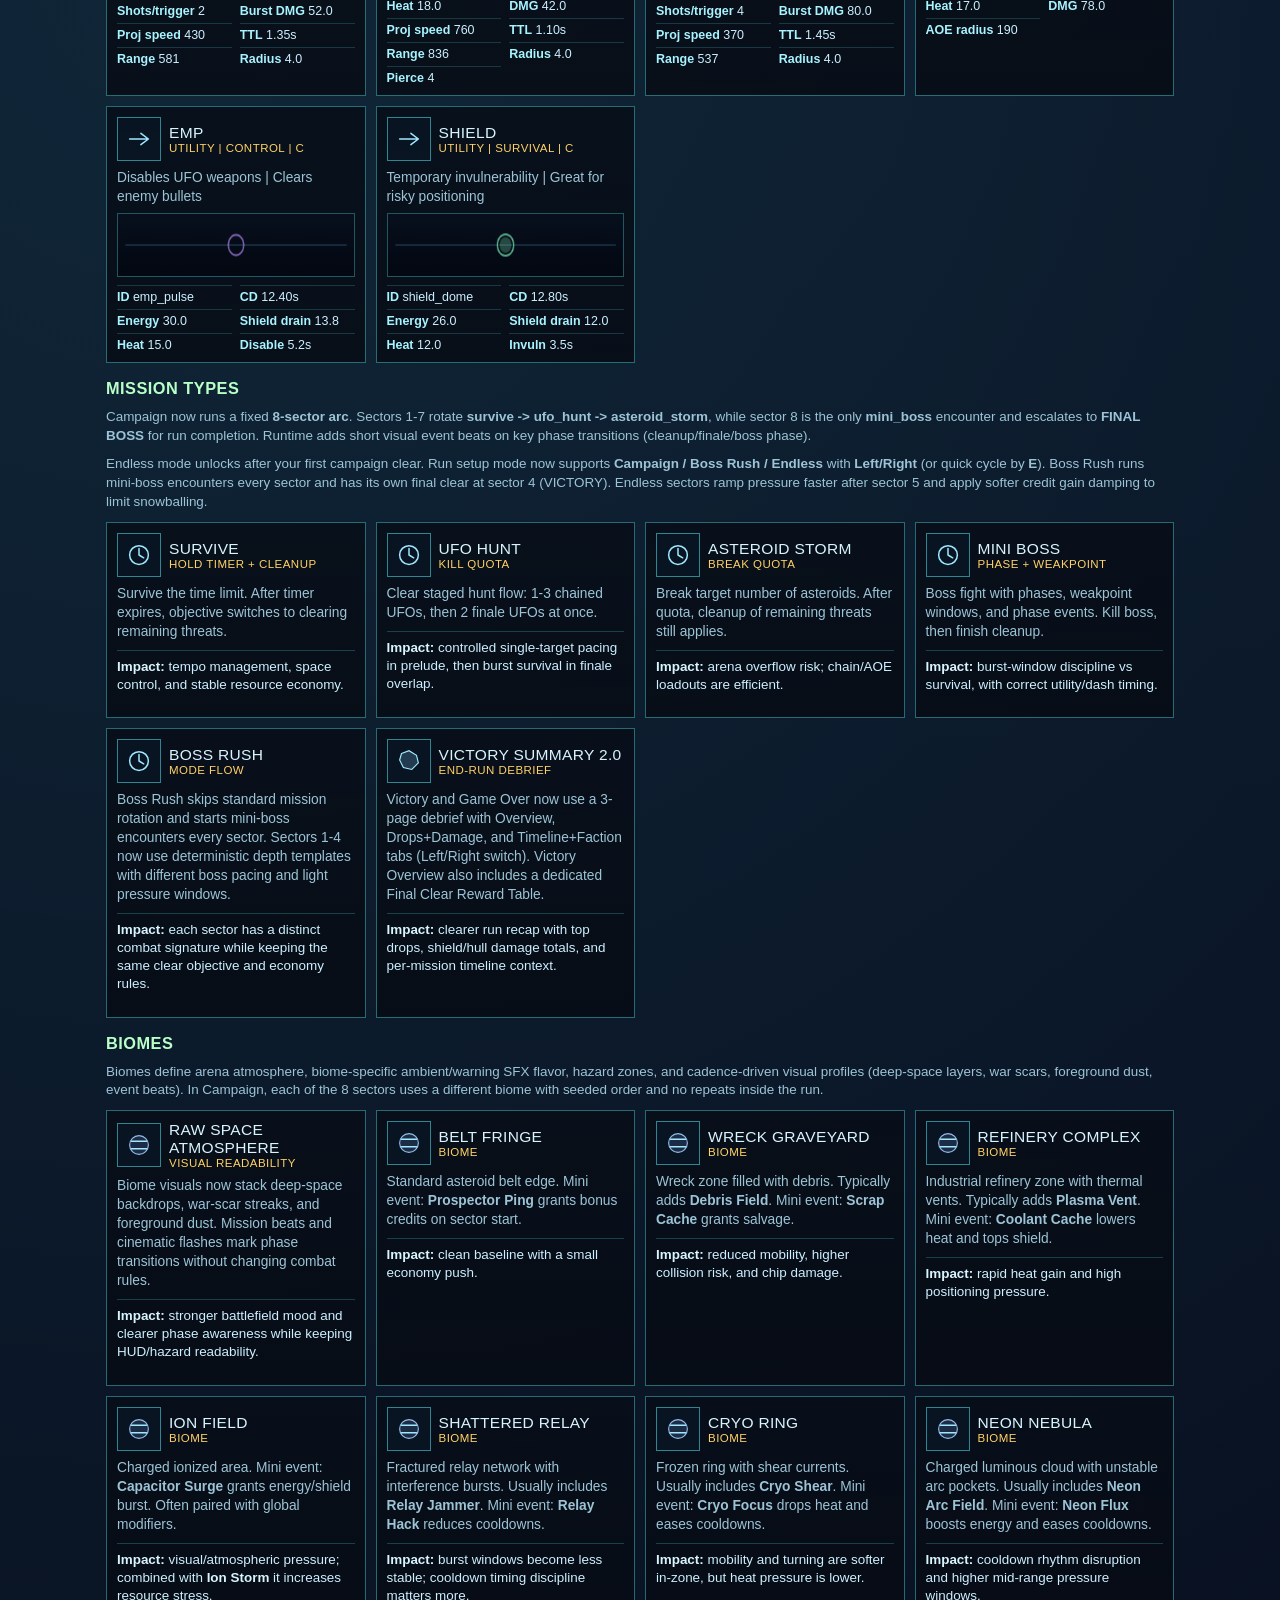
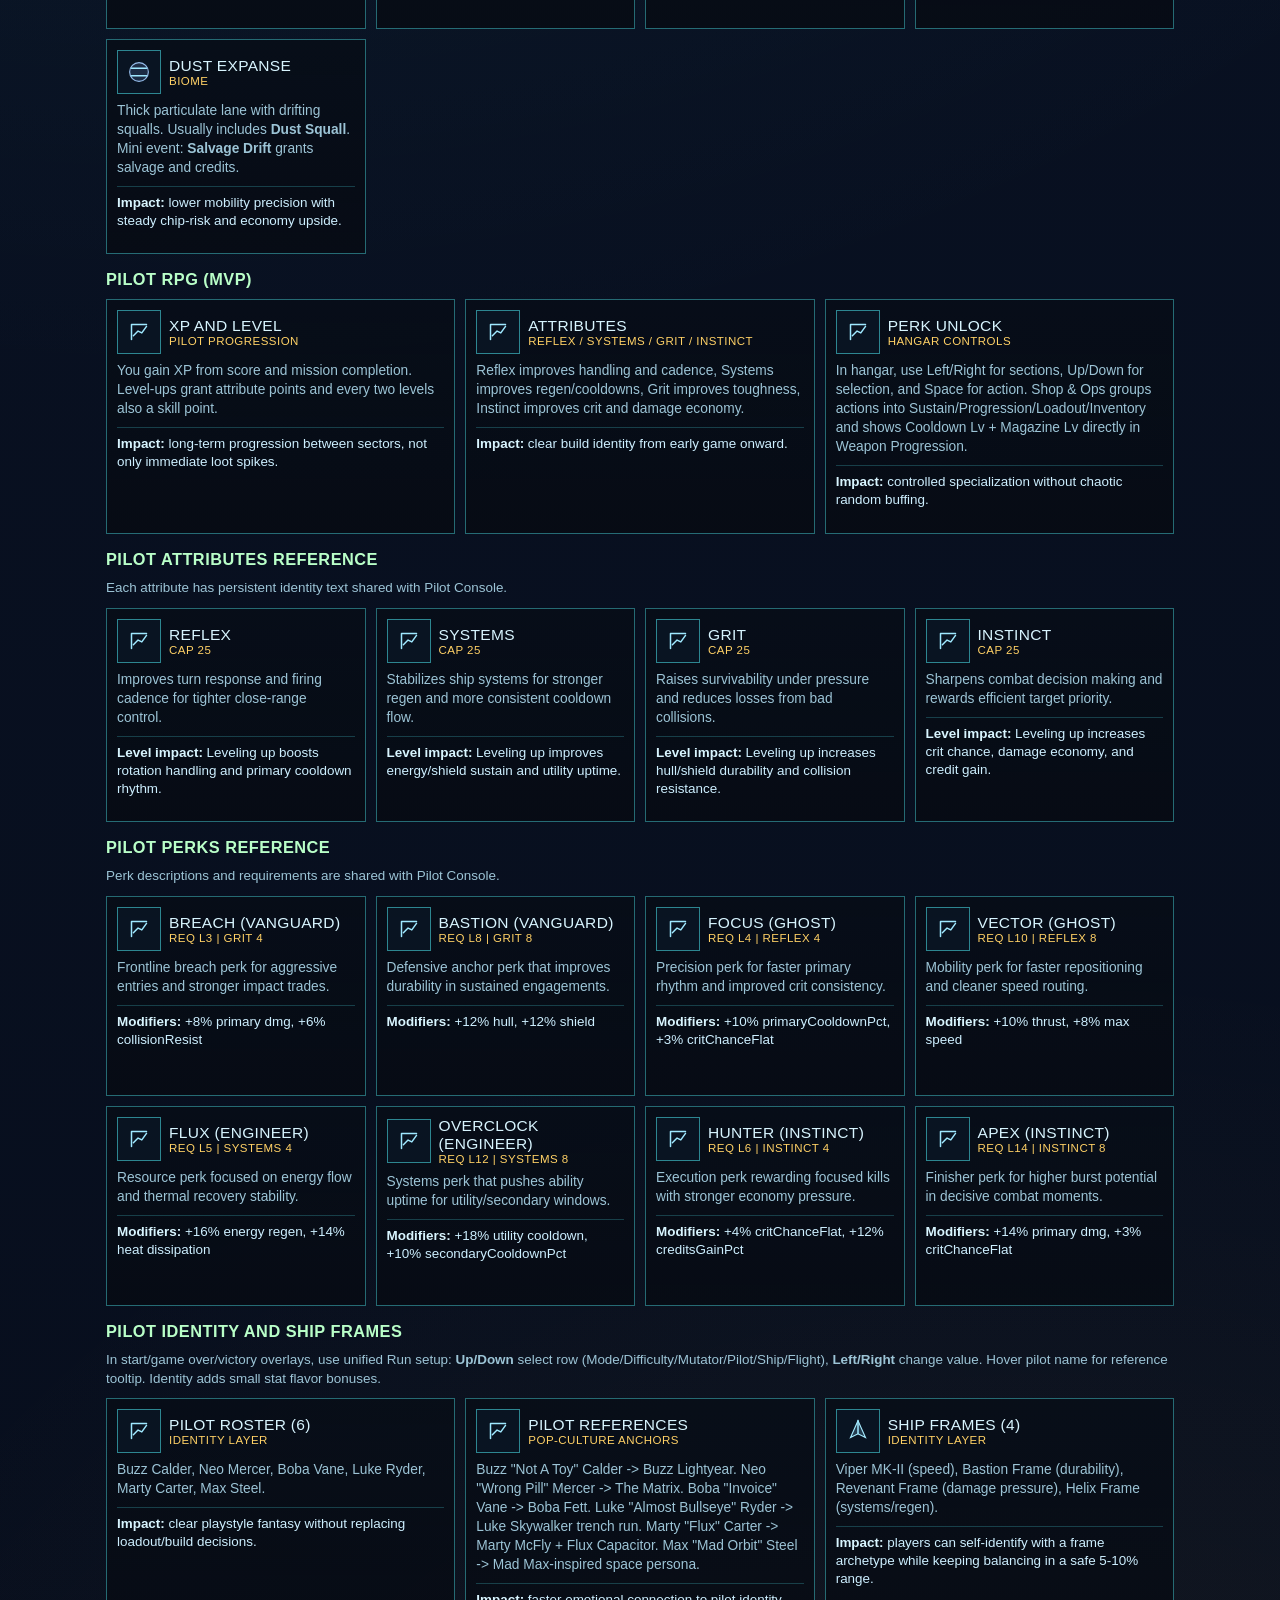
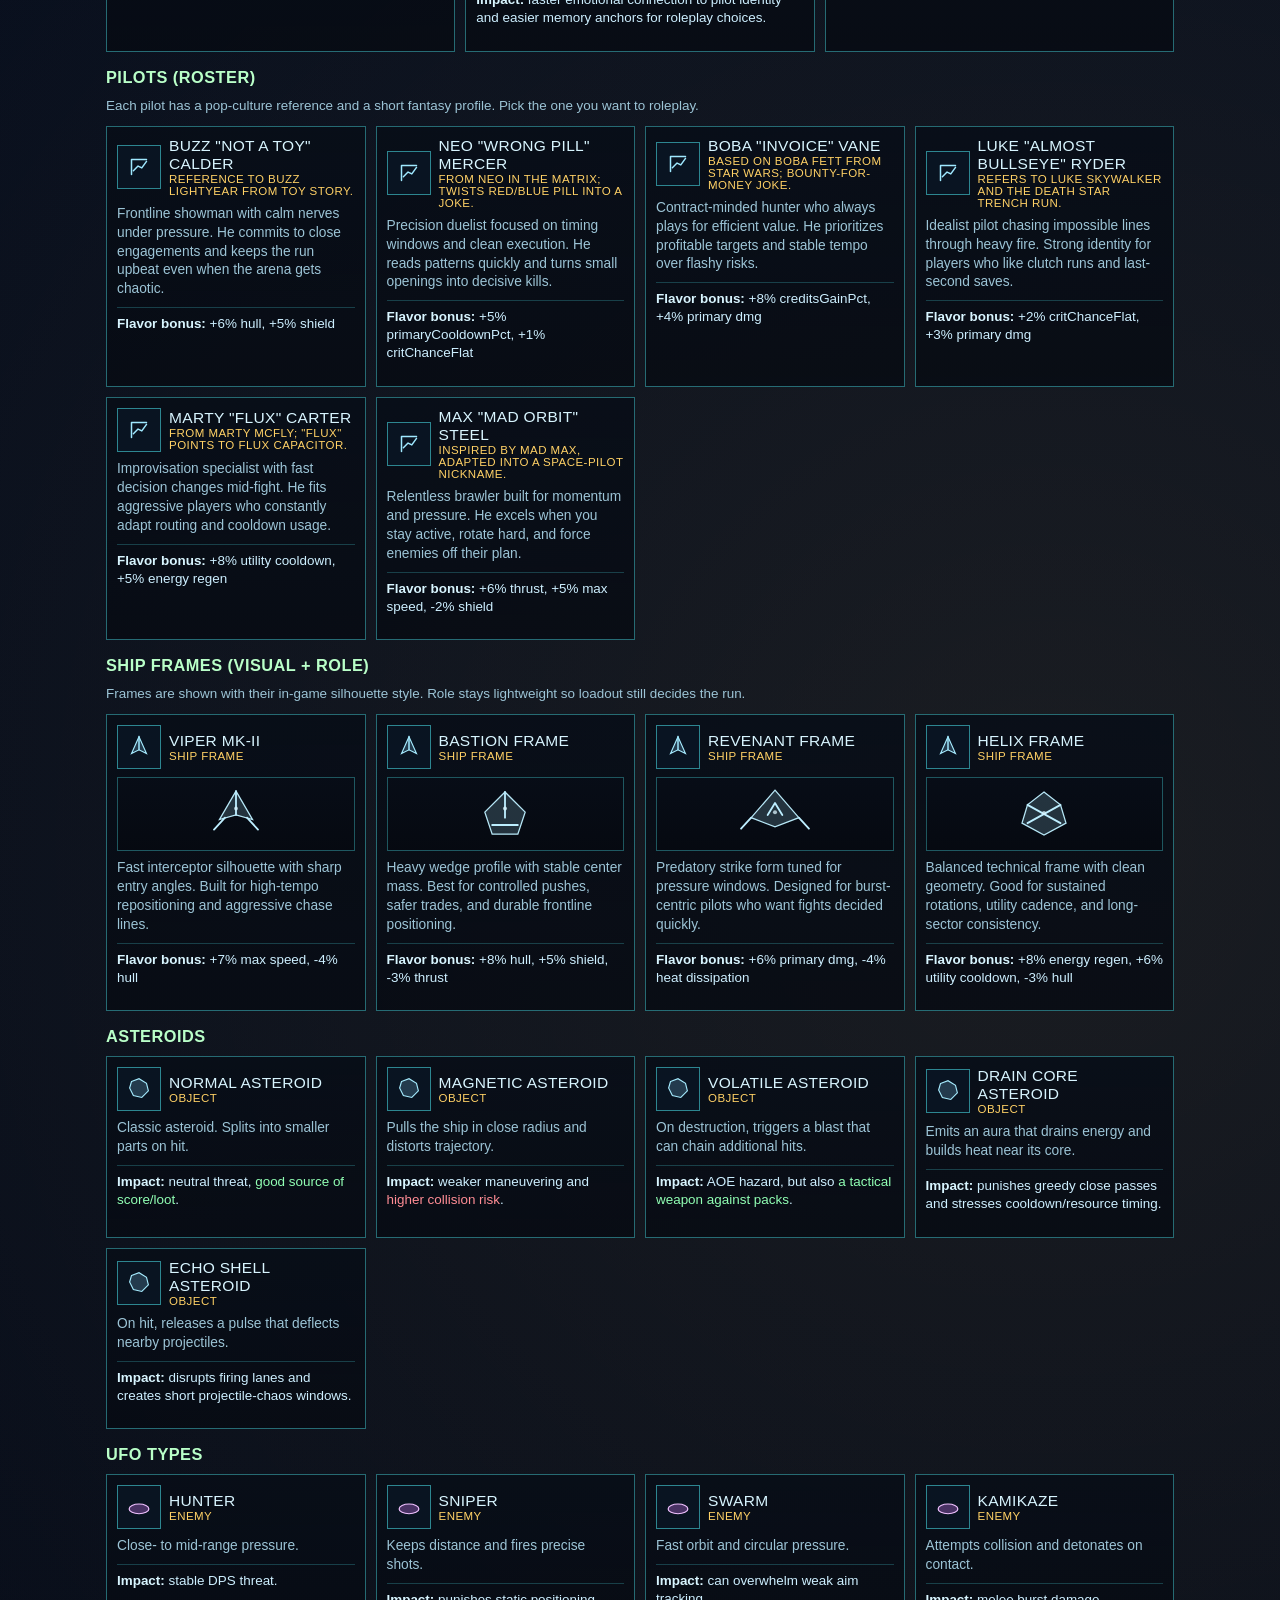
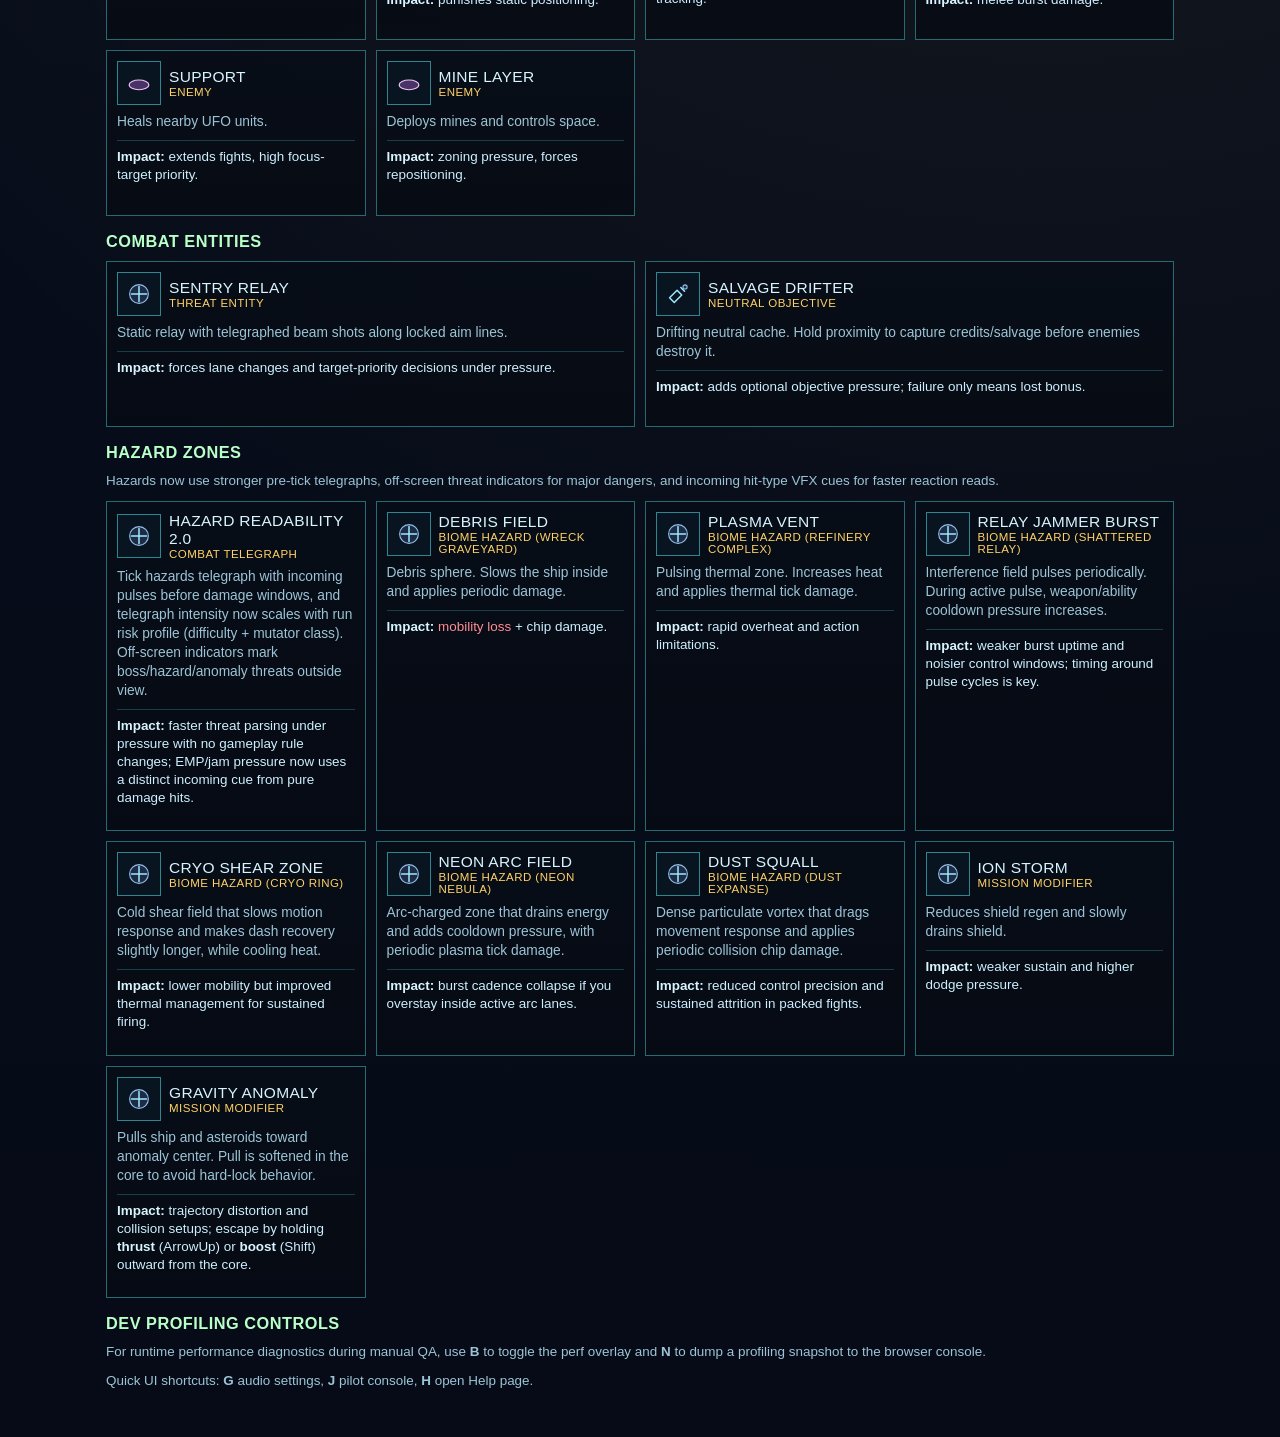
==== commit 191a33a1: "Add mobile touch aim smoothing and light cone assist settings [build:202603.12.0747]" ====
--- a/help.html
+++ b/help.html
@@ -292,6 +292,7 @@
         mutator_presets: "mission",
         touch_controls_mvp: "mission",
         mobile_landscape_mode: "mission",
+        mobile_aim_assist: "mission",
         mission_survive: "mission",
         mission_ufo_hunt: "mission",
         mission_asteroid_storm: "mission",
@@ -664,7 +665,7 @@
 
       appendSection({
         titleKey: "help.section.combat_economy",
-          cards: ["shared_pool", "drain_factors", "salvage_loop", "flight_models", "difficulty_presets", "mutator_presets", "touch_controls_mvp", "mobile_landscape_mode"]
+          cards: ["shared_pool", "drain_factors", "salvage_loop", "flight_models", "difficulty_presets", "mutator_presets", "touch_controls_mvp", "mobile_landscape_mode", "mobile_aim_assist"]
         });
 
       const weaponSection = appendSection({
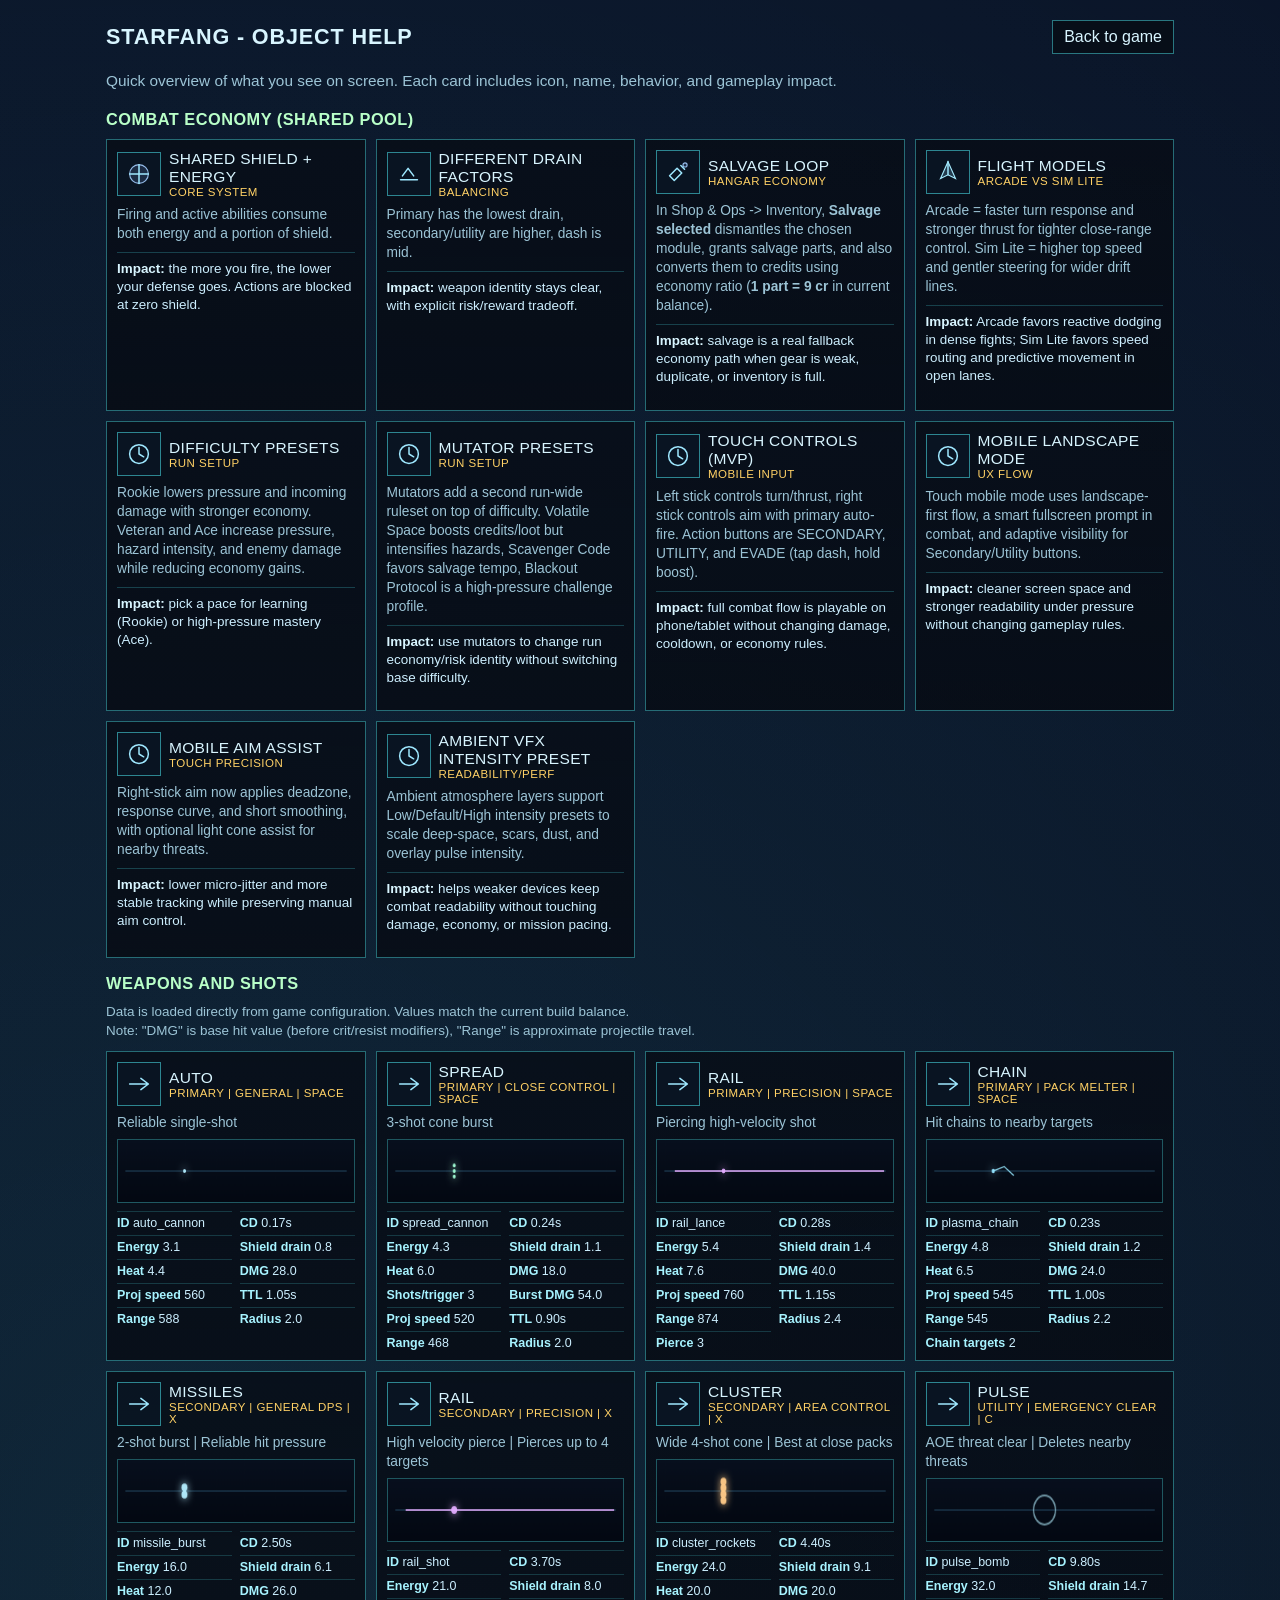
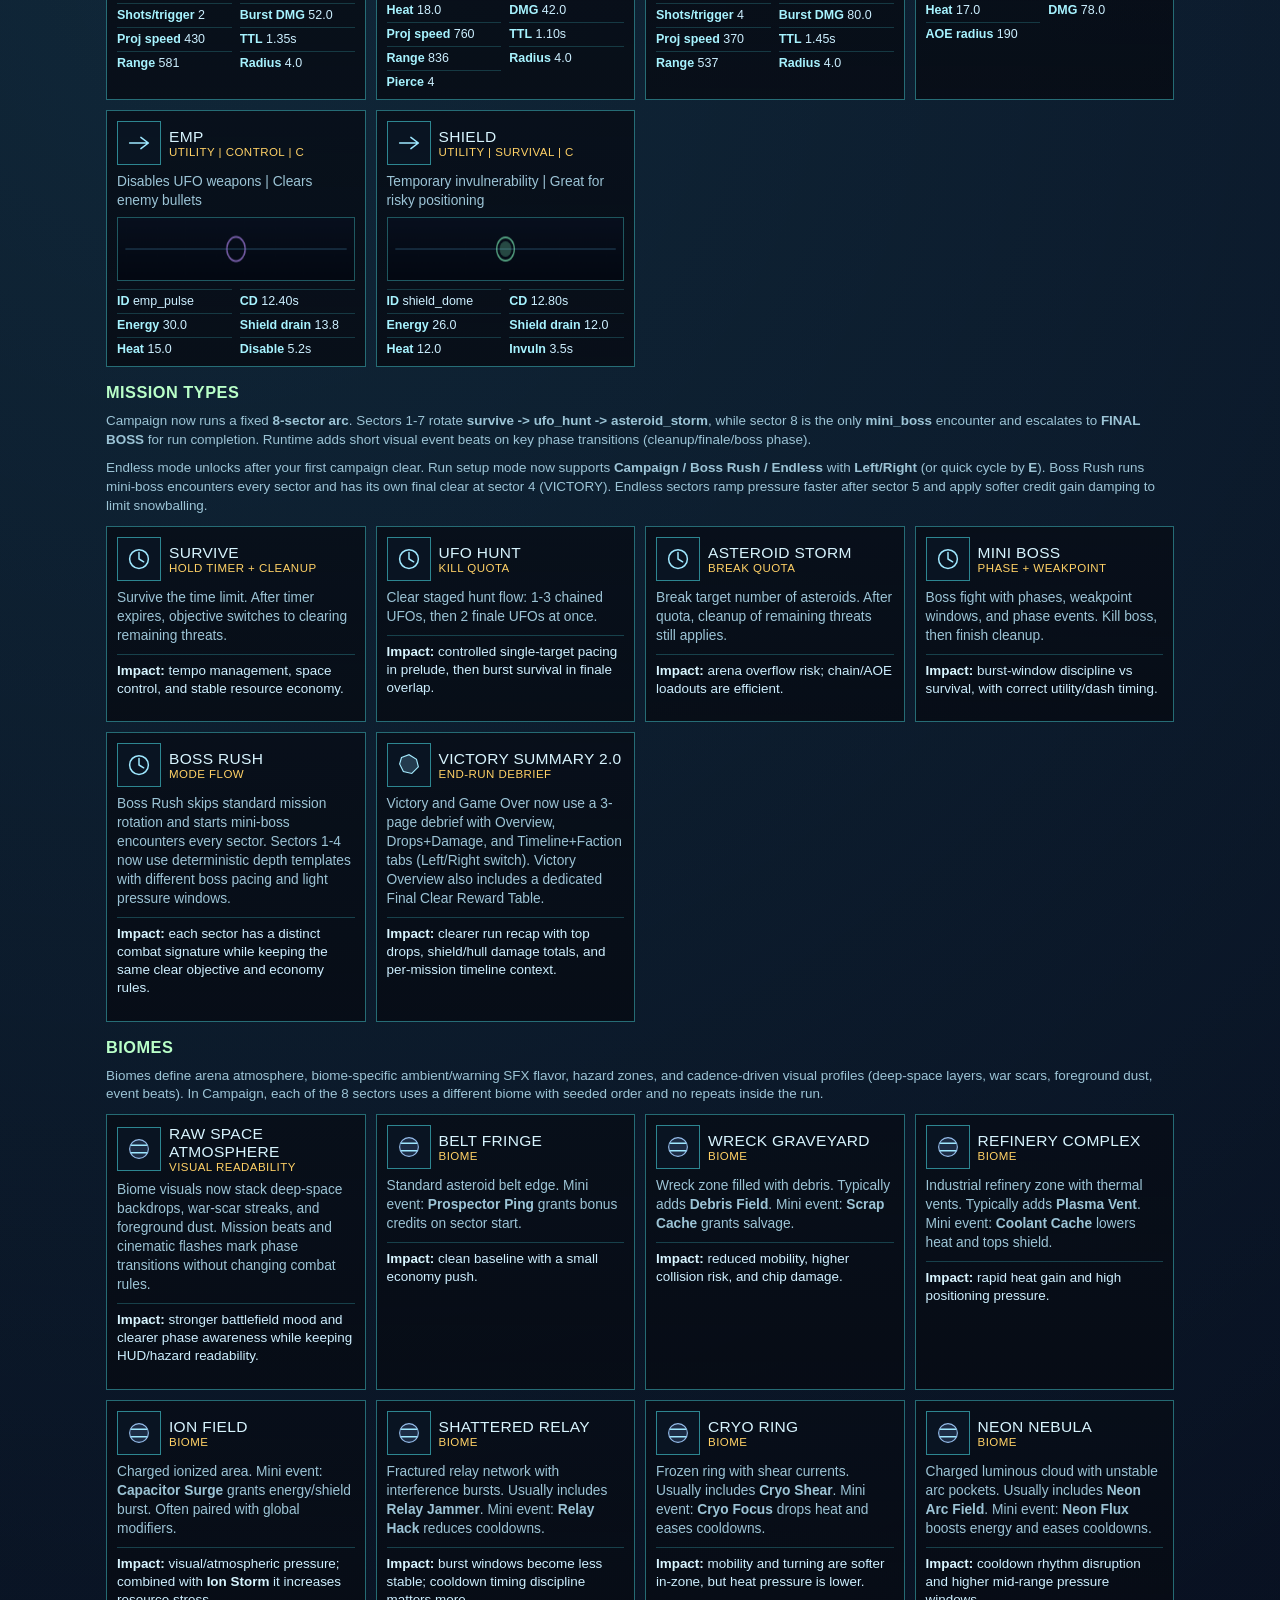
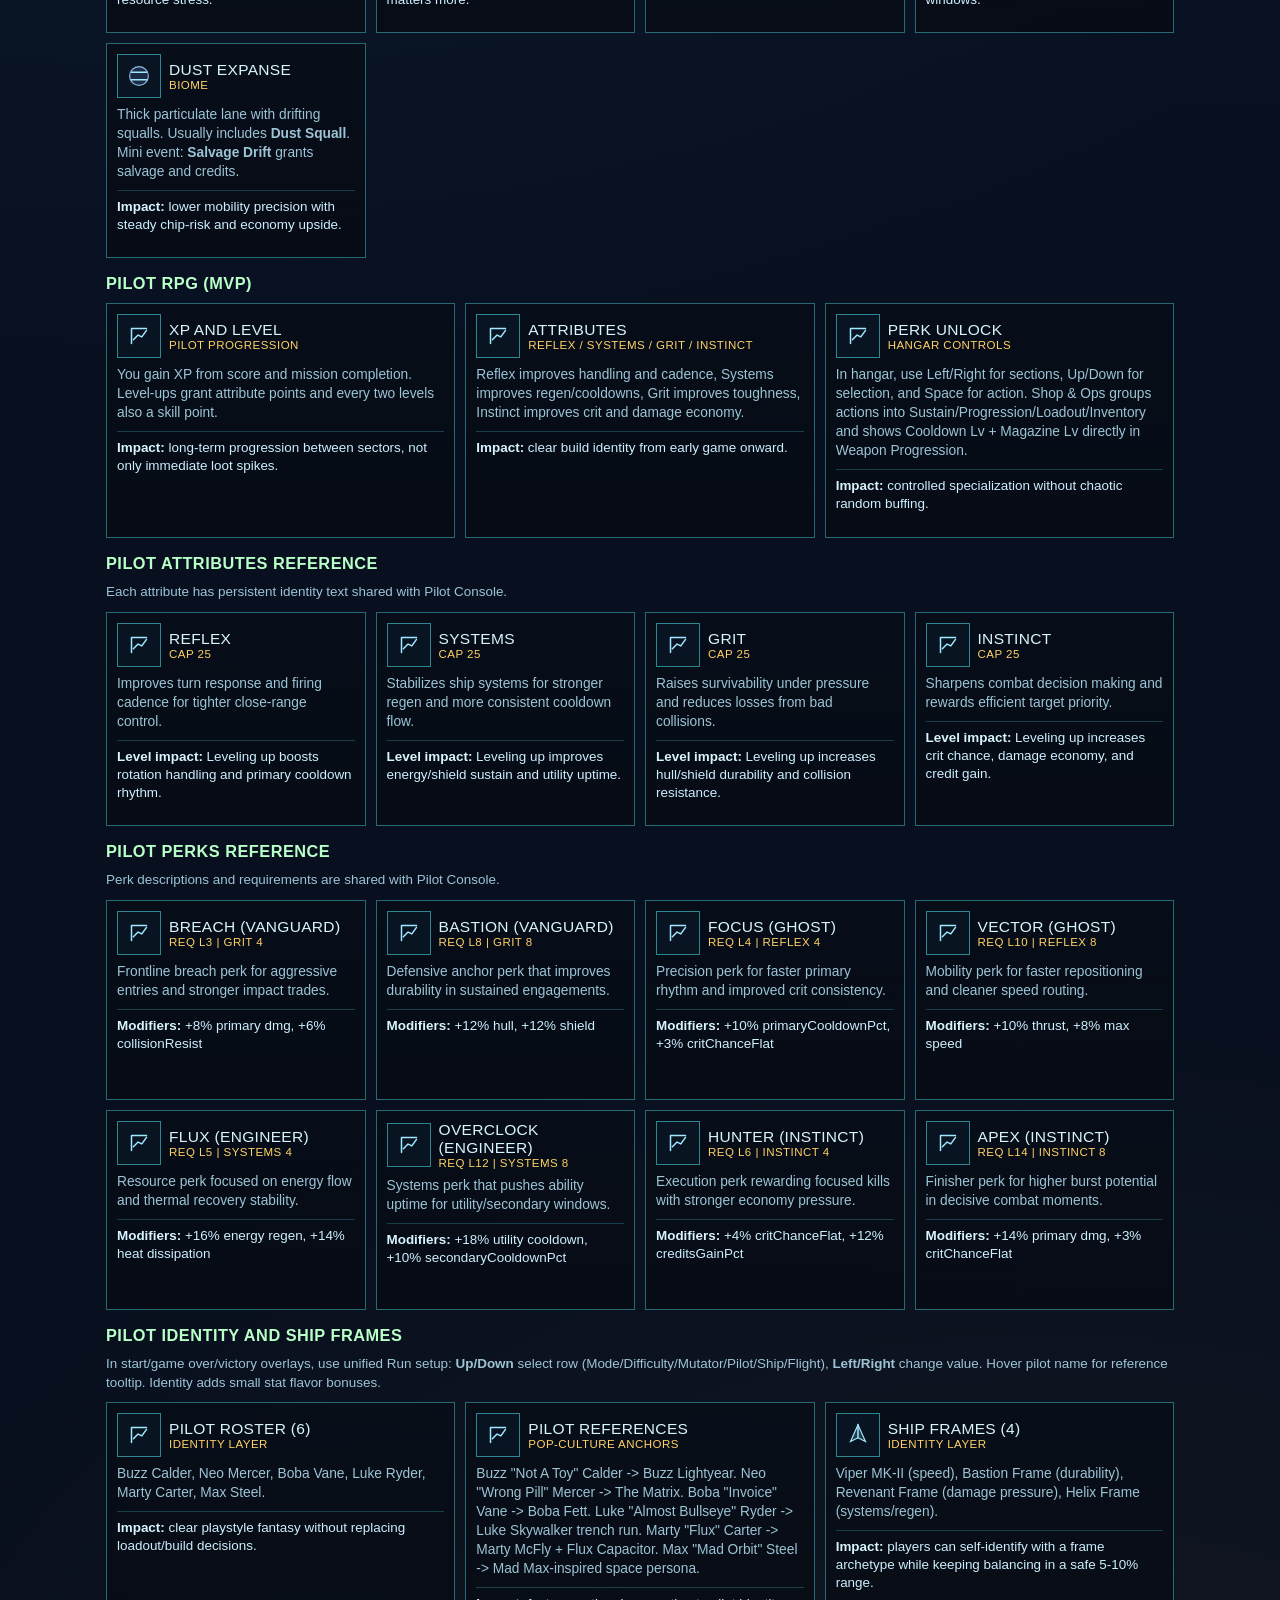
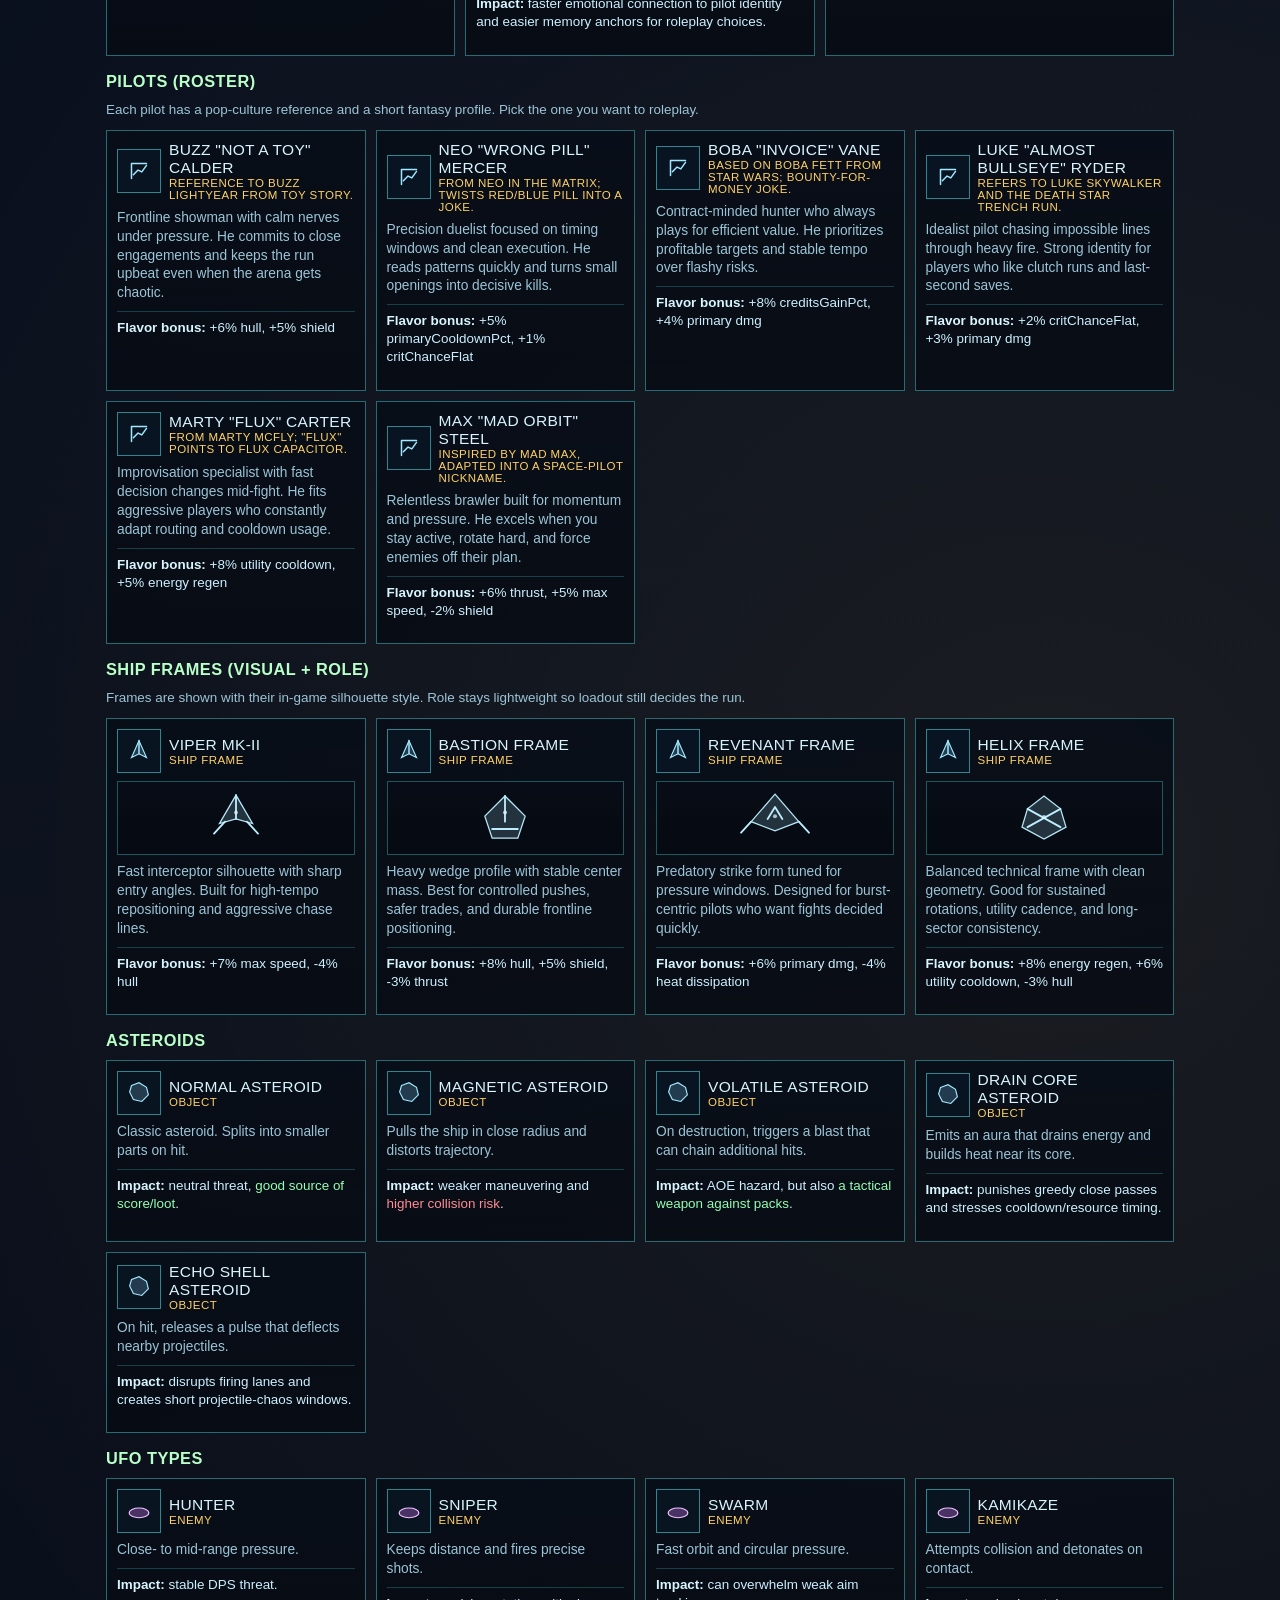
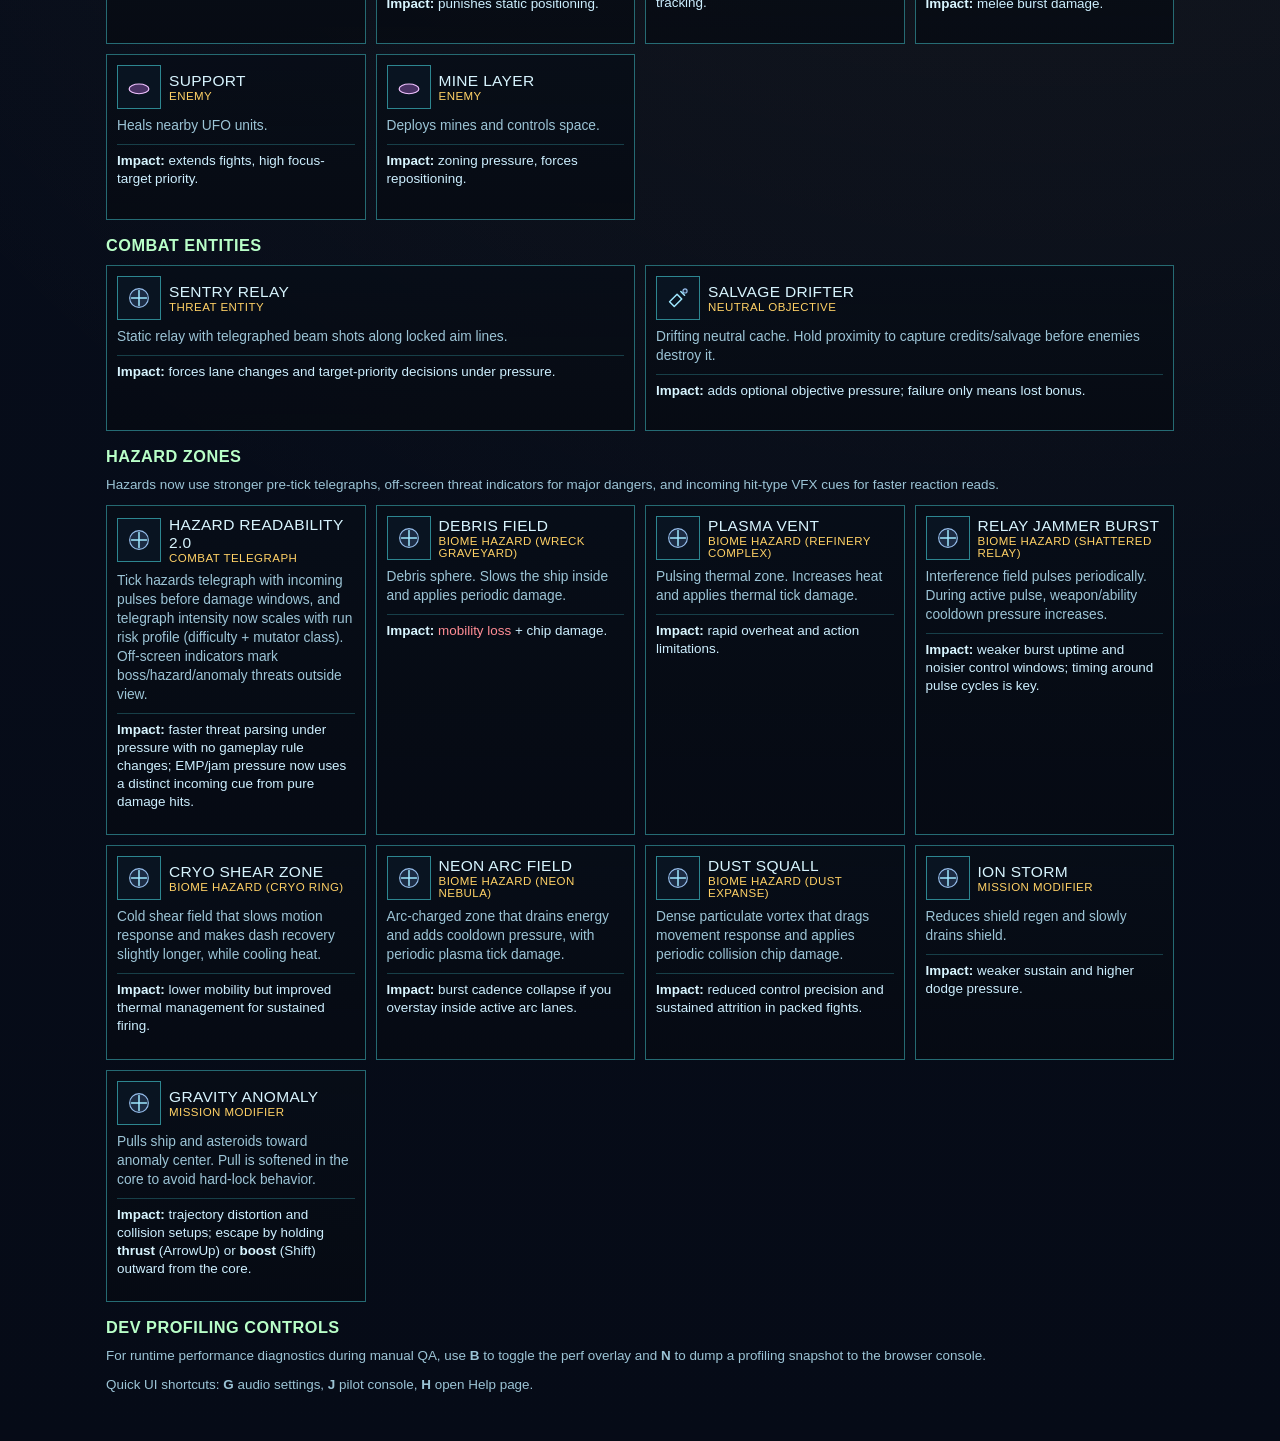
==== commit 6604d2bc: "Add ambient VFX intensity presets with mobile UI preference [build:202603.12.1640]" ====
--- a/help.html
+++ b/help.html
@@ -293,6 +293,7 @@
         touch_controls_mvp: "mission",
         mobile_landscape_mode: "mission",
         mobile_aim_assist: "mission",
+        mobile_vfx_intensity: "mission",
         mission_survive: "mission",
         mission_ufo_hunt: "mission",
         mission_asteroid_storm: "mission",
@@ -665,7 +666,7 @@
 
       appendSection({
         titleKey: "help.section.combat_economy",
-          cards: ["shared_pool", "drain_factors", "salvage_loop", "flight_models", "difficulty_presets", "mutator_presets", "touch_controls_mvp", "mobile_landscape_mode", "mobile_aim_assist"]
+          cards: ["shared_pool", "drain_factors", "salvage_loop", "flight_models", "difficulty_presets", "mutator_presets", "touch_controls_mvp", "mobile_landscape_mode", "mobile_aim_assist", "mobile_vfx_intensity"]
         });
 
       const weaponSection = appendSection({
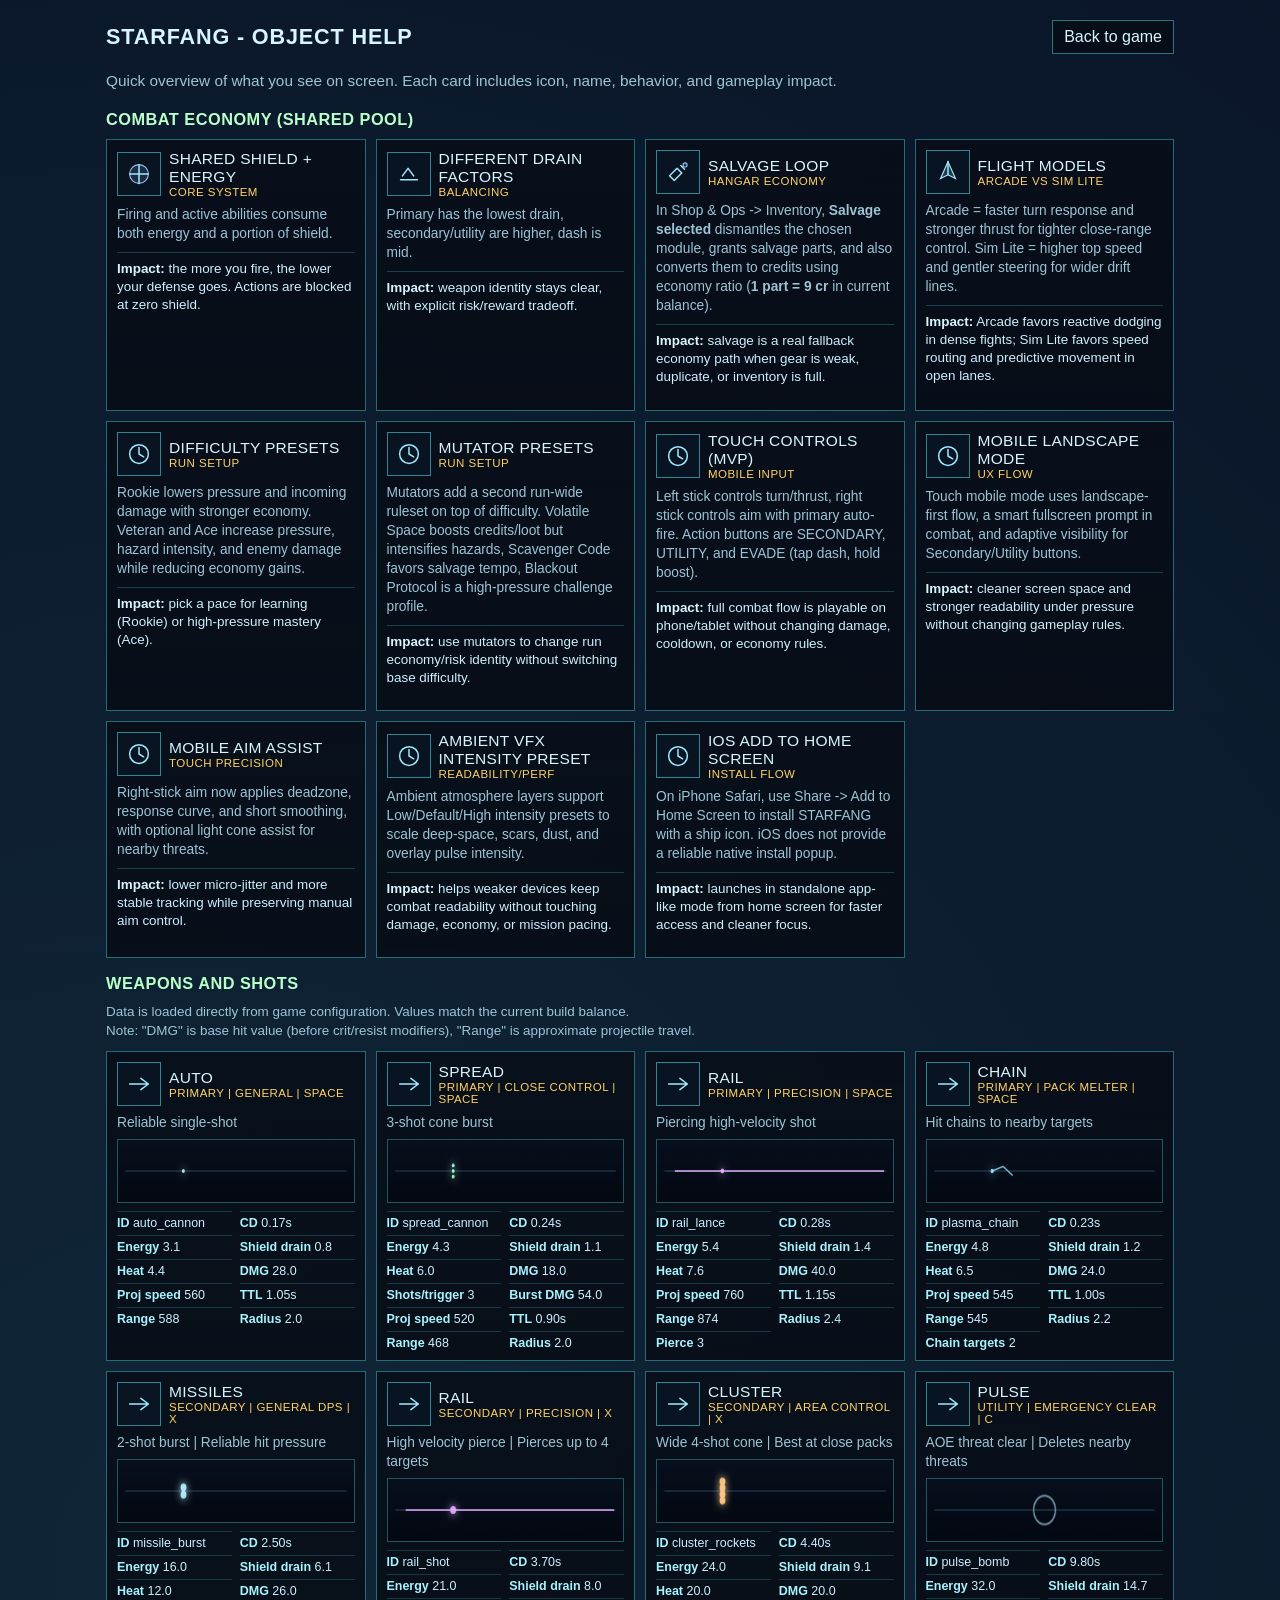
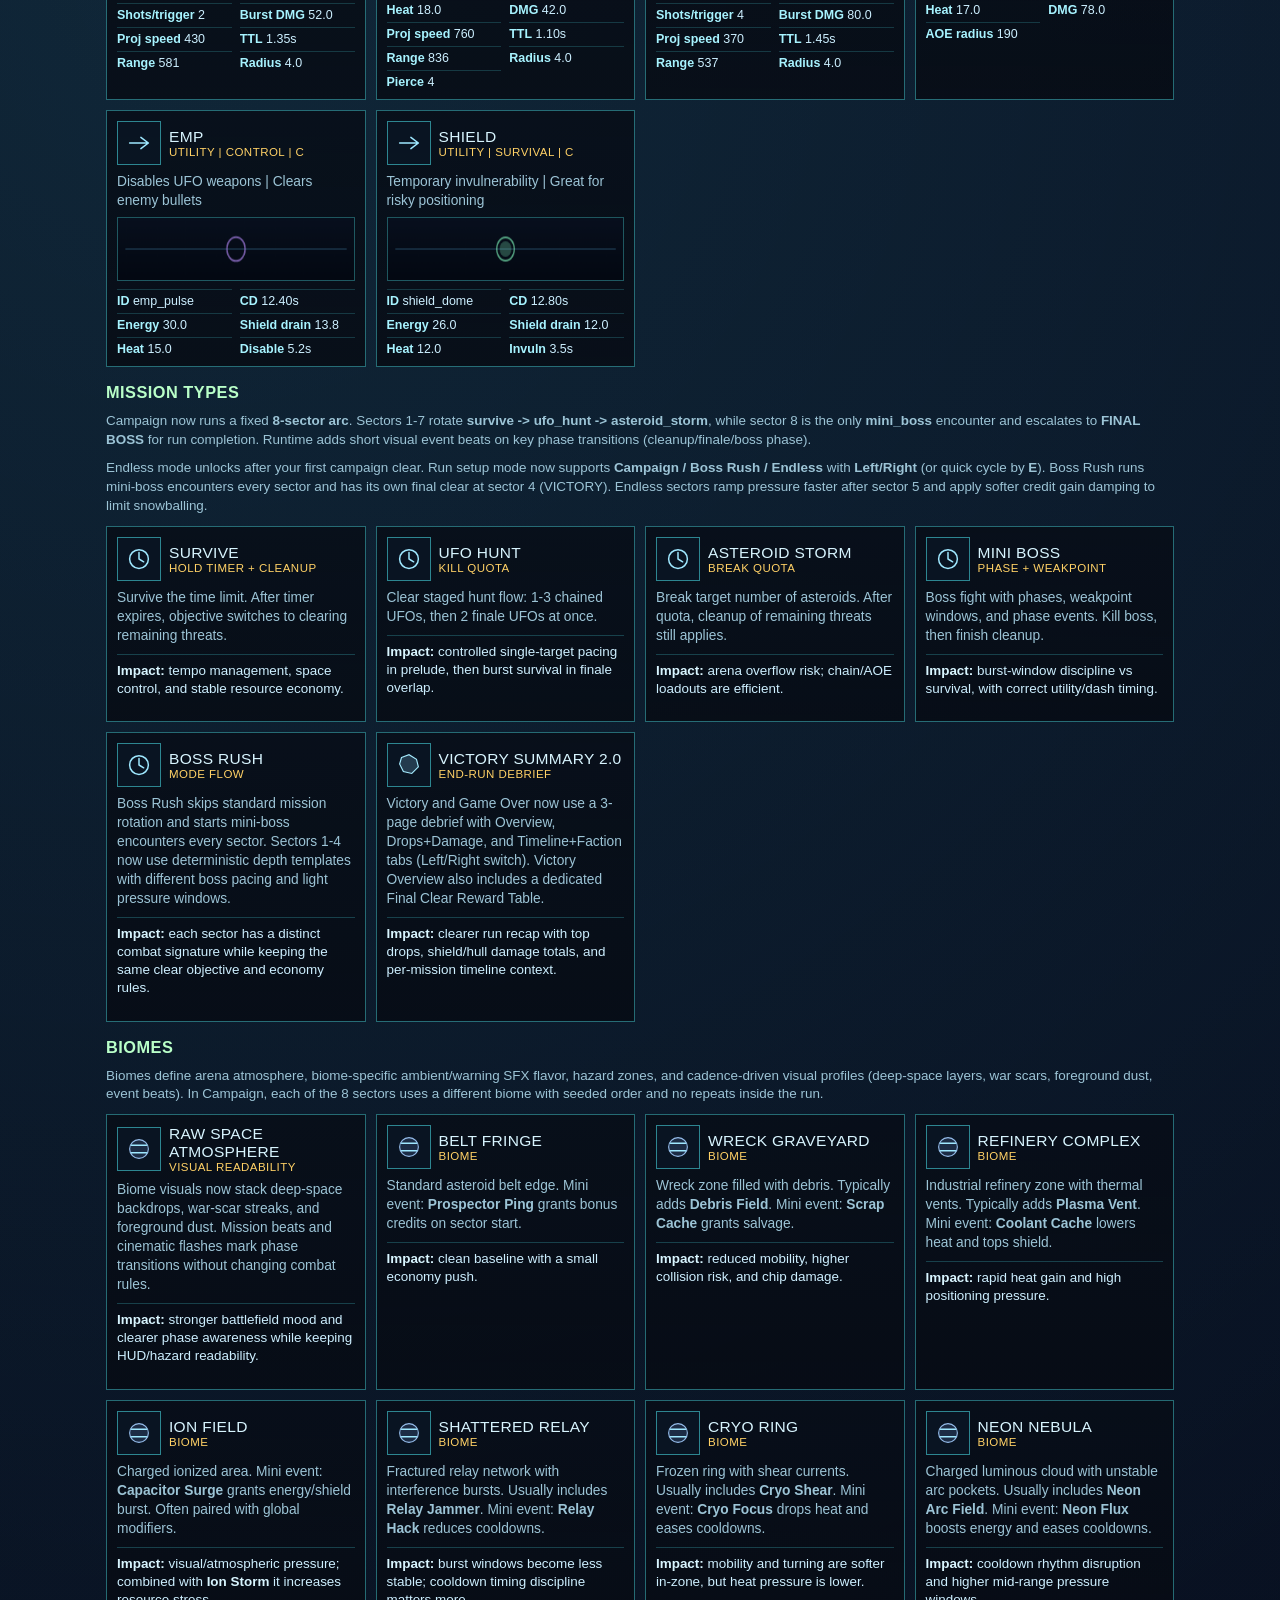
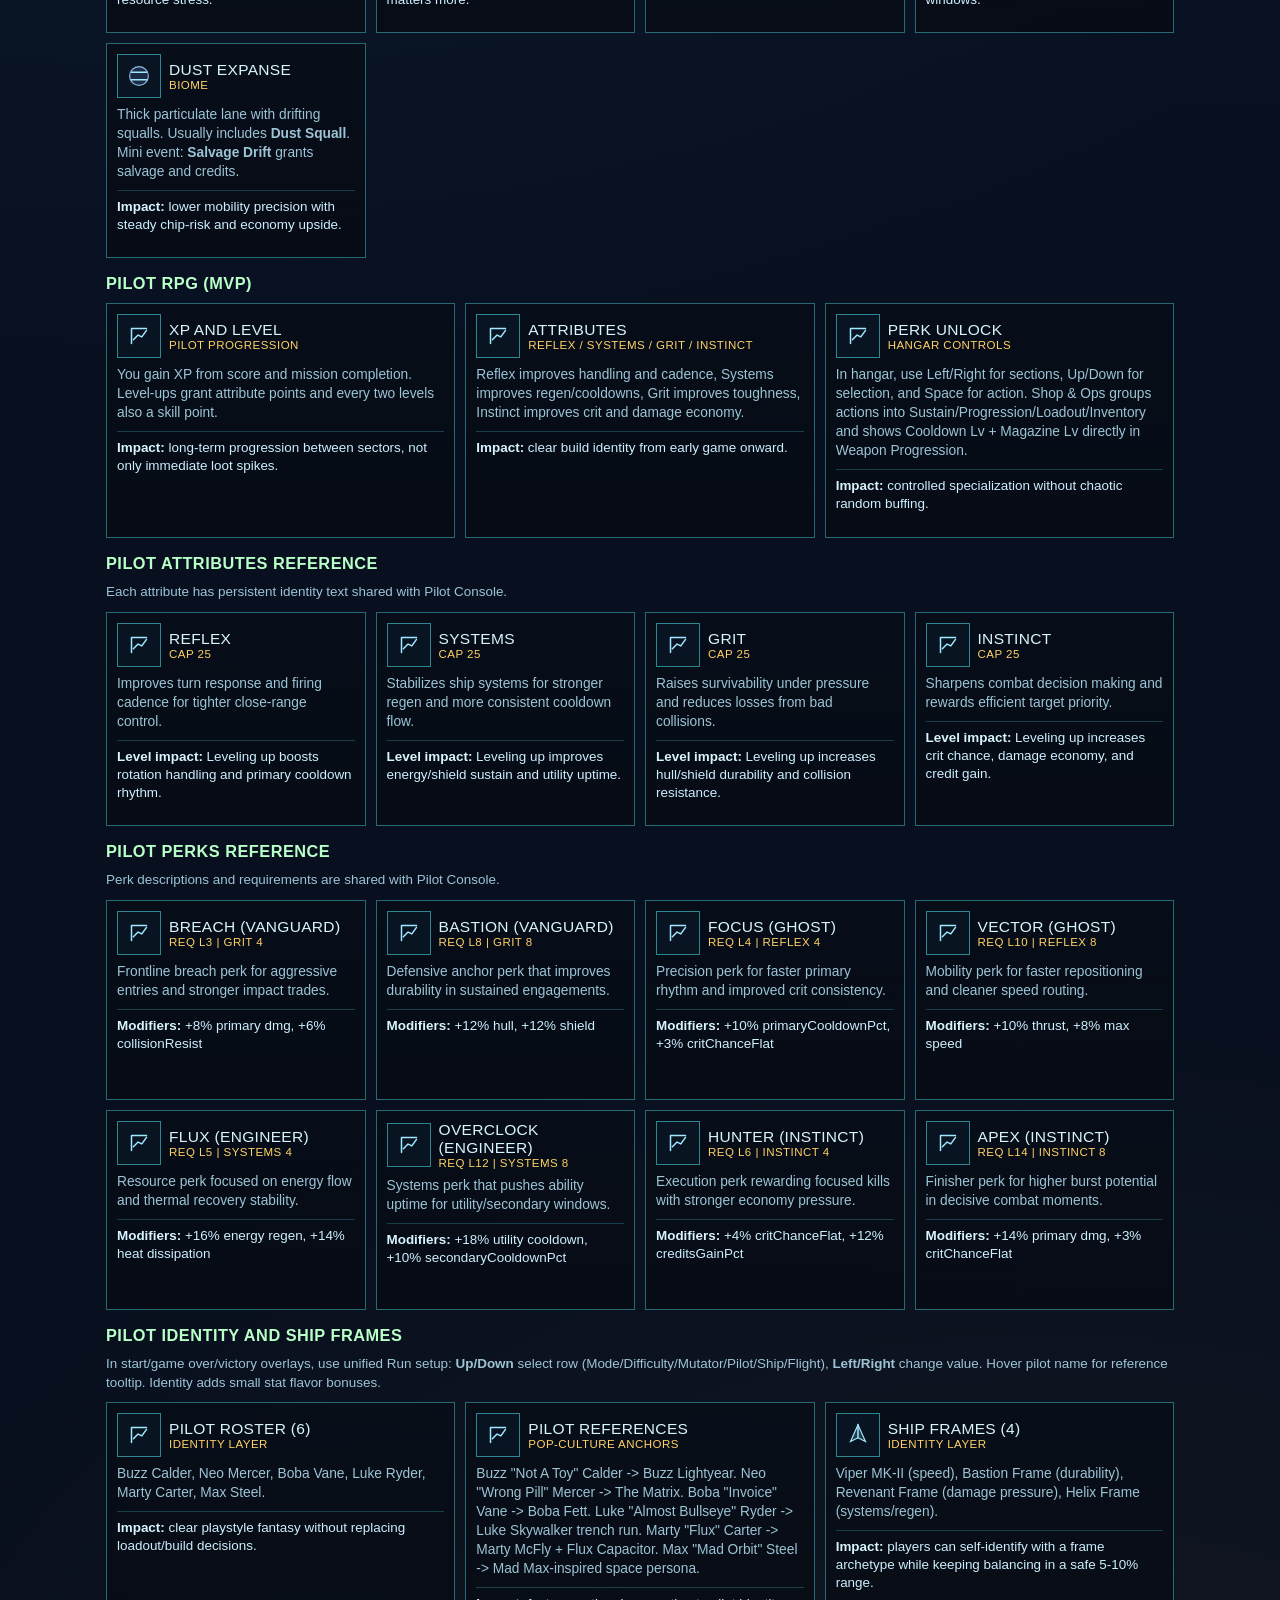
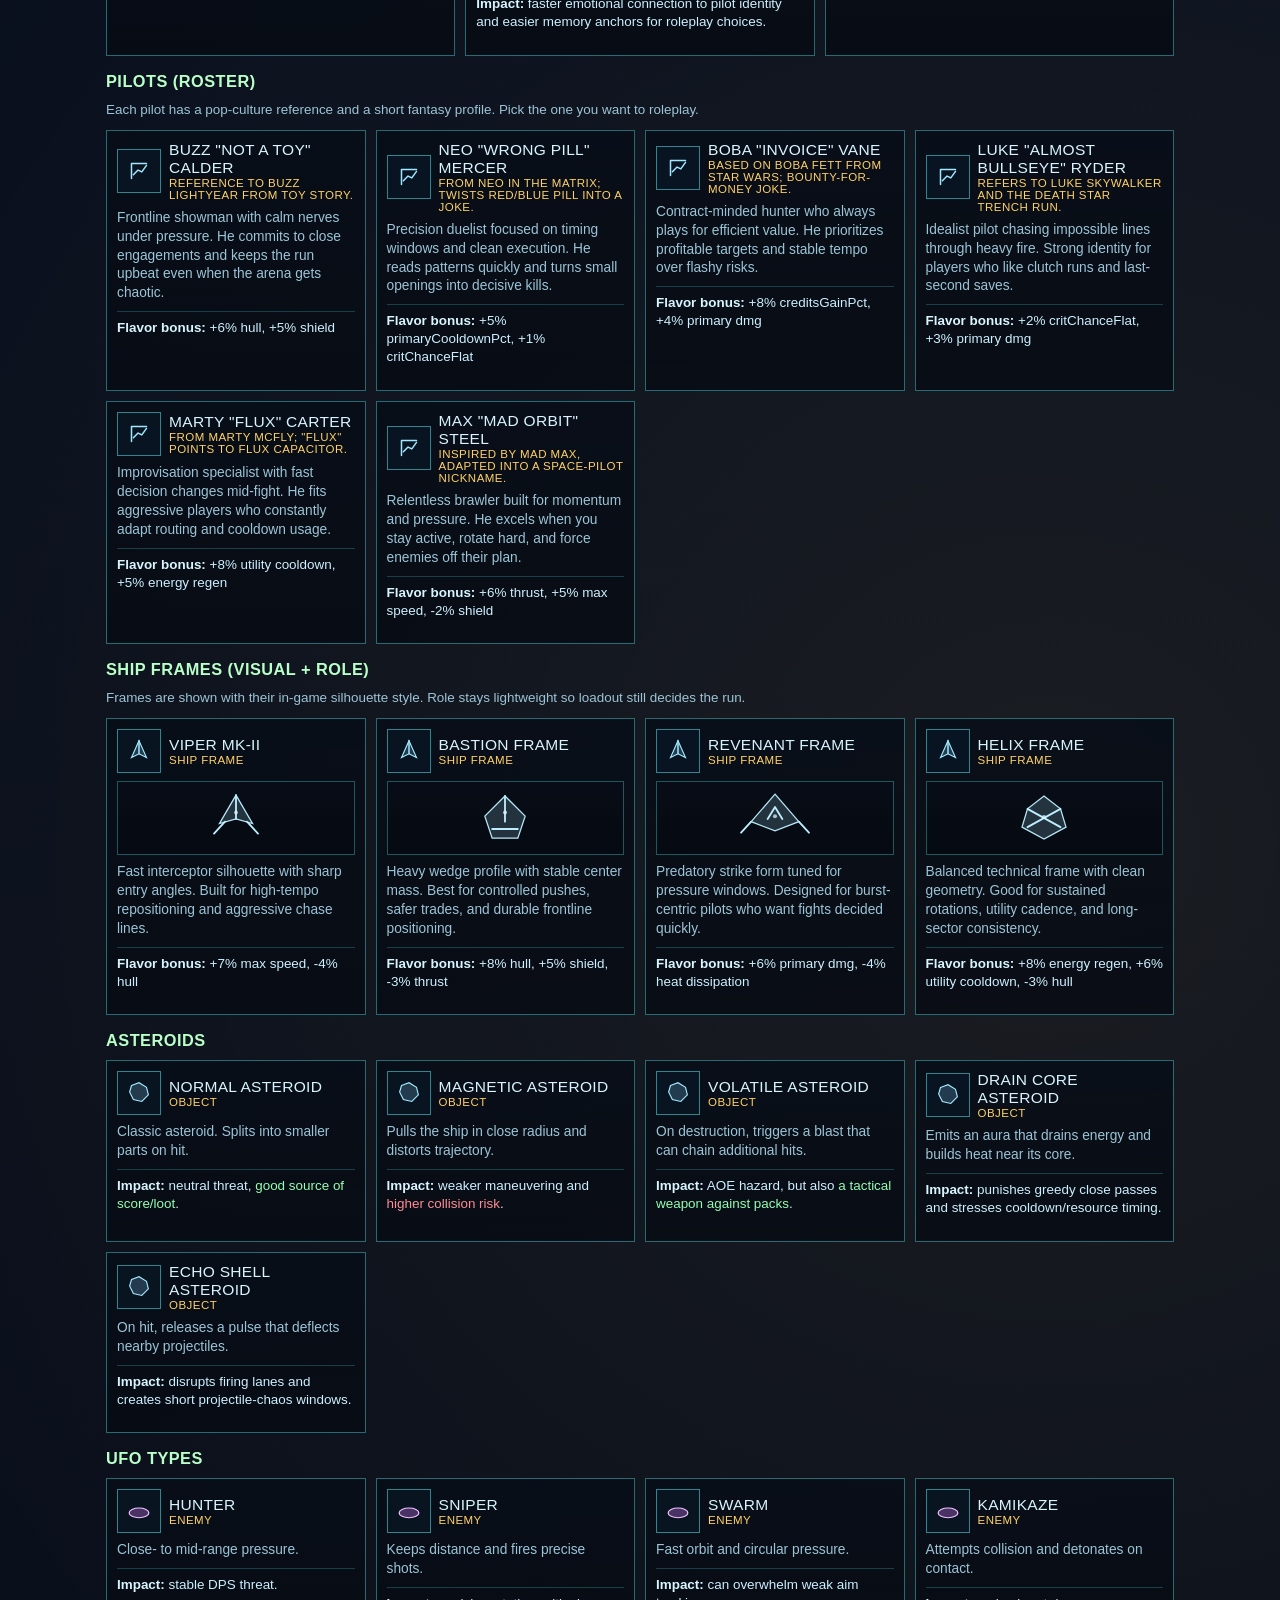
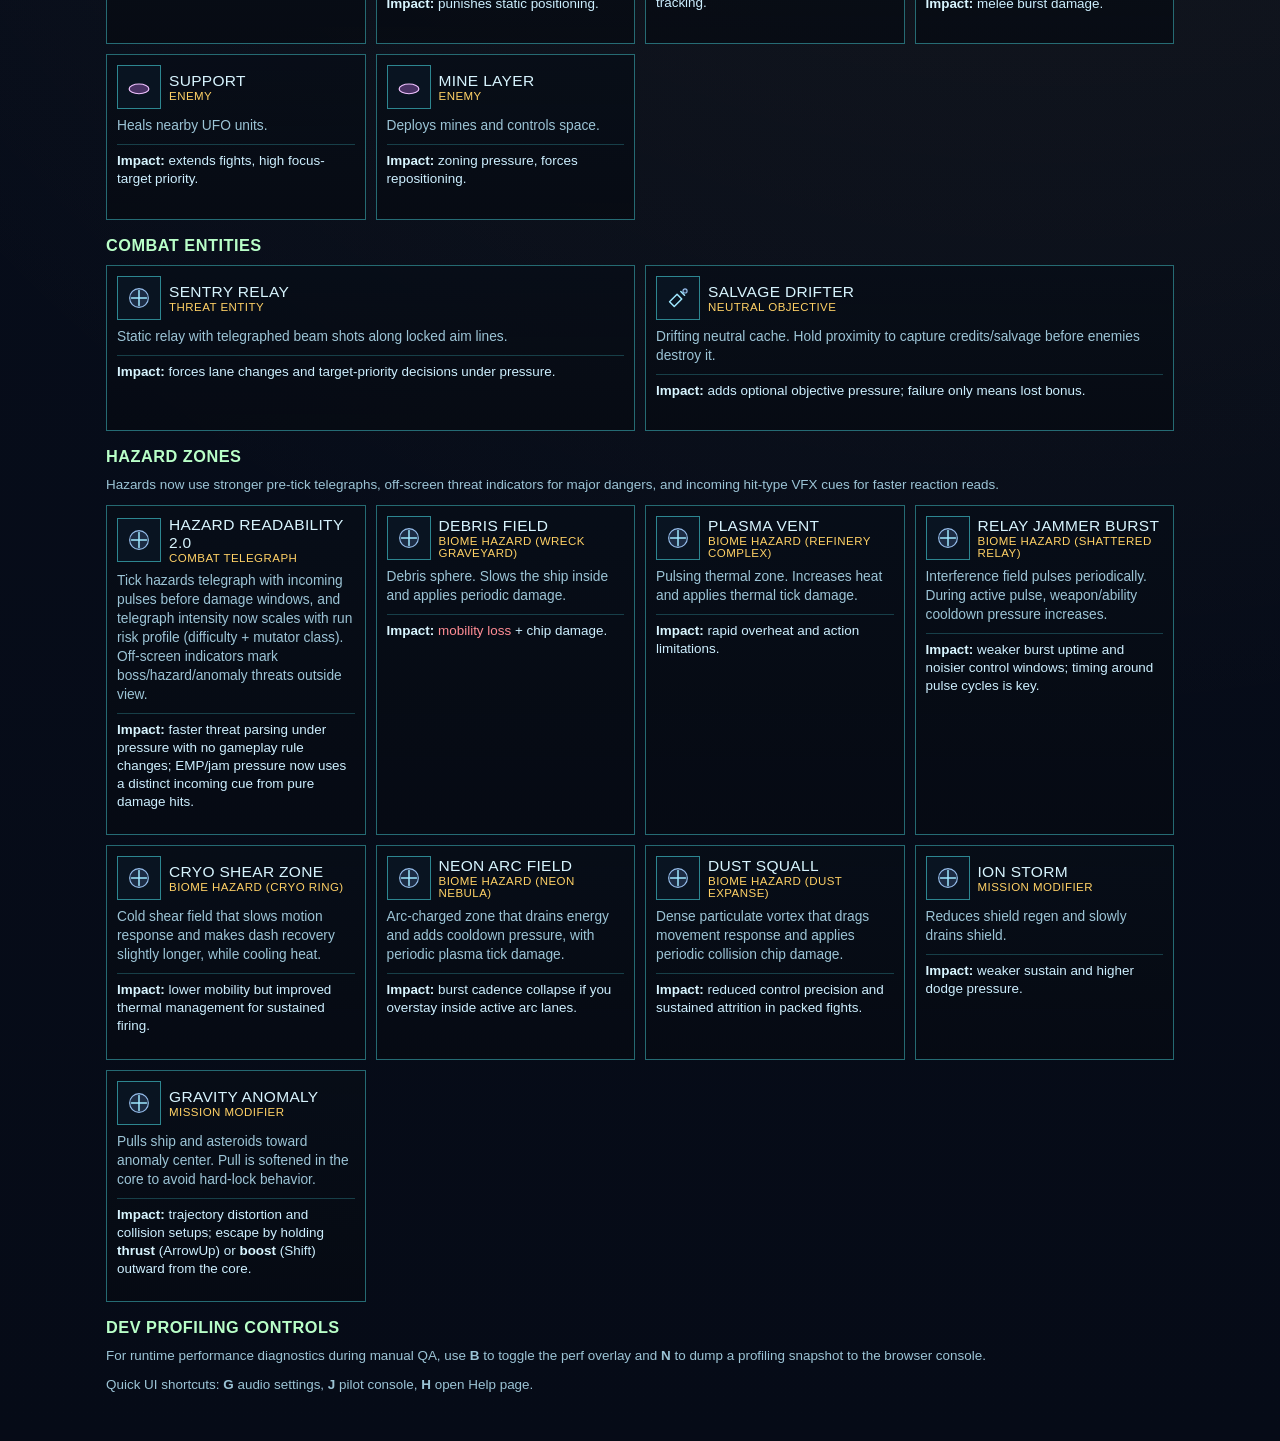
==== commit 8ab3de8e: "Add iOS Add-to-Home metadata, icons, and install hint [build:202603.12.1919]" ====
--- a/help.html
+++ b/help.html
@@ -294,6 +294,7 @@
         mobile_landscape_mode: "mission",
         mobile_aim_assist: "mission",
         mobile_vfx_intensity: "mission",
+        ios_add_to_home: "mission",
         mission_survive: "mission",
         mission_ufo_hunt: "mission",
         mission_asteroid_storm: "mission",
@@ -666,7 +667,7 @@
 
       appendSection({
         titleKey: "help.section.combat_economy",
-          cards: ["shared_pool", "drain_factors", "salvage_loop", "flight_models", "difficulty_presets", "mutator_presets", "touch_controls_mvp", "mobile_landscape_mode", "mobile_aim_assist", "mobile_vfx_intensity"]
+          cards: ["shared_pool", "drain_factors", "salvage_loop", "flight_models", "difficulty_presets", "mutator_presets", "touch_controls_mvp", "mobile_landscape_mode", "mobile_aim_assist", "mobile_vfx_intensity", "ios_add_to_home"]
         });
 
       const weaponSection = appendSection({
